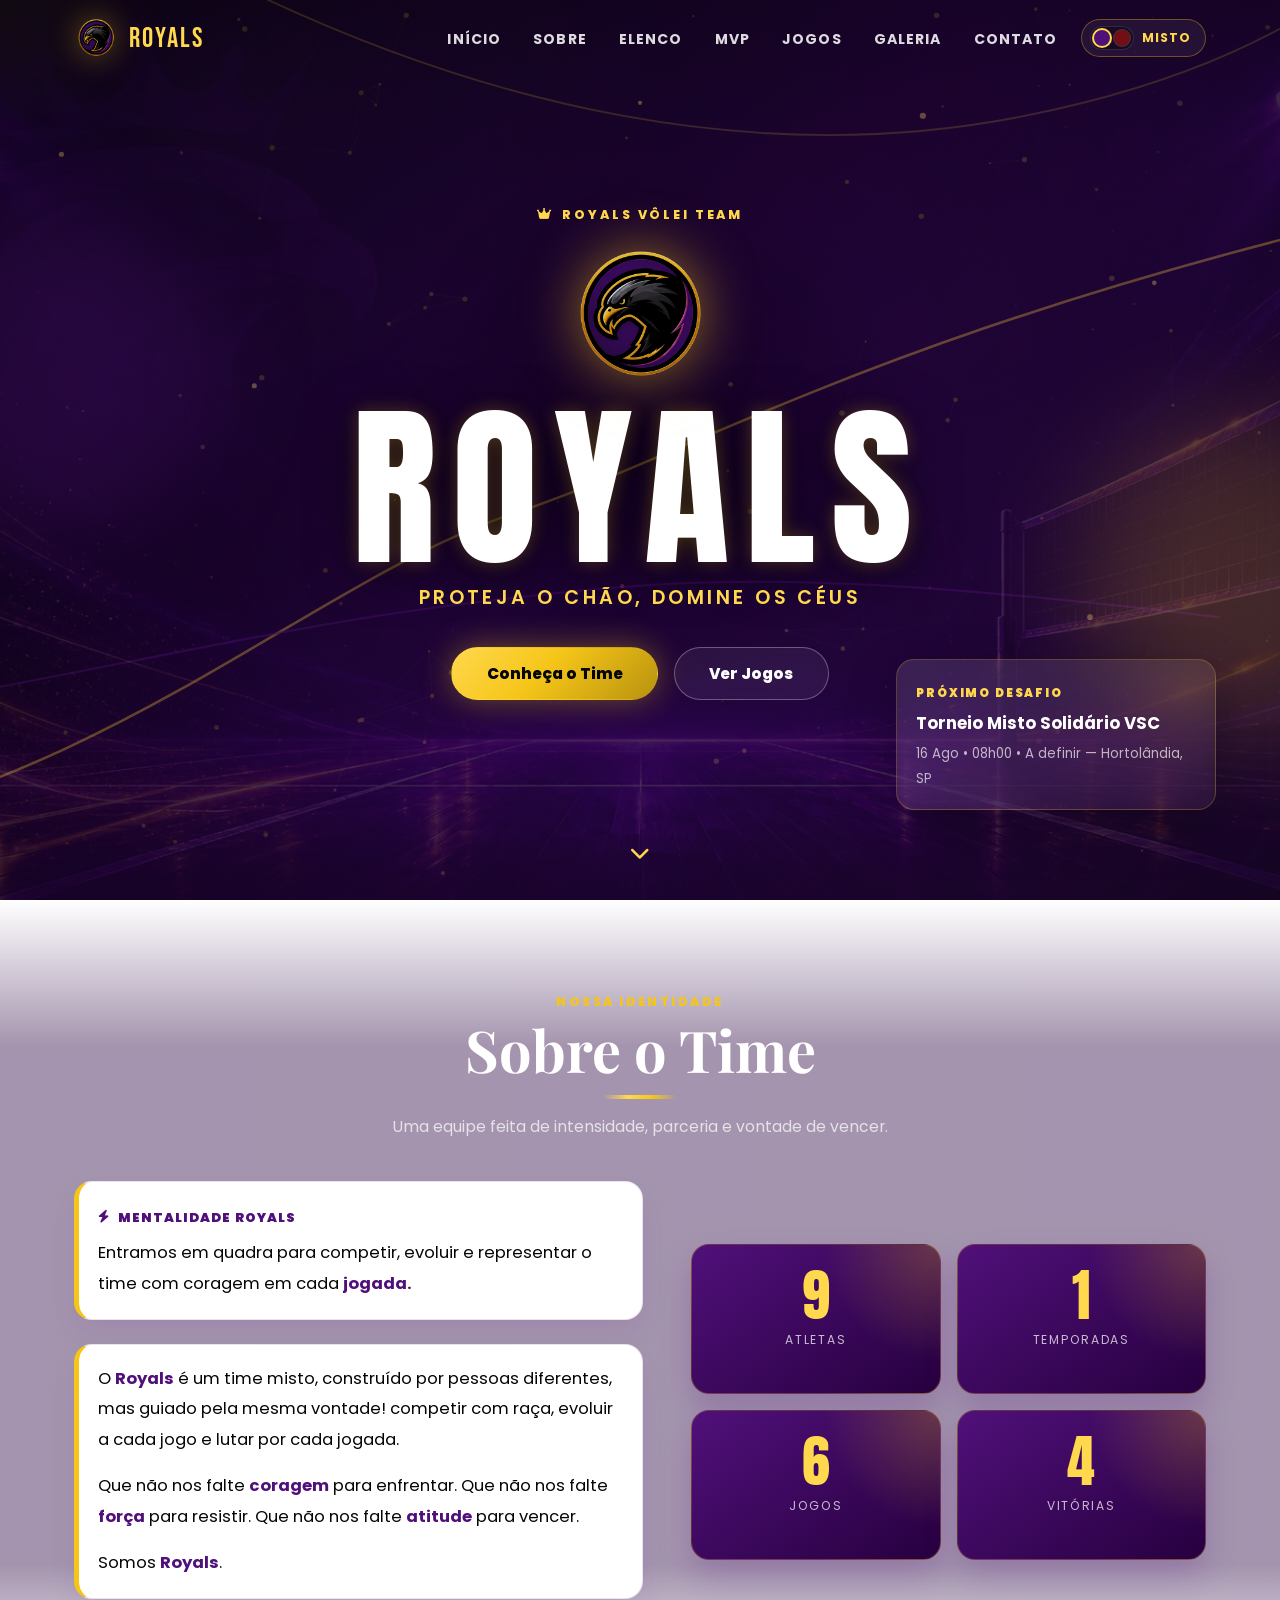
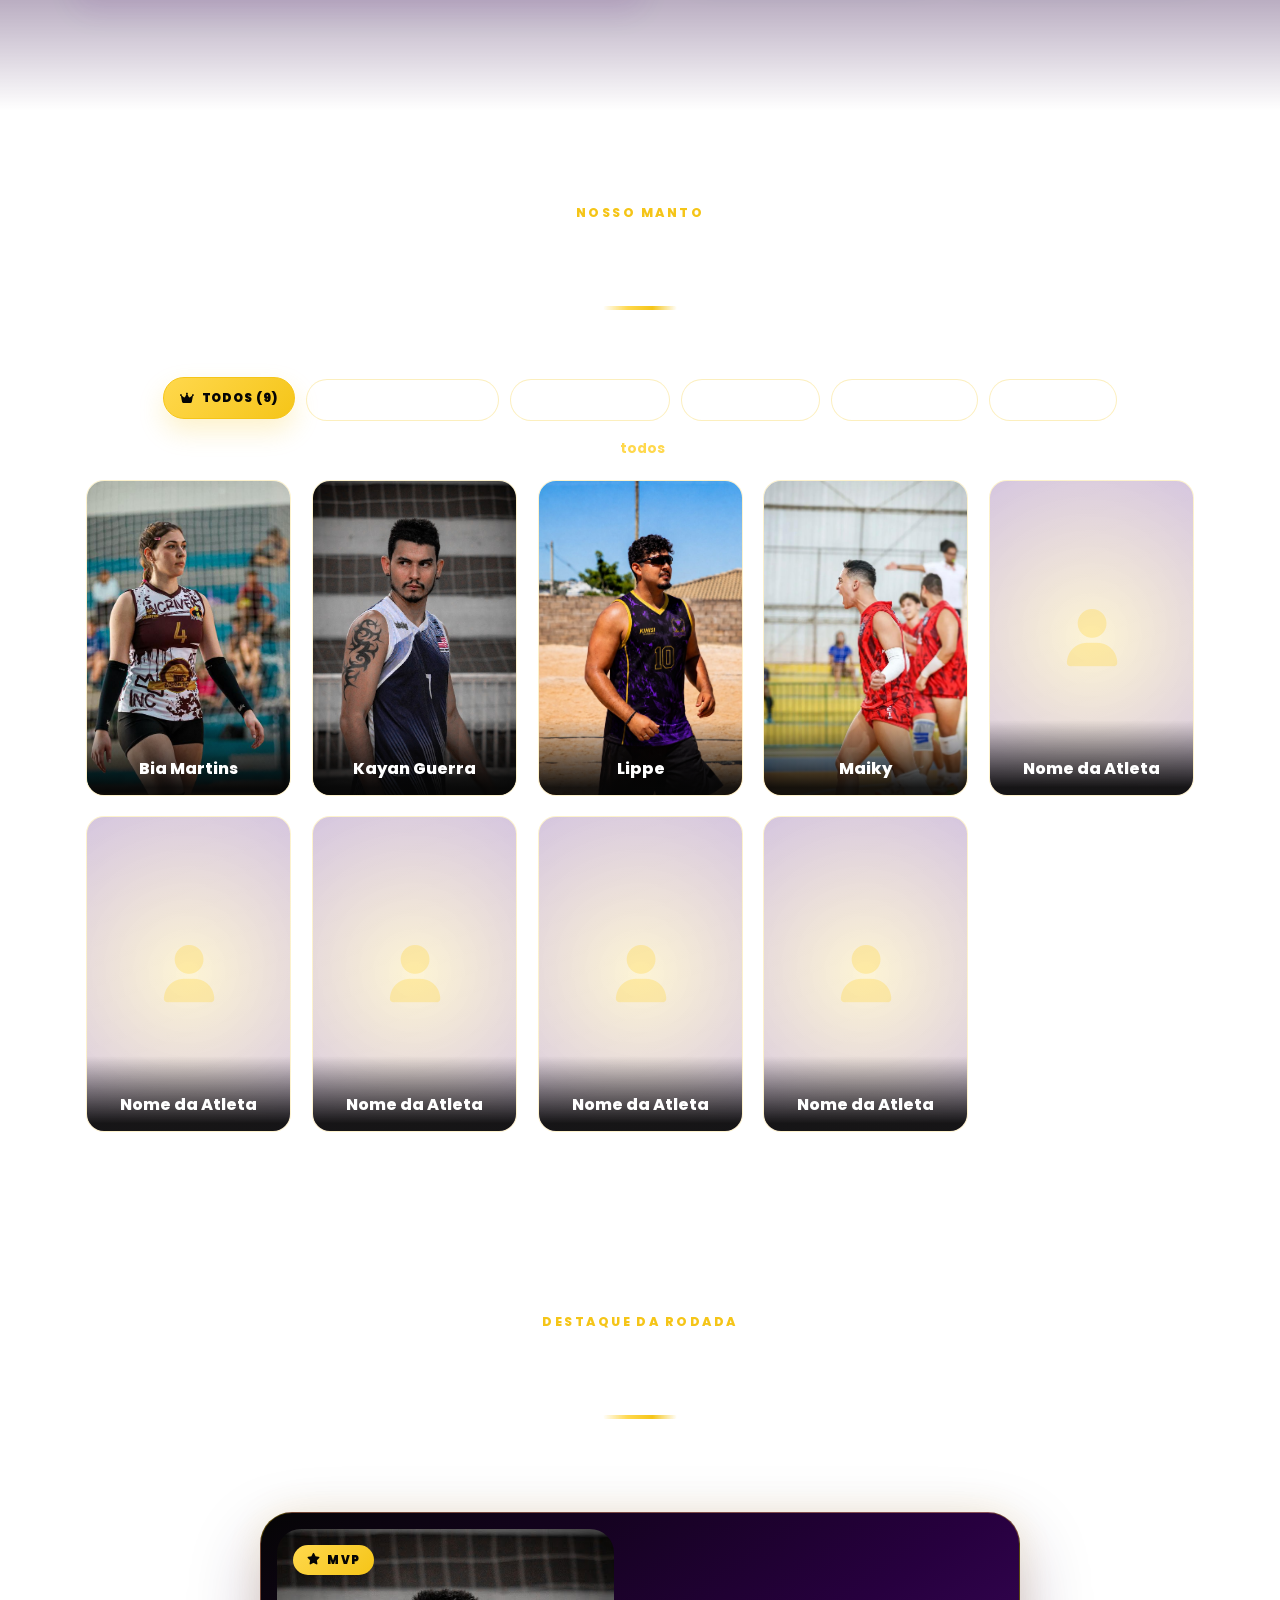
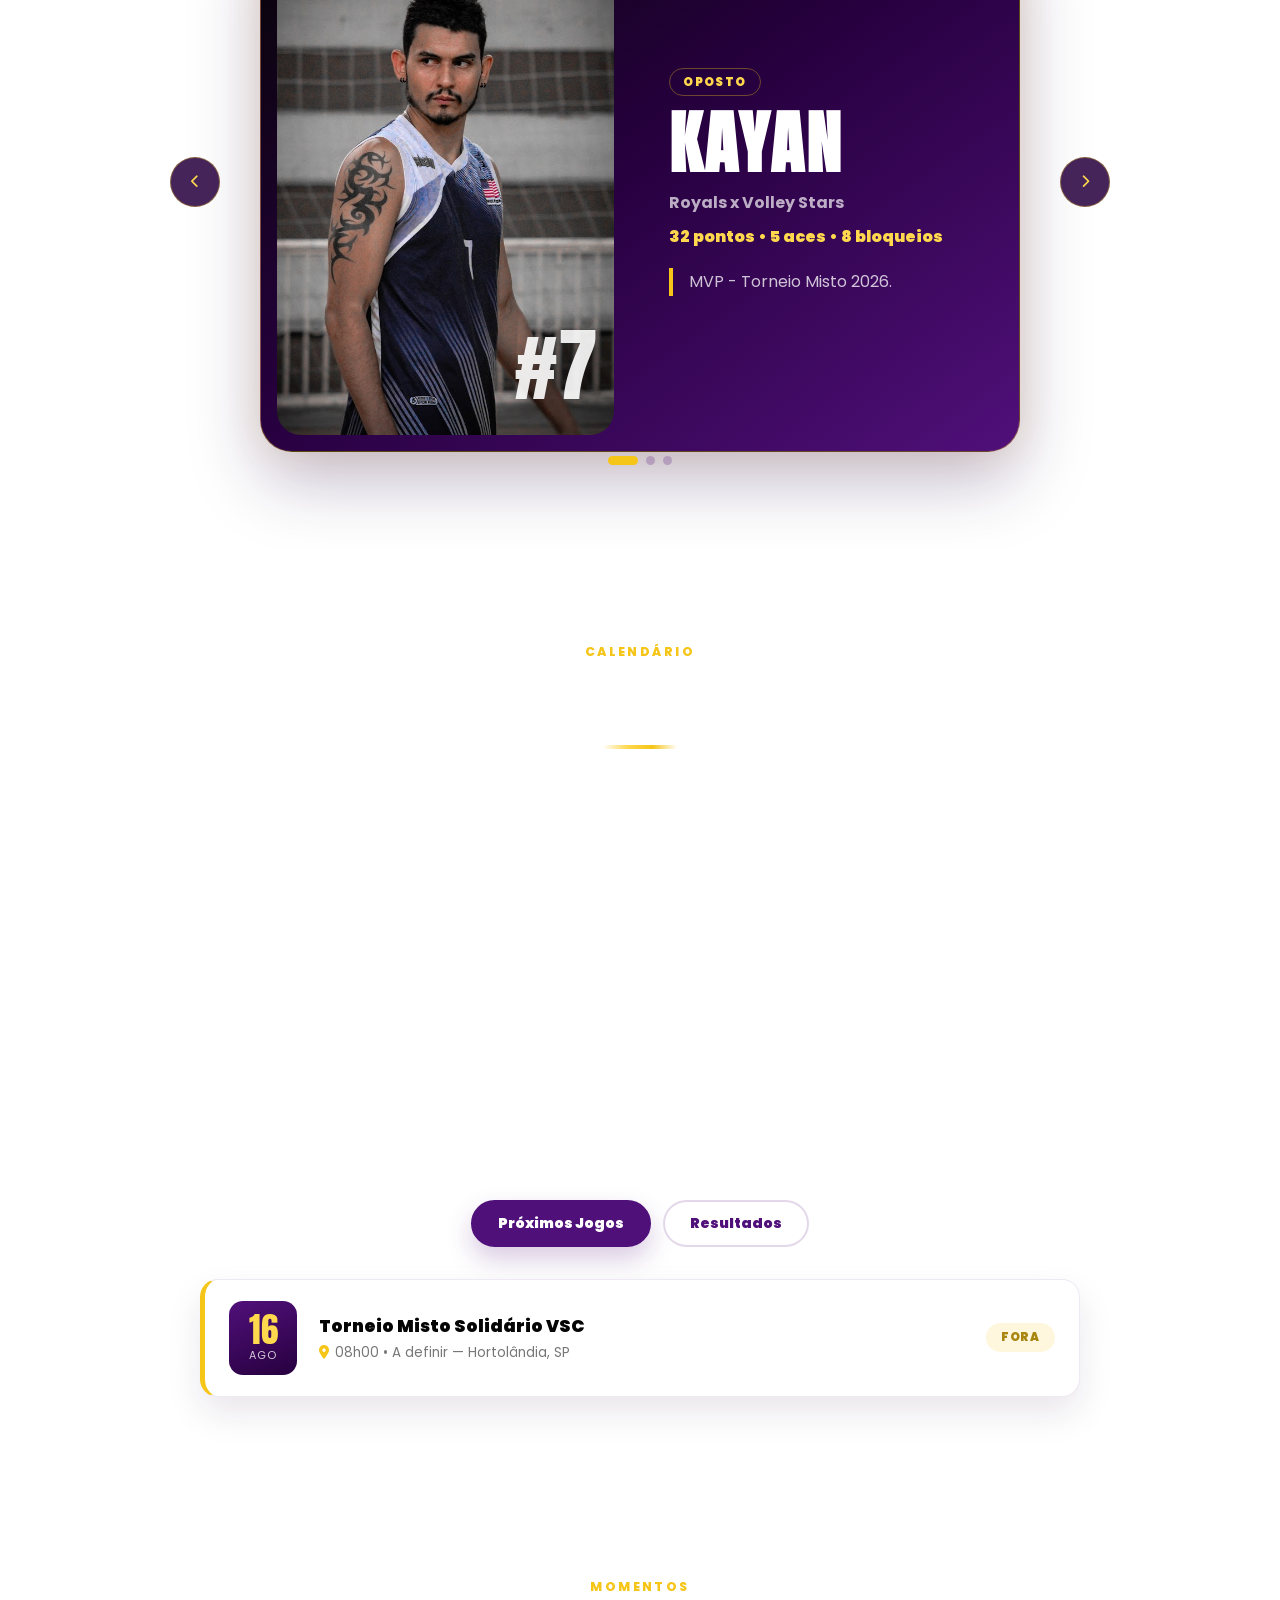
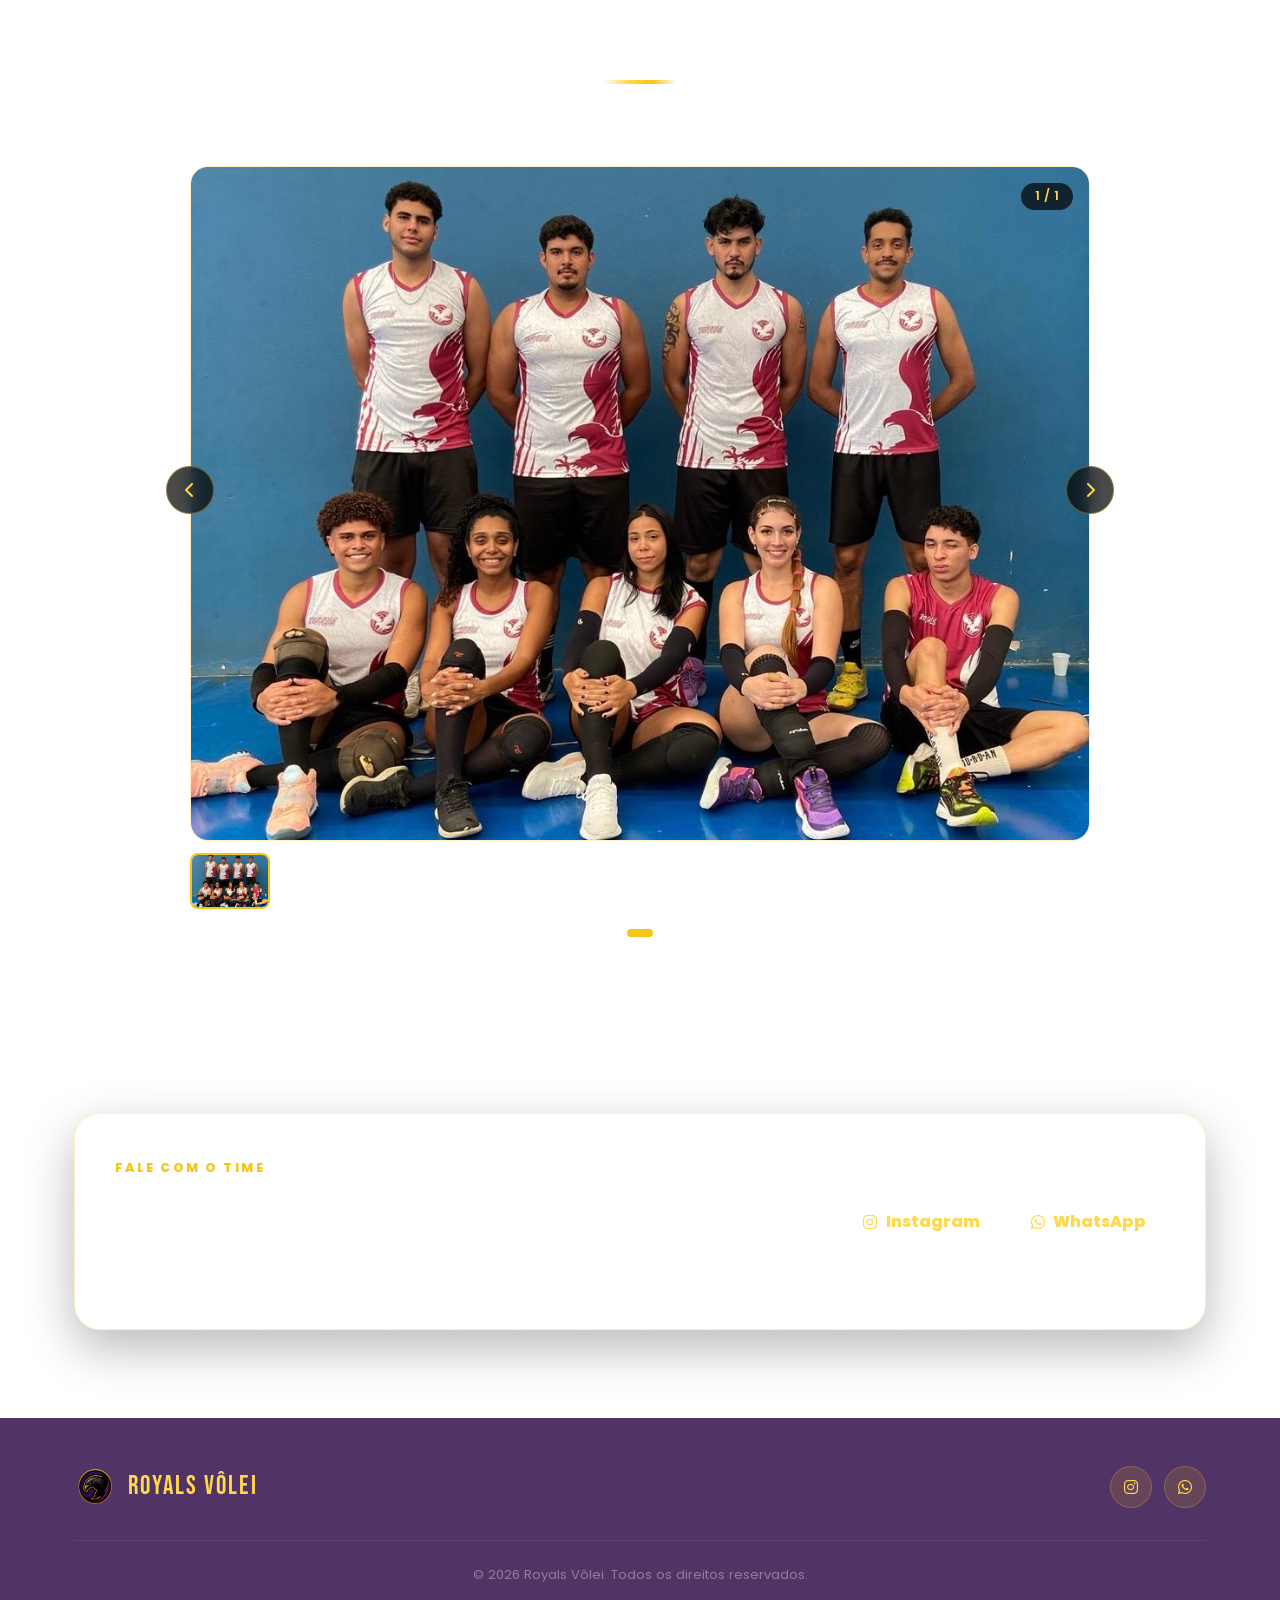
==== index.html @ 6a9120eb "Site Royals Vôlei com conteúdo em JSON e painel Pages CMS Conteúdo (elenco, MVPs, jogos, galeria) em" ====
<!DOCTYPE html>
<html lang="pt-BR" data-theme="roxo">
<head>
    <meta charset="UTF-8">
    <meta name="viewport" content="width=device-width, initial-scale=1.0">
    <title>Royals Vôlei</title>
    <meta name="description" content="Site oficial do Royals Vôlei: elenco, jogos, galeria e história do time.">
    <link rel="icon" type="image/png" href="assets/logo.png">
    <link rel="preconnect" href="https://fonts.googleapis.com">
    <link rel="preconnect" href="https://fonts.gstatic.com" crossorigin>
    <link href="https://fonts.googleapis.com/css2?family=Anton&family=Bebas+Neue&family=Playfair+Display:wght@600;700;900&family=Poppins:wght@300;400;500;600;700&display=swap" rel="stylesheet">
    <link rel="stylesheet" href="https://cdnjs.cloudflare.com/ajax/libs/font-awesome/6.5.0/css/all.min.css">
    <link rel="stylesheet" href="assets/css/style.css">
    <script>
        // Aplica o tema salvo antes de desenhar a página (evita piscar roxo).
        try {
            var savedTheme = localStorage.getItem('royals-theme');
            if (savedTheme === 'vermelho' || savedTheme === 'roxo') {
                document.documentElement.setAttribute('data-theme', savedTheme);
            }
        } catch (e) {}
    </script>
</head>
<body>

    <div class="noise"></div>
    <canvas id="particles-bg" class="particles-bg" aria-hidden="true"></canvas>
    <div class="cursor-glow" aria-hidden="true"></div>

    <nav class="navbar" id="navbar">
        <div class="nav-container">
            <a href="#inicio" class="nav-logo" aria-label="Voltar ao início">
                <img src="assets/logo.png" alt="Royals Logo" class="logo-img" onerror="this.style.display='none'">
                <span class="logo-text">Royals</span>
            </a>

            <button class="nav-toggle" id="navToggle" aria-label="Abrir menu" aria-expanded="false">
                <span></span><span></span><span></span>
            </button>

            <ul class="nav-links" id="navLinks">
                <li><a href="#inicio">Início</a></li>
                <li><a href="#sobre">Sobre</a></li>
                <li><a href="#elenco">Elenco</a></li>
                <li><a href="#mvp">MVP</a></li>
                <li><a href="#jogos">Jogos</a></li>
                <li><a href="#galeria">Galeria</a></li>
                <li><a href="#contato">Contato</a></li>
            </ul>

            <button class="theme-toggle" id="themeToggle" type="button" aria-label="Alternar cor do time" aria-pressed="false">
                <span class="theme-swatches" aria-hidden="true"><span class="theme-knob"></span></span>
                <span class="theme-label" id="themeLabel">Misto</span>
            </button>
        </div>
    </nav>

    <main>
        <section id="inicio" class="hero">
            <div class="hero-bg-pattern"></div>
            <div class="hero-orb hero-orb-left"></div>
            <div class="hero-orb hero-orb-right"></div>
            <div class="hero-trails" id="heroTrails" aria-hidden="true"></div>

            <div class="hero-content fade-in visible">
                <p class="hero-kicker"><i class="fa-solid fa-crown"></i> Royals Vôlei Team</p>
                <img src="assets/logo.png" alt="Royals" class="hero-logo" onerror="this.style.display='none'">
                <h1 class="hero-title">Royals</h1>
                <p class="hero-subtitle">Proteja o chão, domine os céus</p>
                <div class="hero-actions">
                    <a href="#elenco" class="btn btn-primary">Conheça o Time</a>
                    <a href="#jogos" class="btn btn-outline">Ver Jogos</a>
                </div>
            </div>

            <div class="next-match-card fade-in visible" id="nextMatchHighlight">
                <span class="match-label">Próximo desafio</span>
                <strong id="highlightOpponent">Próximo jogo</strong>
                <small id="highlightInfo">Carregando…</small>
            </div>

            <div class="hero-scroll" aria-hidden="true">
                <i class="fas fa-chevron-down"></i>
            </div>
        </section>

        <section id="sobre" class="section section-light section-about">
            <div class="container">
                <div class="section-heading">
                    <span class="eyebrow">Nossa identidade</span>
                    <h2 class="section-title">Sobre o Time</h2>
                    <p class="section-subtitle">Uma equipe feita de intensidade, parceria e vontade de vencer.</p>
                </div>

                <div class="about-grid">
                    <div class="about-text fade-in">
                        <div class="about-highlight">
                            <span><i class="fa-solid fa-bolt"></i> Mentalidade Royals</span>
                            <p>Entramos em quadra para competir, evoluir e representar o time com coragem em cada <strong>jogada.</strong></p>
                        </div>

                        <div class="about-highlight">
                            <p>O <strong>Royals</strong> é um time misto, construído por pessoas diferentes, mas guiado pela mesma vontade!
                                competir com raça, evoluir a cada jogo e lutar por cada jogada.</p>
                            <p>Que não nos falte <strong>coragem</strong> para enfrentar. Que não nos falte <strong>força</strong> para resistir. Que não nos falte <strong>atitude</strong> para vencer.</p>
                            <p>Somos <strong>Royals</strong>.</p>
                        </div>
                    </div>

                    <div class="about-stats">
                        <div class="stat fade-in">
                            <span class="stat-number" id="statAtletas">–</span>
                            <span class="stat-label">Atletas</span>
                        </div>
                        <div class="stat fade-in">
                            <span class="stat-number" id="statTemporadas">–</span>
                            <span class="stat-label">Temporadas</span>
                        </div>
                        <div class="stat fade-in">
                            <span class="stat-number" id="statJogos">–</span>
                            <span class="stat-label">Jogos</span>
                        </div>
                        <div class="stat fade-in">
                            <span class="stat-number" id="statVitorias">–</span>
                            <span class="stat-label">Vitórias</span>
                        </div>
                    </div>
                </div>
            </div>
        </section>

        <section id="elenco" class="section section-dark section-texture">
            <div class="container">
                <div class="section-heading">
                    <span class="eyebrow">Nosso manto</span>
                    <h2 class="section-title">Elenco</h2>
                    <p class="section-subtitle">Conheça quem carrega a coroa em quadra.</p>
                </div>
                <div class="roster-filters" id="rosterFilters" role="tablist" aria-label="Filtro de posição do elenco"></div>
                <p class="filter-summary" id="filterSummary">Mostrando <strong>todos</strong> os atletas</p>
                <div class="players-grid players-grid-fixed" id="playersGrid"></div>
            </div>
        </section>

        <section id="mvp" class="section section-light section-mvp">
            <div class="container">
                <div class="section-heading">
                    <span class="eyebrow">Destaque da rodada</span>
                    <h2 class="section-title">MVP Royals</h2>
                    <p class="section-subtitle">O destaque que decidiu a rodada com força e domínio em quadra..</p>
                </div>

                <div class="mvp-carousel" id="mvpCarousel"></div>
            </div>
        </section>

        <section id="jogos" class="section section-light section-games">
            <div class="container">
                <div class="section-heading">
                    <span class="eyebrow">Calendário</span>
                    <h2 class="section-title">Jogos</h2>
                    <p class="section-subtitle">Acompanhe os próximos desafios e resultados do Royals.</p>
                </div>

                <div class="serve-scene" id="serveScene" aria-hidden="true"></div>

                <div class="games-tabs" role="tablist" aria-label="Jogos do Royals">
                    <button class="tab-btn active" data-tab="proximos" type="button">Próximos Jogos</button>
                    <button class="tab-btn" data-tab="resultados" type="button">Resultados</button>
                </div>

                <div class="games-list" id="gamesList"></div>
            </div>
        </section>

        <section id="galeria" class="section section-dark section-texture">
            <div class="container">
                <div class="section-heading">
                    <span class="eyebrow">Momentos</span>
                    <h2 class="section-title">Galeria</h2>
                    <p class="section-subtitle">Fotos, treinos, jogos e bastidores do time.</p>
                </div>

                <div class="gallery-outer" id="galleryGrid">
                    <div class="gallery-placeholder">
                        <i class="fas fa-images"></i>
                        <p>Carregando fotos…</p>
                    </div>
                </div>
            </div>
        </section>

        <section id="contato" class="section contact-section">
            <div class="container">
                <div class="contact-card fade-in">
                    <div>
                        <span class="eyebrow">Fale com o time</span>
                        <h2>Quer acompanhar o Royals?</h2>
                        <p>Siga nossas redes, acompanhe os jogos.</p>
                    </div>
                    <div class="contact-actions">
                        <a href="https://www.instagram.com/royalsvolley" class="social-btn"><i class="fab fa-instagram"></i> Instagram</a>
                        <a href="https://wa.me/5519994761457?text=Ol%C3%A1%2C%20quero%20tirar%20duvidas%20sobre%20o%20time%20Royals." class="social-btn"><i class="fab fa-whatsapp"></i> WhatsApp</a>
                    </div>
                </div>
            </div>
        </section>
    </main>

    <footer class="footer">
        <div class="container">
            <div class="footer-content">
                <div class="footer-logo">
                    <img src="assets/logo.png" alt="Royals" onerror="this.style.display='none'">
                    <span>Royals Vôlei</span>
                </div>
                <div class="footer-social">
                    <a href="https://www.instagram.com/royalsvolley" aria-label="Instagram"><i class="fab fa-instagram"></i></a>
                    <a href="https://wa.me/5519994761457?text=Ol%C3%A1%2C%20quero%20tirar%20duvidas%20sobre%20o%20time%20Royals." aria-label="WhatsApp"><i class="fab fa-whatsapp"></i></a>
                </div>
            </div>
            <p class="footer-copy">© 2026 Royals Vôlei. Todos os direitos reservados.</p>
        </div>
    </footer>

    <div class="lightbox" id="lightbox" role="dialog" aria-modal="true" aria-label="Visualização da foto">
        <button class="lightbox-close" id="lightboxClose" aria-label="Fechar"><i class="fas fa-times"></i></button>
        <button class="lightbox-prev" id="lightboxPrev" aria-label="Anterior"><i class="fas fa-chevron-left"></i></button>
        <button class="lightbox-next" id="lightboxNext" aria-label="Próxima"><i class="fas fa-chevron-right"></i></button>
        <div class="lightbox-content">
            <img src="" alt="Foto da galeria" id="lightboxImg">
        </div>
    </div>

    <script src="https://cdnjs.cloudflare.com/ajax/libs/gsap/3.12.5/gsap.min.js"></script>
    <script src="https://cdnjs.cloudflare.com/ajax/libs/gsap/3.12.5/ScrollTrigger.min.js"></script>
    <script src="https://cdnjs.cloudflare.com/ajax/libs/gsap/3.12.5/MotionPathPlugin.min.js"></script>
    <script src="assets/js/main.js"></script>
    <script src="assets/js/scene-animations.js"></script>
</body>
</html>
---- assets/css/style.css ----
/* ===== ROYALS VÔLEI — STYLE ===== */

/* ---------------------------------------------------------
   TEMAS
   Roxo  = time misto (padrão)
   Vermelho = paleta #111111 · #730E14 · #D9BC57
   O botão no menu troca o atributo data-theme no <html>.
   Os *-rgb são usados dentro de rgba(var(--x-rgb), alpha).
   --------------------------------------------------------- */
/* Paleta Misto: #050505 · #50107A · #27003F · #F5C518 · #FFD84D · #FFFFFF
   (--accent-hover e --accent-deep são o mesmo dourado escurecido,
    só para hover e para texto dourado legível sobre fundo branco) */
:root,
:root[data-theme="roxo"] {
    --primary: #50107A;
    --primary-rgb: 80,16,122;
    --primary-mid: #27003F;
    --primary-dark: #27003F;
    --primary-deep: #050505;
    --secondary: #50107A;
    --secondary-rgb: 80,16,122;
    --secondary-light: #FFD84D;
    --accent: #F5C518;
    --accent-rgb: 245,197,24;
    --accent-light: #FFD84D;
    --accent-light-rgb: 255,216,77;
    --accent-pale: #FFD84D;
    --accent-pale-rgb: 255,216,77;
    --accent-hover: #a8860f;
    --accent-deep: #b8920f;
    --on-accent: #050505;
    --dark: #050505;
    --dark-rgb: 5,5,5;
    --deep-rgb: 39,0,63;
    --muted: rgba(255,255,255,0.78);

    /* Fundo: base quase preta + brilhos roxos (sem azul, sem rosa) */
    --bg-glow-1: rgba(80, 16, 122, 0.55);
    --bg-glow-1b: rgba(39, 0, 63, 0.35);
    --bg-glow-2: rgba(80, 16, 122, 0.28);
    --bg-base-1: #050505;
    --bg-base-2: #27003F;
    --bg-base-3: #050505;

    --hero-image: url('../gallery/Background.webp');
    --hero-image-filter: none;

    --light: #FFFFFF;
    --gray: #777;
    --glass: rgba(255,255,255,0.07);
    --border: rgba(var(--accent-rgb),0.24);
    --transition: 0.28s ease;
    --shadow: 0 18px 50px rgba(0,0,0,0.28);
    --radius: 18px;
}

:root[data-theme="vermelho"] {
    --primary: #730E14;
    --primary-rgb: 115,14,20;
    --primary-mid: #4a090d;
    --primary-dark: #2e0609;
    --primary-deep: #160304;
    --secondary: #a3161f;
    --secondary-rgb: 163,22,31;
    --secondary-light: #e8a0a4;
    --accent: #D9BC57;
    --accent-rgb: 217,188,87;
    --accent-light: #ecd68a;
    --accent-light-rgb: 236,214,138;
    --accent-pale: #f5e6b0;
    --accent-pale-rgb: 245,230,176;
    --accent-hover: #b99c3c;
    --accent-deep: #8a7024;
    --on-accent: #111111;
    --dark: #111111;
    --dark-rgb: 17,17,17;
    --deep-rgb: 17,17,17;
    --muted: #d4c4c5;

    --bg-glow-1: rgba(115, 14, 20, 0.6);
    --bg-glow-1b: rgba(115, 14, 20, 0.18);
    --bg-glow-2: rgba(217, 188, 87, 0.12);
    --bg-base-1: #111111;
    --bg-base-2: #1a0c0d;
    --bg-base-3: #111111;

    /* Sem imagem vermelha própria, o fundo roxo vira preto e branco
       e ganha o tom vermelho do gradiente do hero. Coloque um arquivo
       em assets/gallery/Background-vermelho.png que ele é usado sozinho. */
    --hero-image-filter: grayscale(1) brightness(1.15);
}

*, *::before, *::after { box-sizing: border-box; margin: 0; padding: 0; }
html { scroll-behavior: smooth; }
body {
    font-family: 'Poppins', sans-serif;
    color: var(--dark);
    background:
        radial-gradient(circle at 15% 10%, var(--bg-glow-1) 0%, var(--bg-glow-1b) 35%, transparent 60%),
        radial-gradient(circle at 85% 15%, var(--bg-glow-2) 0%, transparent 55%),
        linear-gradient(135deg, var(--bg-base-1) 0%, var(--bg-base-2) 45%, var(--bg-base-3) 100%);
    background-attachment: fixed;
    overflow-x: hidden;
}

/* ===== BOTÃO DE TEMA ===== */
.theme-toggle {
    display: inline-flex;
    align-items: center;
    gap: 0.55rem;
    margin-left: 1.5rem;
    padding: 0.4rem 0.85rem 0.4rem 0.45rem;
    border-radius: 999px;
    border: 1px solid rgba(var(--accent-rgb),0.35);
    background: rgba(255,255,255,0.06);
    color: var(--accent-light);
    font-family: 'Poppins', sans-serif;
    font-size: 0.78rem;
    font-weight: 700;
    text-transform: uppercase;
    letter-spacing: 0.08em;
    cursor: pointer;
    transition: border-color var(--transition), background var(--transition);
}
.theme-toggle:hover { border-color: var(--accent); background: rgba(var(--accent-rgb),0.12); }
.theme-toggle:focus-visible { outline: 2px solid var(--accent-light); outline-offset: 2px; }
.theme-swatches {
    position: relative;
    display: inline-flex;
    width: 44px;
    height: 24px;
    border-radius: 999px;
    background: rgba(0,0,0,0.35);
    border: 1px solid rgba(255,255,255,0.12);
}
.theme-swatches::before,
.theme-swatches::after {
    content: '';
    position: absolute;
    top: 3px;
    width: 16px;
    height: 16px;
    border-radius: 50%;
}
.theme-swatches::before { left: 3px; background: #50107A; box-shadow: 0 0 0 1px rgba(255,255,255,0.18); }
.theme-swatches::after  { right: 3px; background: #730E14; box-shadow: 0 0 0 1px rgba(255,255,255,0.18); }
.theme-knob {
    position: absolute;
    top: 1px;
    left: 1px;
    width: 20px;
    height: 20px;
    border-radius: 50%;
    border: 2px solid var(--accent-light);
    z-index: 1;
    transition: transform var(--transition);
}
:root[data-theme="vermelho"] .theme-knob { transform: translateX(20px); }

.noise {
    display: none;
}

.particles-bg {
    position: fixed;
    inset: 0;
    z-index: 0;
    width: 100%;
    height: 100%;
    pointer-events: none;
    opacity: 0.75;
    transition: opacity 0.6s ease, filter 0.6s ease;
}
.particles-bg.theme-light { opacity: 0.55; filter: saturate(0.75) brightness(1.05); }
.particles-bg.theme-dark  { opacity: 0.75; filter: none; }

.cursor-glow {
    position: fixed;
    z-index: 0;
    width: 320px;
    height: 320px;
    border-radius: 50%;
    pointer-events: none;
    opacity: 0.22;
    background: radial-gradient(circle, rgba(var(--accent-light-rgb),0.9), transparent 65%);
    filter: blur(20px);
    transform: translate(-50%, -50%);
}

main, .footer { position: relative; z-index: 1; }

.click-burst {
    position: fixed;
    left: 0;
    top: 0;
    width: 16px;
    height: 16px;
    margin: -8px 0 0 -8px;
    border-radius: 50%;
    background: radial-gradient(circle, rgba(var(--accent-pale-rgb),0.9) 0%, rgba(var(--accent-rgb),0.55) 45%, rgba(var(--secondary-rgb),0) 70%);
    pointer-events: none;
    z-index: 5;
    animation: click-burst-anim 0.6s ease-out forwards;
}
@keyframes click-burst-anim {
    0%   { transform: scale(0.3); opacity: 0.85; }
    100% { transform: scale(4); opacity: 0; }
}
img { max-width: 100%; display: block; }
a { text-decoration: none; color: inherit; }
ul { list-style: none; }

h1, h2, h3, h4 { font-family: 'Playfair Display', serif; }

.container { max-width: 1180px; margin: 0 auto; padding: 0 1.5rem; }
.section { padding: 5.5rem 0; position: relative; }
.section-dark { color: var(--light); }
.section-about {
    background: linear-gradient(to bottom, transparent, rgba(var(--deep-rgb),0.42) 18%, rgba(var(--deep-rgb),0.42) 82%, transparent);
    color: var(--light);
}
.section-texture .container { position: relative; z-index: 1; }

.section-heading { text-align: center; margin-bottom: 2.7rem; }
.eyebrow {
    display: inline-flex;
    align-items: center;
    gap: 0.4rem;
    color: var(--accent);
    font-size: 0.78rem;
    font-weight: 800;
    text-transform: uppercase;
    letter-spacing: 0.2em;
    margin-bottom: 0.65rem;
}
.section-title {
    font-size: clamp(2.25rem, 5vw, 3.6rem);
    line-height: 1;
}
.section-title::after {
    content: '';
    display: block;
    width: 74px;
    height: 4px;
    background: linear-gradient(90deg, transparent, var(--accent-light), var(--accent), transparent);
    margin: 1rem auto 0;
    border-radius: 999px;
}
.section-subtitle {
    max-width: 620px;
    margin: 1rem auto 0;
    opacity: 0.72;
    font-size: 0.98rem;
}

.btn {
    display: inline-flex;
    align-items: center;
    justify-content: center;
    min-height: 48px;
    padding: 0.85rem 2.15rem;
    border-radius: 999px;
    font-weight: 800;
    font-size: 0.96rem;
    cursor: pointer;
    border: 1px solid transparent;
    transition: transform var(--transition), box-shadow var(--transition), background var(--transition), color var(--transition);
}
.btn-primary {
    background: linear-gradient(135deg, var(--accent-pale) 0%, var(--accent) 45%, var(--accent-deep) 100%);
    color: var(--on-accent);
    box-shadow: 0 0 32px rgba(var(--accent-rgb),0.38);
}
.btn-primary:hover {
    transform: translateY(-3px);
    box-shadow: 0 14px 34px rgba(var(--accent-rgb),0.42);
}
.btn-outline {
    color: var(--light);
    border-color: rgba(255,255,255,0.3);
    background: rgba(255,255,255,0.06);
    backdrop-filter: blur(10px);
}
.btn-outline:hover {
    border-color: var(--accent);
    color: var(--accent-light);
    transform: translateY(-3px);
}

/* ===== NAVBAR ===== */
.navbar {
    position: fixed;
    top: 0; left: 0; right: 0;
    z-index: 1000;
    padding: 1rem 0;
    transition: background var(--transition), padding var(--transition), box-shadow var(--transition), backdrop-filter var(--transition);
}
.navbar.scrolled {
    background: rgba(var(--dark-rgb),0.88);
    backdrop-filter: blur(14px);
    padding: 0.65rem 0;
    box-shadow: 0 8px 30px rgba(0,0,0,0.45);
}
.nav-container {
    max-width: 1180px;
    margin: 0 auto;
    padding: 0 1.5rem;
    display: flex;
    align-items: center;
    justify-content: space-between;
}
.nav-logo {
    display: flex;
    align-items: center;
    gap: 0.7rem;
    color: var(--accent-light);
}
.logo-img { height: 44px; width: auto; filter: drop-shadow(0 0 16px rgba(var(--accent-rgb),0.4)); }
.logo-text {
    font-family: 'Bebas Neue', sans-serif;
    font-size: 1.75rem;
    letter-spacing: 0.08em;
}
.nav-links { display: flex; align-items: center; gap: 2rem; margin-left: auto; }
.nav-links a {
    color: rgba(255,255,255,0.86);
    font-weight: 700;
    font-size: 0.88rem;
    text-transform: uppercase;
    letter-spacing: 0.08em;
    position: relative;
    transition: color var(--transition);
}
.nav-links a::after {
    content: '';
    position: absolute;
    bottom: -7px; left: 0;
    width: 0; height: 2px;
    background: var(--accent-light);
    transition: width var(--transition);
}
.nav-links a:hover { color: var(--accent-light); }
.nav-links a:hover::after { width: 100%; }
.nav-toggle {
    display: none;
    flex-direction: column;
    gap: 5px;
    background: none;
    border: none;
    cursor: pointer;
    padding: 4px;
    z-index: 1002;
}
.nav-toggle span {
    display: block;
    width: 27px;
    height: 2px;
    background: var(--light);
    border-radius: 2px;
    transition: all var(--transition);
}
.nav-toggle.open span:nth-child(1) { transform: translateY(7px) rotate(45deg); }
.nav-toggle.open span:nth-child(2) { opacity: 0; }
.nav-toggle.open span:nth-child(3) { transform: translateY(-7px) rotate(-45deg); }

/* ===== HERO ===== */
.hero {
    min-height: 100vh;
    background: linear-gradient(145deg, rgba(var(--dark-rgb),0.62), rgba(var(--primary-rgb),0.46));
    display: flex;
    flex-direction: column;
    align-items: center;
    justify-content: center;
    text-align: center;
    position: relative;
    overflow: hidden;
    isolation: isolate;
}

.hero::after {
    content: '';
    position: absolute;
    inset: 0;
    background: var(--hero-image) center/cover no-repeat;
    filter: var(--hero-image-filter);
    opacity: 0.22;
    z-index: -2;
    pointer-events: none;
}

.hero::before {
    content: '';
    position: absolute;
    inset: 0;
    background: radial-gradient(circle at 50% 48%, rgba(0,0,0,0.34) 0%, rgba(0,0,0,0.1) 34%, rgba(0,0,0,0.35) 100%);
    z-index: -1;
}

.hero-bg-pattern {
    position: absolute;
    inset: 0;
    background-image:
        linear-gradient(rgba(255,255,255,0.045) 1px, transparent 1px),
        linear-gradient(90deg, rgba(255,255,255,0.035) 1px, transparent 1px);
    background-size: 56px 56px;
    mask-image: linear-gradient(to bottom, transparent, #000 22%, #000 70%, transparent);
    opacity: 0.0;
    pointer-events: none;
}
.hero-orb {
    position: absolute;
    width: 320px;
    height: 320px;
    border-radius: 50%;
    filter: blur(54px);
    opacity: 0.32;
    pointer-events: none;
}
.hero-orb-left { left: -110px; top: 24%; background: var(--secondary); }
.hero-orb-right { right: -120px; bottom: 18%; background: var(--accent); opacity: 0.18; }
.hero-content {
    position: relative;
    z-index: 1;
    padding: 2rem;
    max-width: 980px;
}
.hero-kicker {
    display: inline-flex;
    align-items: center;
    justify-content: center;
    gap: 0.55rem;
    color: var(--accent-light);
    font-weight: 800;
    text-transform: uppercase;
    letter-spacing: 0.23em;
    font-size: 0.78rem;
    margin-bottom: 1rem;
}
.hero-logo {
    width: 150px;
    height: 150px;
    object-fit: contain;
    margin: 0 auto 1.2rem;
    filter: drop-shadow(0 0 28px rgba(var(--accent-rgb),0.55));
}
.hero-title {
    font-family: 'Anton', sans-serif;
    font-size: clamp(5rem, 14vw, 11rem);
    font-weight: 400;
    color: #fff;
    line-height: 0.9;
    letter-spacing: 0.09em;
    text-transform: uppercase;
    text-shadow: 0 0 18px rgba(var(--accent-rgb),0.26), 0 8px 50px rgba(0,0,0,0.72);
    margin-bottom: 1rem;
}
.hero-subtitle {
    color: var(--accent-light);
    font-weight: 600;
    letter-spacing: 0.18em;
    text-transform: uppercase;
    font-size: clamp(0.9rem, 2.3vw, 1.2rem);
    margin-bottom: 2.2rem;
}
.hero-actions { display: flex; justify-content: center; align-items: center; gap: 1rem; flex-wrap: wrap; }
.next-match-card {
    position: absolute;
    right: clamp(1.2rem, 5vw, 4rem);
    bottom: clamp(5rem, 10vh, 7rem);
    z-index: 2;
    width: min(320px, calc(100% - 2rem));
    text-align: left;
    padding: 1.2rem;
    border-radius: var(--radius);
    color: var(--light);
    background: linear-gradient(145deg, rgba(255,255,255,0.12), rgba(255,255,255,0.045));
    border: 1px solid var(--border);
    box-shadow: var(--shadow);
    backdrop-filter: blur(16px);
}
.match-label {
    display: inline-flex;
    color: var(--accent-light);
    font-size: 0.72rem;
    font-weight: 900;
    text-transform: uppercase;
    letter-spacing: 0.16em;
    margin-bottom: 0.5rem;
}
.next-match-card strong { display: block; font-size: 1.05rem; margin-bottom: 0.25rem; }
.next-match-card small { color: rgba(255,255,255,0.68); }
.hero-scroll {
    position: absolute;
    bottom: 2rem;
    left: 50%;
    transform: translateX(-50%);
    color: var(--accent-light);
    font-size: 1.25rem;
    animation: bounce 2s ease-in-out infinite;
}
@keyframes bounce {
    0%, 100% { transform: translateX(-50%) translateY(0); }
    50% { transform: translateX(-50%) translateY(10px); }
}

/* ===== ABOUT ===== */
.about-grid {
    display: grid;
    grid-template-columns: minmax(0, 1.05fr) minmax(300px, 0.95fr);
    gap: 3rem;
    align-items: center;
}
.about-text { font-size: 1.03rem; line-height: 1.85; color: var(--muted); }
.about-text p + p { margin-top: 1rem; }
.about-text strong { color: var(--primary); }
.about-highlight {
    background: #fff;
    color: var(--dark);
    border: 1px solid rgba(var(--primary-rgb),0.12);
    border-left: 5px solid var(--accent);
    border-radius: var(--radius);
    padding: 1.2rem;
    margin-bottom: 1.5rem;
    box-shadow: 0 14px 30px rgba(var(--primary-rgb),0.08);
}
.about-highlight span {
    color: var(--primary);
    display: inline-flex;
    gap: 0.5rem;
    align-items: center;
    font-weight: 900;
    text-transform: uppercase;
    letter-spacing: 0.08em;
    font-size: 0.8rem;
    margin-bottom: 0.55rem;
}
.about-highlight p { margin: 0; }
.about-stats {
    display: grid;
    grid-template-columns: 1fr 1fr;
    gap: 1rem;
}
.stat {
    min-height: 150px;
    background: radial-gradient(circle at top right, rgba(var(--accent-rgb),0.25), transparent 40%), linear-gradient(145deg, var(--primary), var(--primary-dark));
    color: var(--light);
    border-radius: var(--radius);
    padding: 1.35rem 1rem;
    text-align: center;
    border: 1px solid rgba(var(--accent-rgb),0.24);
    box-shadow: 0 15px 32px rgba(var(--primary-rgb),0.22);
    transition: transform var(--transition), box-shadow var(--transition), border-color var(--transition);
}
.stat:hover {
    transform: translateY(-7px);
    border-color: rgba(var(--accent-rgb),0.6);
    box-shadow: 0 20px 42px rgba(var(--primary-rgb),0.32);
}
.stat-number {
    display: block;
    font-family: 'Anton', sans-serif;
    font-size: 3.5rem;
    color: var(--accent-light);
    line-height: 1;
}
.stat-label {
    display: block;
    font-size: 0.76rem;
    text-transform: uppercase;
    letter-spacing: 0.14em;
    margin-top: 0.55rem;
    color: rgba(255,255,255,0.72);
}

/* ===== PLAYERS ===== */
.players-grid {
    display: grid;
    grid-template-columns: repeat(auto-fit, minmax(205px, 1fr));
    gap: 1.3rem;
}
.player-card {
    position: relative;
    perspective: 1200px;
    min-height: 316px;
    text-align: center;
    transition: transform var(--transition);
    cursor: pointer;
}
.player-card:hover,
.player-card.flipped {
    transform: translateY(-8px);
}

/* ---- Flip mechanics ---- */
.player-card-inner {
    position: absolute;
    inset: 0;
    transition: transform 0.7s cubic-bezier(0.4, 0.2, 0.2, 1);
    transform-style: preserve-3d;
}
.player-card:hover .player-card-inner,
.player-card.flipped .player-card-inner {
    transform: rotateY(180deg);
}

.player-card-front,
.player-card-back {
    position: absolute;
    inset: 0;
    display: flex;
    flex-direction: column;
    overflow: hidden;
    border-radius: var(--radius);
    border: 1px solid rgba(var(--accent-rgb),0.22);
    background: linear-gradient(160deg, rgba(255,255,255,0.11), rgba(255,255,255,0.035));
    backdrop-filter: blur(10px);
    backface-visibility: hidden;
    -webkit-backface-visibility: hidden;
    transition: border-color var(--transition), box-shadow var(--transition);
}
.player-card:hover .player-card-front,
.player-card:hover .player-card-back,
.player-card.flipped .player-card-front,
.player-card.flipped .player-card-back {
    border-color: rgba(var(--accent-rgb),0.62);
    box-shadow: 0 20px 42px rgba(0,0,0,0.34), 0 0 28px rgba(var(--accent-rgb),0.13);
}

/* ---- Front: só foto e nome ---- */
.player-card-front { justify-content: flex-end; }
.player-photo, .player-photo-placeholder {
    position: absolute;
    inset: 0;
    width: 100%;
    height: 100%;
}
.player-photo { object-fit: cover; }
.player-photo-placeholder {
    background: radial-gradient(circle at center, rgba(var(--accent-rgb),0.18), rgba(var(--primary-rgb),0.24));
    display: flex;
    align-items: center;
    justify-content: center;
    color: rgba(var(--accent-light-rgb),0.36);
    font-size: 3.6rem;
}
.player-front-scrim {
    position: relative;
    z-index: 1;
    padding: 2.2rem 0.9rem 0.9rem;
    background: linear-gradient(to top, rgba(var(--dark-rgb),0.92) 10%, transparent 100%);
}
.player-name {
    font-size: 1rem;
    font-weight: 800;
    color: var(--light);
}

/* ---- Back: status do atleta ---- */
.player-card-back {
    transform: rotateY(180deg);
    justify-content: center;
    padding: 1.2rem 1rem;
    gap: 1rem;
}
.player-back-header { display: flex; flex-direction: column; align-items: center; gap: 0.4rem; }
.player-number {
    display: inline-flex;
    justify-content: center;
    align-items: center;
    min-width: 56px;
    height: 32px;
    padding: 0 0.6rem;
    border-radius: 999px;
    background: linear-gradient(135deg, var(--accent-light), var(--accent));
    color: var(--on-accent);
    font-family: 'Anton', sans-serif;
    font-size: 1.2rem;
    box-shadow: 0 8px 22px rgba(0,0,0,0.28);
}

.player-stats { display: flex; flex-direction: column; gap: 0.7rem; }
.stat-item {
    display: flex;
    align-items: center;
    justify-content: space-between;
    gap: 0.5rem;
    font-size: 0.78rem;
}
.stat-item-label {
    display: inline-flex;
    align-items: center;
    gap: 0.35rem;
    color: rgba(255,255,255,0.62);
    text-transform: uppercase;
    letter-spacing: 0.06em;
    font-size: 0.68rem;
}
.stat-item-label i { color: var(--accent); font-size: 0.68rem; }
.stat-item-value { color: var(--light); font-weight: 700; }

.stat-bar {
    width: 100%;
    height: 8px;
    border-radius: 999px;
    background: rgba(255,255,255,0.1);
    overflow: hidden;
}
.stat-bar-fill {
    height: 100%;
    border-radius: 999px;
    background: linear-gradient(90deg, var(--accent-light), var(--accent));
    transition: width 0.8s ease;
}




/* ===== ROSTER FILTERS ===== */
.roster-filters {
    display: flex;
    justify-content: center;
    gap: 0.7rem;
    flex-wrap: wrap;
    margin: -0.8rem auto 1.1rem;
}

.filter-btn {
    display: inline-flex;
    align-items: center;
    gap: 0.45rem;
    border: 1px solid rgba(var(--accent-rgb),0.28);
    background: rgba(255,255,255,0.06);
    color: rgba(255,255,255,0.82);
    border-radius: 999px;
    padding: 0.72rem 1rem;
    font-family: 'Poppins', sans-serif;
    font-weight: 900;
    text-transform: uppercase;
    letter-spacing: 0.08em;
    font-size: 0.74rem;
    cursor: pointer;
    transition: all var(--transition);
}

.filter-btn:hover,
.filter-btn.active {
    background: linear-gradient(135deg, var(--accent-light), var(--accent));
    color: var(--on-accent);
    border-color: var(--accent);
    box-shadow: 0 12px 26px rgba(var(--accent-rgb),0.22);
    transform: translateY(-2px);
}

.filter-summary {
    text-align: center;
    color: rgba(255,255,255,0.64);
    font-size: 0.86rem;
    margin-bottom: 1.3rem;
}

.filter-summary strong { color: var(--accent-light); }

.players-grid-fixed {
    grid-template-columns: repeat(auto-fill, minmax(205px, 205px));
    justify-content: center;
    align-items: start;
}

.players-grid-fixed .player-card {
    width: 205px;
    max-width: 205px;
}

/* ===== PLAYER GROUPS ===== */
.players-groups {
    display: flex;
    flex-direction: column;
    gap: 2.4rem;
}

.players-role-group {
    padding: 0;
    border: 0;
    border-radius: 0;
    background: transparent;
    box-shadow: none;
    backdrop-filter: none;
}

.role-heading {
    display: flex;
    align-items: end;
    gap: 1rem;
    margin-bottom: 1.2rem;
    padding-top: 0.35rem;
}

.role-kicker {
    display: inline-flex;
    align-items: center;
    gap: 0.45rem;
    color: var(--accent-light);
    font-size: 0.72rem;
    font-weight: 900;
    text-transform: uppercase;
    letter-spacing: 0.14em;
    margin-bottom: 0.25rem;
}
.role-kicker i {
    width: 32px;
    height: 32px;
    display: inline-flex;
    align-items: center;
    justify-content: center;
    border-radius: 999px;
    color: var(--on-accent);
    background: linear-gradient(135deg, var(--accent-light), var(--accent));
    box-shadow: 0 8px 20px rgba(0,0,0,0.18);
}

.role-heading h3 {
    font-family: 'Bebas Neue', sans-serif;
    font-size: clamp(1.8rem, 4vw, 2.6rem);
    color: #fff;
    letter-spacing: 0.08em;
    line-height: 1;
}

.role-line {
    flex: 1;
    height: 1px;
    margin-bottom: 0.45rem;
    background: linear-gradient(90deg, rgba(var(--accent-rgb),0.78), rgba(var(--accent-rgb),0.18), transparent);
}

.empty-role-card {
    border: 1px dashed rgba(var(--accent-rgb),0.26);
    border-radius: var(--radius);
    padding: 1rem;
    color: rgba(255,255,255,0.58);
    background: rgba(255,255,255,0.04);
}

.empty-role-card i { color: var(--accent-light); margin-right: 0.35rem; }
.empty-role-card code {
    color: var(--accent-light);
    background: rgba(var(--accent-rgb),0.12);
    padding: 0.12rem 0.35rem;
    border-radius: 6px;
}

/* ===== MVP SECTION ===== */
.section-mvp {
    overflow: hidden;
    color: var(--light);
}

.section-mvp .container { position: relative; z-index: 1; }
.section-mvp .section-title { color: var(--light); }
.section-mvp .section-subtitle { color: rgba(255,255,255,0.72); }

.mvp-carousel {
    position: relative;
    max-width: 940px;
    margin: 0 auto;
    min-height: 560px;
    display: flex;
    align-items: center;
    justify-content: center;
}

.mvp-stage {
    width: min(100%, 760px);
    position: relative;
    min-height: 540px;
}

.mvp-card {
    position: absolute;
    inset: 0;
    display: grid;
    grid-template-columns: minmax(260px, 0.92fr) 1fr;
    gap: 1.4rem;
    align-items: stretch;
    background: linear-gradient(145deg, var(--on-accent), var(--primary-mid) 48%, var(--primary) 100%);
    border: 1px solid rgba(var(--accent-rgb),0.35);
    border-radius: calc(var(--radius) + 14px);
    box-shadow: 0 28px 70px rgba(var(--deep-rgb),0.28), 0 0 40px rgba(var(--accent-rgb),0.13);
    padding: 1rem;
    opacity: 0;
    transform: translateX(28px) scale(0.96);
    pointer-events: none;
    transition: opacity 0.38s ease, transform 0.38s ease;
}

.mvp-card.active {
    opacity: 1;
    transform: translateX(0) scale(1);
    pointer-events: auto;
}

.mvp-photo-wrap {
    position: relative;
    overflow: hidden;
    min-height: 500px;
    border-radius: calc(var(--radius) + 6px);
    background: radial-gradient(circle at center, rgba(var(--accent-light-rgb),0.25), rgba(var(--primary-rgb),0.28));
}

.mvp-photo, .mvp-photo-placeholder {
    width: 100%;
    height: 100%;
    min-height: 500px;
}

.mvp-photo { object-fit: cover; }

.mvp-photo-placeholder {
    display: flex;
    align-items: center;
    justify-content: center;
    color: rgba(var(--accent-light-rgb),0.36);
    font-size: 5rem;
}

.mvp-badge {
    position: absolute;
    top: 1rem;
    left: 1rem;
    display: inline-flex;
    gap: 0.4rem;
    align-items: center;
    background: linear-gradient(135deg, var(--accent-light), var(--accent));
    color: var(--on-accent);
    font-weight: 1000;
    text-transform: uppercase;
    letter-spacing: 0.12em;
    border-radius: 999px;
    padding: 0.42rem 0.85rem;
    font-size: 0.72rem;
    box-shadow: 0 12px 26px rgba(0,0,0,0.26);
}

.mvp-number {
    position: absolute;
    right: 1rem;
    bottom: 0.6rem;
    font-family: 'Anton', sans-serif;
    font-size: 5rem;
    color: rgba(255,255,255,0.9);
    text-shadow: 0 10px 24px rgba(0,0,0,0.5);
}

.mvp-info {
    display: flex;
    flex-direction: column;
    justify-content: center;
    padding: clamp(1.1rem, 4vw, 2rem);
    color: var(--light);
}

.mvp-position {
    width: fit-content;
    color: var(--accent-light);
    border: 1px solid rgba(var(--accent-rgb),0.35);
    border-radius: 999px;
    padding: 0.28rem 0.85rem;
    font-size: 0.72rem;
    font-weight: 900;
    text-transform: uppercase;
    letter-spacing: 0.12em;
    margin-bottom: 0.85rem;
}

.mvp-info h3 {
    font-family: 'Anton', sans-serif;
    font-size: clamp(2.4rem, 7vw, 4.3rem);
    line-height: 0.96;
    letter-spacing: 0.04em;
    text-transform: uppercase;
    margin-bottom: 0.85rem;
}

.mvp-match {
    color: rgba(255,255,255,0.68);
    font-weight: 700;
    margin-bottom: 0.6rem;
}

.mvp-stats {
    color: var(--accent-light);
    font-weight: 900;
    margin-bottom: 1.2rem;
}

.mvp-info blockquote {
    border-left: 4px solid var(--accent);
    padding-left: 1rem;
    color: rgba(255,255,255,0.76);
    line-height: 1.7;
}

.mvp-btn {
    position: absolute;
    top: 50%;
    transform: translateY(-50%);
    z-index: 5;
    width: 50px;
    height: 50px;
    border-radius: 50%;
    border: 1px solid rgba(var(--accent-rgb),0.35);
    background: rgba(var(--deep-rgb),0.86);
    color: var(--accent-light);
    cursor: pointer;
    transition: all var(--transition);
}

.mvp-btn:hover {
    background: var(--accent);
    color: var(--dark);
    transform: translateY(-50%) scale(1.08);
}

.mvp-prev { left: 0; }
.mvp-next { right: 0; }

.mvp-dots {
    position: absolute;
    left: 50%;
    bottom: -0.2rem;
    transform: translateX(-50%);
    display: flex;
    gap: 0.5rem;
}

.mvp-dot {
    width: 9px;
    height: 9px;
    border: none;
    border-radius: 999px;
    background: rgba(var(--primary-rgb),0.24);
    cursor: pointer;
    transition: all var(--transition);
}

.mvp-dot.active {
    width: 30px;
    background: var(--accent);
}

.mvp-empty {
    width: 100%;
    text-align: center;
    padding: 4rem 2rem;
    border: 1px dashed rgba(var(--primary-rgb),0.24);
    border-radius: var(--radius);
    background: rgba(var(--primary-rgb),0.04);
    color: var(--primary);
}

.mvp-empty i { display: block; font-size: 3rem; margin-bottom: 1rem; color: var(--accent); }

/* ===== GAMES ===== */
.games-tabs {
    display: flex;
    gap: 0.8rem;
    justify-content: center;
    margin-bottom: 2rem;
    flex-wrap: wrap;
}
.tab-btn {
    background: #fff;
    border: 2px solid rgba(var(--primary-rgb),0.16);
    color: var(--primary);
    padding: 0.7rem 1.55rem;
    border-radius: 999px;
    font-family: 'Poppins', sans-serif;
    font-size: 0.88rem;
    font-weight: 900;
    cursor: pointer;
    transition: all var(--transition);
}
.tab-btn:hover, .tab-btn.active {
    background: linear-gradient(135deg, var(--primary), var(--secondary));
    border-color: var(--primary);
    color: var(--light);
    box-shadow: 0 12px 26px rgba(var(--primary-rgb),0.22);
}
.games-list {
    display: flex;
    flex-direction: column;
    gap: 1rem;
    max-width: 880px;
    margin: 0 auto;
}
.game-card {
    background: #fff;
    border-radius: var(--radius);
    padding: 1.3rem 1.5rem;
    display: grid;
    grid-template-columns: auto 1fr auto;
    align-items: center;
    gap: 1.35rem;
    box-shadow: 0 16px 35px rgba(var(--deep-rgb),0.10);
    border: 1px solid rgba(var(--primary-rgb),0.09);
    border-left: 5px solid var(--accent);
    transition: transform var(--transition), box-shadow var(--transition);
}
.game-card:hover { transform: translateX(6px); box-shadow: 0 20px 38px rgba(var(--deep-rgb),0.16); }
.game-date {
    background: linear-gradient(160deg, var(--primary), var(--primary-dark));
    color: var(--light);
    border-radius: 14px;
    padding: 0.72rem 0.9rem;
    text-align: center;
    min-width: 68px;
}
.game-date .day {
    font-family: 'Anton', sans-serif;
    font-size: 2.2rem;
    color: var(--accent-light);
    line-height: 1;
}
.game-date .month {
    font-size: 0.68rem;
    text-transform: uppercase;
    letter-spacing: 0.12em;
    opacity: 0.8;
}
.game-info .opponent { font-weight: 900; font-size: 1.08rem; color: var(--dark); }
.game-info .score { color: var(--accent-hover); margin-left: 0.5rem; }
.game-info .location { font-size: 0.84rem; color: var(--gray); margin-top: 0.3rem; }
.game-info .location i { color: var(--accent); margin-right: 0.4rem; }
.game-badge {
    padding: 0.38rem 0.95rem;
    border-radius: 999px;
    font-size: 0.72rem;
    font-weight: 900;
    text-transform: uppercase;
    letter-spacing: 0.06em;
    white-space: nowrap;
}
.badge-home { background: rgba(var(--primary-rgb),0.1); color: var(--primary); }
.badge-away { background: rgba(var(--accent-rgb),0.14); color: var(--accent-hover); }
.badge-win { background: rgba(22,163,74,0.12); color: #15803d; }
.badge-loss { background: rgba(220,38,38,0.12); color: #b91c1c; }

/* ===== GALLERY CAROUSEL ===== */
.gallery-outer { width: 100%; }

.carousel-wrapper {
    position: relative;
    max-width: 900px;
    margin: 0 auto;
}

.carousel-track-container {
    overflow: hidden;
    border-radius: var(--radius);
    border: 1px solid rgba(var(--accent-rgb),0.25);
    position: relative;
}

.carousel-counter {
    position: absolute;
    top: 1rem; right: 1rem;
    background: rgba(var(--dark-rgb),0.72);
    color: var(--accent-light);
    padding: 0.28rem 0.85rem;
    border-radius: 999px;
    font-size: 0.78rem;
    font-weight: 600;
    backdrop-filter: blur(8px);
    z-index: 5;
    letter-spacing: 0.04em;
}

.carousel-track {
    display: flex;
    transition: transform 0.45s cubic-bezier(0.25, 0.46, 0.45, 0.94);
    will-change: transform;
}

.carousel-slide {
    min-width: 100%;
    aspect-ratio: 16/12;
    overflow: hidden;
    position: relative;
    cursor: pointer;
}

.carousel-slide img {
    width: 100%; height: 100%;
    object-fit: cover;
    transition: transform 0.5s ease;
    display: block;
}

.carousel-slide:hover img { transform: scale(1.04); }

.carousel-slide-overlay {
    position: absolute;
    inset: 0;
    background: transparent;
    display: flex;
    align-items: center;
    justify-content: center;
    transition: background var(--transition);
}

.carousel-slide:hover .carousel-slide-overlay { background: rgba(var(--deep-rgb),0.45); }

.carousel-slide-overlay i {
    font-size: 2.5rem;
    color: var(--accent-light);
    opacity: 0;
    transition: opacity var(--transition);
}

.carousel-slide:hover .carousel-slide-overlay i { opacity: 1; }

.carousel-btn {
    position: absolute;
    top: 42%;
    transform: translateY(-50%);
    z-index: 10;
    background: rgba(var(--dark-rgb),0.72);
    border: 1px solid rgba(var(--accent-rgb),0.35);
    color: var(--accent-light);
    width: 48px; height: 48px;
    border-radius: 50%;
    display: flex;
    align-items: center;
    justify-content: center;
    cursor: pointer;
    transition: all var(--transition);
    backdrop-filter: blur(8px);
    font-size: 1rem;
}

.carousel-btn:hover {
    background: var(--accent);
    color: var(--dark);
    border-color: var(--accent);
    transform: translateY(-50%) scale(1.08);
}

.carousel-prev { left: -24px; }
.carousel-next { right: -24px; }

.carousel-thumbs {
    display: flex;
    gap: 0.5rem;
    margin-top: 0.75rem;
    overflow-x: auto;
    padding-bottom: 4px;
    scrollbar-width: thin;
    scrollbar-color: rgba(var(--accent-rgb),0.3) transparent;
}

.carousel-thumb {
    min-width: 80px;
    height: 56px;
    border-radius: 8px;
    overflow: hidden;
    cursor: pointer;
    border: 2px solid transparent;
    flex-shrink: 0;
    opacity: 0.55;
    transition: border-color var(--transition), opacity var(--transition);
}

.carousel-thumb.active {
    border-color: var(--accent);
    opacity: 1;
}

.carousel-thumb img { width: 100%; height: 100%; object-fit: cover; }

.carousel-dots {
    display: flex;
    justify-content: center;
    gap: 0.45rem;
    margin-top: 1rem;
}

.carousel-dot {
    width: 8px; height: 8px;
    border-radius: 50%;
    background: rgba(var(--accent-rgb),0.3);
    border: none;
    cursor: pointer;
    transition: all var(--transition);
    padding: 0;
}

.carousel-dot.active {
    background: var(--accent);
    width: 26px;
    border-radius: 4px;
}

.gallery-placeholder {
    text-align: center;
    padding: 4.5rem 2rem;
    color: rgba(255,255,255,0.45);
    border: 1px dashed rgba(var(--accent-rgb),0.28);
    border-radius: var(--radius);
    background: rgba(255,255,255,0.04);
}
.gallery-placeholder i { font-size: 4rem; display: block; margin-bottom: 1rem; color: rgba(var(--accent-light-rgb),0.35); }
.gallery-placeholder code {
    background: rgba(var(--accent-rgb),0.16);
    color: var(--accent-light);
    padding: 0.18rem 0.45rem;
    border-radius: 6px;
}

@media (max-width: 768px) {
    .carousel-prev { left: -12px; }
    .carousel-next { right: -12px; }
    .carousel-btn { width: 38px; height: 38px; font-size: 0.85rem; }
}

/* ===== CONTACT / FOOTER ===== */
.contact-section { color: var(--light); }
.contact-card {
    display: flex;
    align-items: center;
    justify-content: space-between;
    gap: 2rem;
    background: linear-gradient(135deg, rgba(255,255,255,0.12), rgba(255,255,255,0.04));
    border: 1px solid rgba(var(--accent-rgb),0.25);
    border-radius: calc(var(--radius) + 8px);
    padding: clamp(1.5rem, 4vw, 2.5rem);
    box-shadow: var(--shadow);
}
.contact-card h2 { font-size: clamp(2rem, 4vw, 3.2rem); margin-bottom: 0.5rem; }
.contact-card p { color: rgba(255,255,255,0.72); }
.contact-actions { display: flex; gap: 0.85rem; flex-wrap: wrap; }
.social-btn {
    display: inline-flex;
    gap: 0.55rem;
    align-items: center;
    padding: 0.82rem 1.1rem;
    border-radius: 999px;
    background: rgba(255,255,255,0.08);
    border: 1px solid rgba(255,255,255,0.14);
    color: var(--accent-light);
    font-weight: 800;
    transition: all var(--transition);
}
.social-btn:hover { background: var(--accent); color: var(--dark); transform: translateY(-3px); }
.footer { background: rgba(var(--deep-rgb),0.8); color: var(--light); padding: 3rem 0 1.5rem; }
.footer-content { display: flex; align-items: center; justify-content: space-between; margin-bottom: 2rem; gap: 1.5rem; }
.footer-logo { display: flex; align-items: center; gap: 0.75rem; color: var(--accent-light); font-family: 'Bebas Neue', sans-serif; font-size: 1.6rem; letter-spacing: 0.08em; }
.footer-logo img { height: 42px; }
.footer-social { display: flex; gap: 0.75rem; }
.footer-social a {
    width: 42px; height: 42px;
    background: rgba(var(--accent-rgb),0.12);
    border: 1px solid rgba(var(--accent-rgb),0.25);
    border-radius: 50%;
    display: flex;
    align-items: center;
    justify-content: center;
    color: var(--accent-light);
    transition: all var(--transition);
}
.footer-social a:hover { background: var(--accent); color: var(--dark); transform: translateY(-3px); }
.footer-copy { text-align: center; font-size: 0.82rem; color: rgba(255,255,255,0.36); border-top: 1px solid rgba(255,255,255,0.07); padding-top: 1.5rem; }

/* ===== LIGHTBOX ===== */
.lightbox {
    position: fixed;
    inset: 0;
    background: rgba(0,0,0,0.94);
    z-index: 2000;
    display: flex;
    align-items: center;
    justify-content: center;
    opacity: 0;
    pointer-events: none;
    transition: opacity var(--transition);
}
.lightbox.active { opacity: 1; pointer-events: all; }
.lightbox-content { max-width: 90vw; max-height: 90vh; }
.lightbox-content img { max-width: 100%; max-height: 90vh; object-fit: contain; border-radius: var(--radius); }
.lightbox-close, .lightbox-prev, .lightbox-next {
    position: absolute;
    background: rgba(var(--accent-rgb),0.14);
    border: 1px solid rgba(var(--accent-rgb),0.28);
    color: var(--accent-light);
    font-size: 1.1rem;
    cursor: pointer;
    width: 48px; height: 48px;
    border-radius: 50%;
    display: flex;
    align-items: center;
    justify-content: center;
    transition: all var(--transition);
}
.lightbox-close:hover, .lightbox-prev:hover, .lightbox-next:hover { background: var(--accent); color: var(--dark); }
.lightbox-close { top: 1.5rem; right: 1.5rem; }
.lightbox-prev { left: 1.5rem; top: 50%; transform: translateY(-50%); }
.lightbox-next { right: 1.5rem; top: 50%; transform: translateY(-50%); }

/* ===== ANIMATIONS ===== */
.fade-in {
    opacity: 0;
    transform: translateY(28px);
    transition: opacity 0.65s ease, transform 0.65s ease;
}
.fade-in.visible { opacity: 1; transform: translateY(0); }

/* ===== RESPONSIVE ===== */

/* --- Tablet --- */
@media (max-width: 900px) {
    .next-match-card {
        position: static;
        margin: 1.5rem auto 0;
        transform: none;
        width: calc(100% - 3rem);
        max-width: 480px;
    }
    .about-grid { grid-template-columns: 1fr; gap: 2rem; }
    .contact-card { flex-direction: column; align-items: flex-start; gap: 1.5rem; }
    .players-grid { grid-template-columns: repeat(3, 1fr); }
    .players-grid-fixed { grid-template-columns: repeat(3, minmax(205px, 205px)); }
    .mvp-carousel { min-height: 760px; }
    .mvp-stage { min-height: 720px; }
    .mvp-card { grid-template-columns: 1fr; }
    .mvp-photo-wrap, .mvp-photo, .mvp-photo-placeholder { min-height: 360px; }
}


/* --- Mobile --- */
@media (max-width: 768px) {
    .section { padding: 3.5rem 0; }
    .section-heading { margin-bottom: 2rem; }

    /* Navbar */
    .nav-toggle { display: flex; }
    .nav-links {
        position: fixed;
        top: 0; right: -100%;
        width: min(78%, 320px);
        height: 100vh;
        background: rgba(var(--dark-rgb),0.98);
        flex-direction: column;
        justify-content: center;
        align-items: center;
        gap: 2rem;
        transition: right var(--transition);
        box-shadow: -8px 0 34px rgba(0,0,0,0.55);
        backdrop-filter: blur(12px);
        z-index: 1001;
    }
    .nav-links.open { right: 0; }
    .nav-links a { font-size: 1.05rem; }
    .theme-toggle { margin: 0 0.75rem 0 auto; }
    .theme-label { display: none; }
    .theme-toggle { padding: 0.35rem; }
    .nav-toggle { order: 3; }

    /* Hero */
    .hero-orb { display: none; }
    .hero-logo { width: 100px; height: 100px; }
    .hero-title { letter-spacing: 0.04em; }
    .hero-subtitle { letter-spacing: 0.1em; font-size: 0.88rem; }
    .hero-kicker { letter-spacing: 0.14em; font-size: 0.72rem; }

    /* Players */
    .players-grid { grid-template-columns: repeat(2, 1fr); gap: 0.85rem; }
    .players-grid-fixed { grid-template-columns: repeat(2, minmax(150px, 1fr)); justify-content: stretch; }
    .players-grid-fixed .player-card { width: 100%; max-width: none; }
    .players-role-group { padding: 0; }
    .role-heading { align-items: flex-start; flex-direction: column; gap: 0.5rem; }
    .role-line { width: 100%; flex: none; }
    .player-card { min-height: 240px; }
    .stat-item { font-size: 0.72rem; }

    /* MVP */
    .mvp-carousel { min-height: 690px; }
    .mvp-stage { min-height: 650px; }
    .mvp-card { padding: 0.75rem; }
    .mvp-btn { width: 38px; height: 38px; top: 32%; }
    .mvp-prev { left: 0.5rem; }
    .mvp-next { right: 0.5rem; }

    /* Games */
    .game-card {
        grid-template-columns: auto 1fr;
        grid-template-rows: auto auto;
        padding: 1rem 1.2rem;
        gap: 0.85rem;
    }
    .game-badge { grid-column: 2; justify-self: start; }
    .game-info .location { font-size: 0.78rem; }

    /* Carousel */
    .carousel-prev { left: -12px; }
    .carousel-next { right: -12px; }
    .carousel-btn { width: 36px; height: 36px; font-size: 0.8rem; }
    .carousel-thumbs { display: none; }

    /* Footer */
    .footer-content { flex-direction: column; text-align: center; gap: 1rem; }
}

/* --- Mobile Pequeno --- */
@media (max-width: 520px) {
    .container { padding: 0 1rem; }
    .section { padding: 2.75rem 0; }
    .eyebrow { letter-spacing: 0.12em; font-size: 0.72rem; }

    /* Hero */
    .hero-content { padding: 1rem; }
    .hero-logo { width: 76px; height: 76px; margin-bottom: 0.6rem; }
    .hero-kicker { display: none; }
    .hero-bg-pattern { display: none; }
    .hero-scroll { display: none; }
    .next-match-card { display: none; }
    .hero-actions { flex-direction: column; align-items: center; gap: 0.75rem; }
    .hero-actions .btn { width: 100%; max-width: 260px; }

    /* About */
    .about-highlight { padding: 0.9rem 1rem; margin-bottom: 1rem; }
    .about-stats { grid-template-columns: repeat(2, 1fr); gap: 0.65rem; }
    .stat { min-height: 108px; padding: 0.9rem 0.6rem; }
    .stat-number { font-size: 2.6rem; }

    /* Players */
    .players-grid { grid-template-columns: 1fr; gap: 0.75rem; }
    .players-grid-fixed { grid-template-columns: repeat(2, minmax(0, 1fr)); justify-content: stretch; }
    .players-grid-fixed .player-card { width: 100%; max-width: none; }
    .filter-btn { padding: 0.62rem 0.72rem; font-size: 0.66rem; }
    .roster-filters { gap: 0.5rem; margin-bottom: 1rem; }
    .players-role-group { padding: 0; }
    .player-card { min-height: 220px; }
    .player-card-back { padding: 0.9rem 0.75rem; gap: 0.75rem; }
    .player-name { font-size: 0.85rem; }
    .stat-item { font-size: 0.68rem; }
    .stat-item-label { font-size: 0.62rem; }

    /* MVP */
    .mvp-carousel { min-height: 650px; }
    .mvp-stage { min-height: 615px; }
    .mvp-card { gap: 0.7rem; }
    .mvp-photo-wrap, .mvp-photo, .mvp-photo-placeholder { min-height: 290px; }
    .mvp-info { padding: 1rem 0.8rem; }
    .mvp-info blockquote { font-size: 0.88rem; }
    .mvp-number { font-size: 3.6rem; }
    .mvp-btn { top: 26%; }

    /* Games */
    .game-card { padding: 0.85rem 0.9rem; gap: 0.7rem; }
    .game-date { min-width: 54px; padding: 0.55rem 0.7rem; }
    .game-date .day { font-size: 1.8rem; }
    .game-info .opponent { font-size: 0.92rem; }
    .game-info .location { font-size: 0.74rem; }

    /* Carousel */
    .carousel-prev { left: 6px; }
    .carousel-next { right: 6px; }
    .carousel-btn { width: 32px; height: 32px; font-size: 0.72rem; }
    .carousel-counter { font-size: 0.7rem; padding: 0.2rem 0.6rem; top: 0.5rem; right: 0.5rem; }

    /* Contact */
    .contact-card { padding: 1.3rem 1rem; }
    .contact-actions { flex-direction: column; }
    .social-btn { justify-content: center; }

    /* Lightbox */
    .lightbox-prev { left: 0.4rem; }
    .lightbox-next { right: 0.4rem; }
    .lightbox-close { top: 0.6rem; right: 0.6rem; width: 40px; height: 40px; font-size: 0.95rem; }
}

/* ===== TRILHAS DE ENERGIA (hero — constelação vetorial) ===== */
.hero-trails {
    position: absolute;
    inset: 0;
    z-index: 0;
    opacity: 0.55;
    pointer-events: none;
    mix-blend-mode: screen;
}
.hero-trails svg { width: 100%; height: 100%; display: block; }

/* ===== CENA DE SAQUE (seção Jogos — rede + trajetória da bola) ===== */
.serve-scene {
    width: min(420px, 100%);
    aspect-ratio: 500 / 320;
    margin: 0 auto 2.4rem;
}
.serve-scene svg { width: 100%; height: 100%; display: block; }

@media (max-width: 720px) {
    .hero-trails { opacity: 0.4; }
    .serve-scene { width: min(320px, 90%); margin-bottom: 1.8rem; }
}


/* ===== UPGRADE GSAP — JOGOS, MVP E ATLETAS ===== */
.section-games {
    overflow: hidden;
    color: var(--light);
}

.section-games .container {
    position: relative;
    z-index: 1;
}

.serve-scene {
    width: min(1120px, calc(100vw - 3rem));
    height: clamp(230px, 30vw, 340px);
    margin: -0.6rem auto 2.4rem;
    overflow: visible;
    filter: drop-shadow(0 22px 32px rgba(var(--primary-rgb),0.12));
}

.serve-scene svg {
    width: 100%;
    height: 100%;
    display: block;
    overflow: visible;
}

.serve-royals-word {
    font-family: 'Anton', sans-serif;
    font-size: 76px;
    letter-spacing: 0.18em;
    fill: var(--accent-light);
    fill-opacity: 0.14;
    stroke: var(--accent-light);
    stroke-width: 1.5px;
    opacity: 0.75;
}

.serve-net-line,
.serve-net-post,
.serve-tape,
.court-line,
.game-card,
.player-card,
.mvp-card {
    will-change: transform, opacity;
}

#elenco .player-card {
    transform-style: preserve-3d;
    backface-visibility: hidden;
}

#jogos .tab-btn {
    will-change: transform, opacity;
}

.game-card {
    position: relative;
    overflow: hidden;
}

.game-card::before {
    content: '';
    position: absolute;
    inset: 0;
    background: linear-gradient(90deg, rgba(var(--accent-rgb),0.16), transparent 32%);
    opacity: 0;
    transition: opacity var(--transition);
    pointer-events: none;
}

.game-card:hover::before { opacity: 1; }

@media (max-width: 720px) {
    .serve-scene {
        width: calc(100vw - 1.2rem);
        height: 205px;
        margin: -0.4rem auto 1.8rem;
    }

    .serve-royals-word {
        font-size: 58px;
        letter-spacing: 0.12em;
    }
}

@media (max-width: 420px) {
    .serve-scene { height: 178px; }
}

/* ===== ESTADO VAZIO — JOGOS ===== */
.games-empty {
    text-align: center;
    padding: 3rem 2rem;
    color: rgba(255,255,255,0.6);
    border: 1px dashed rgba(var(--accent-rgb),0.28);
    border-radius: var(--radius);
    background: rgba(255,255,255,0.04);
}
.games-empty i { font-size: 2.4rem; display: block; margin-bottom: 0.8rem; color: rgba(var(--accent-light-rgb),0.45); }
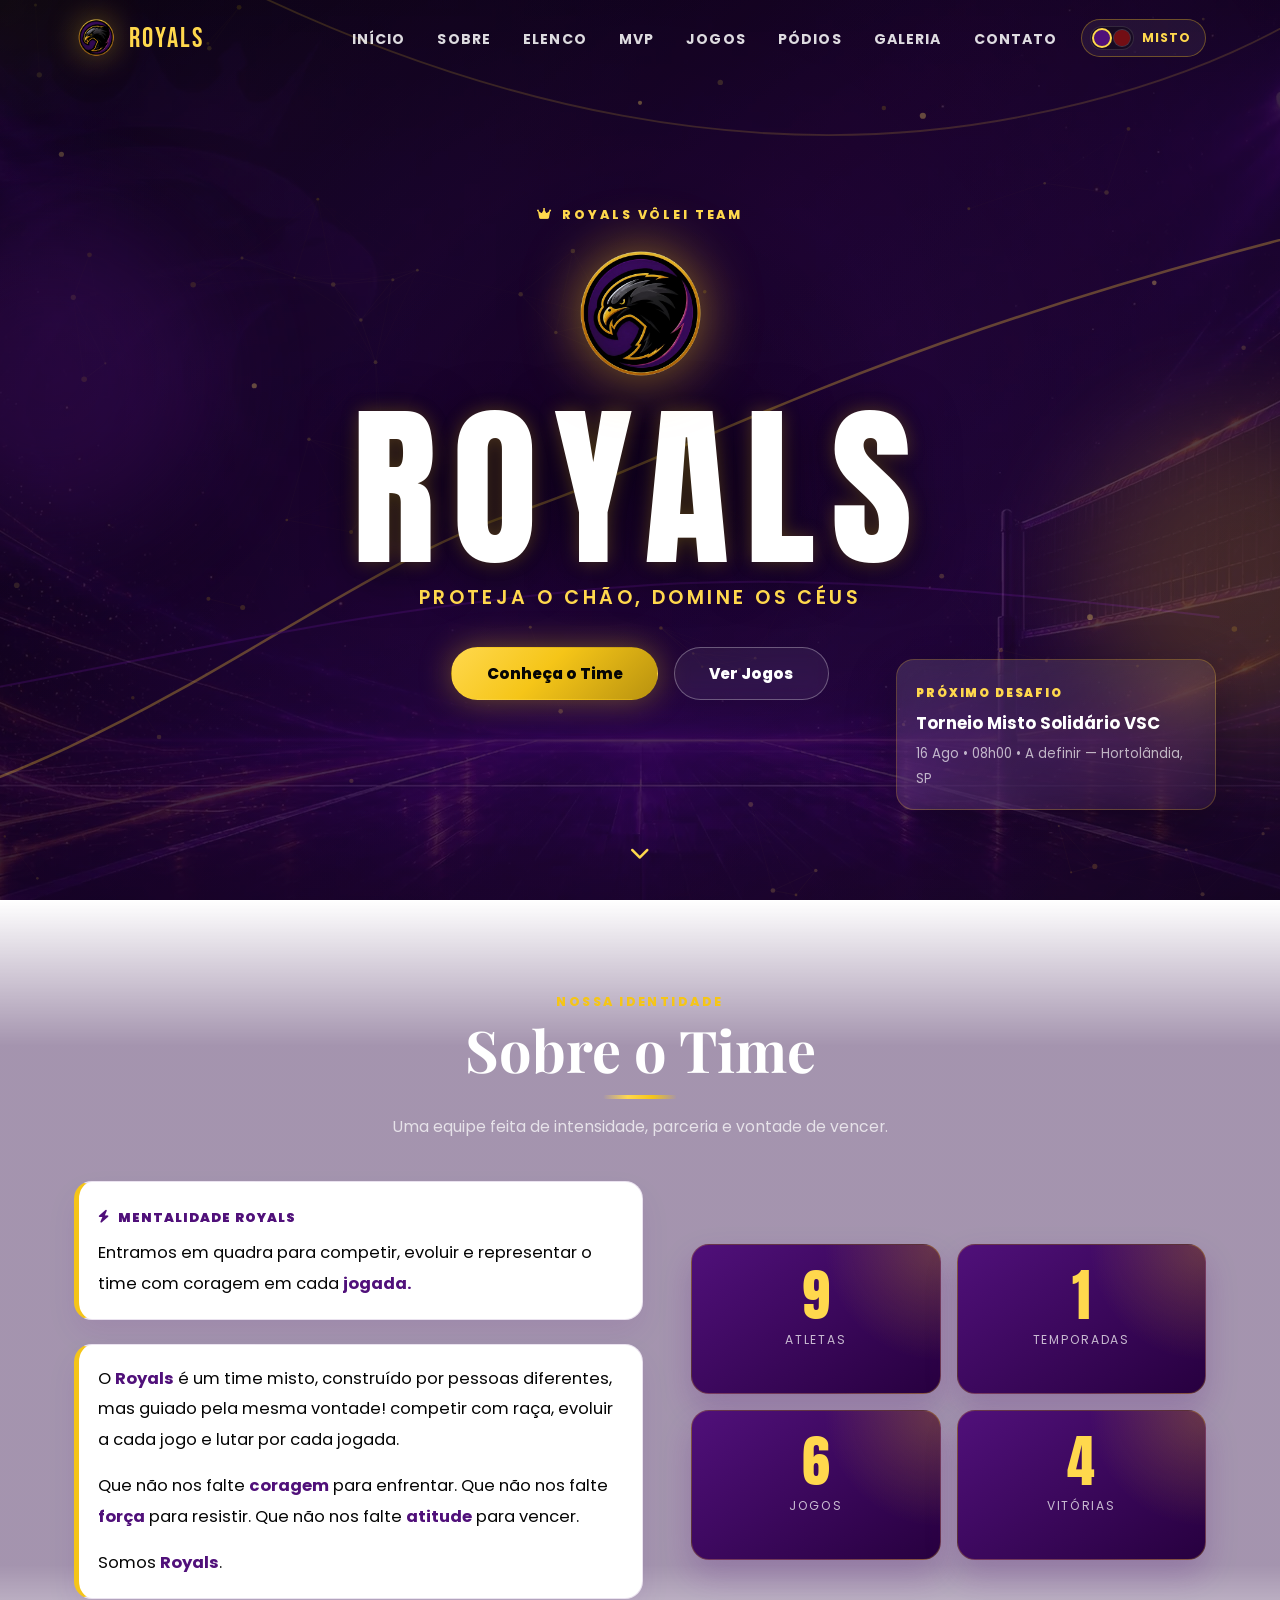
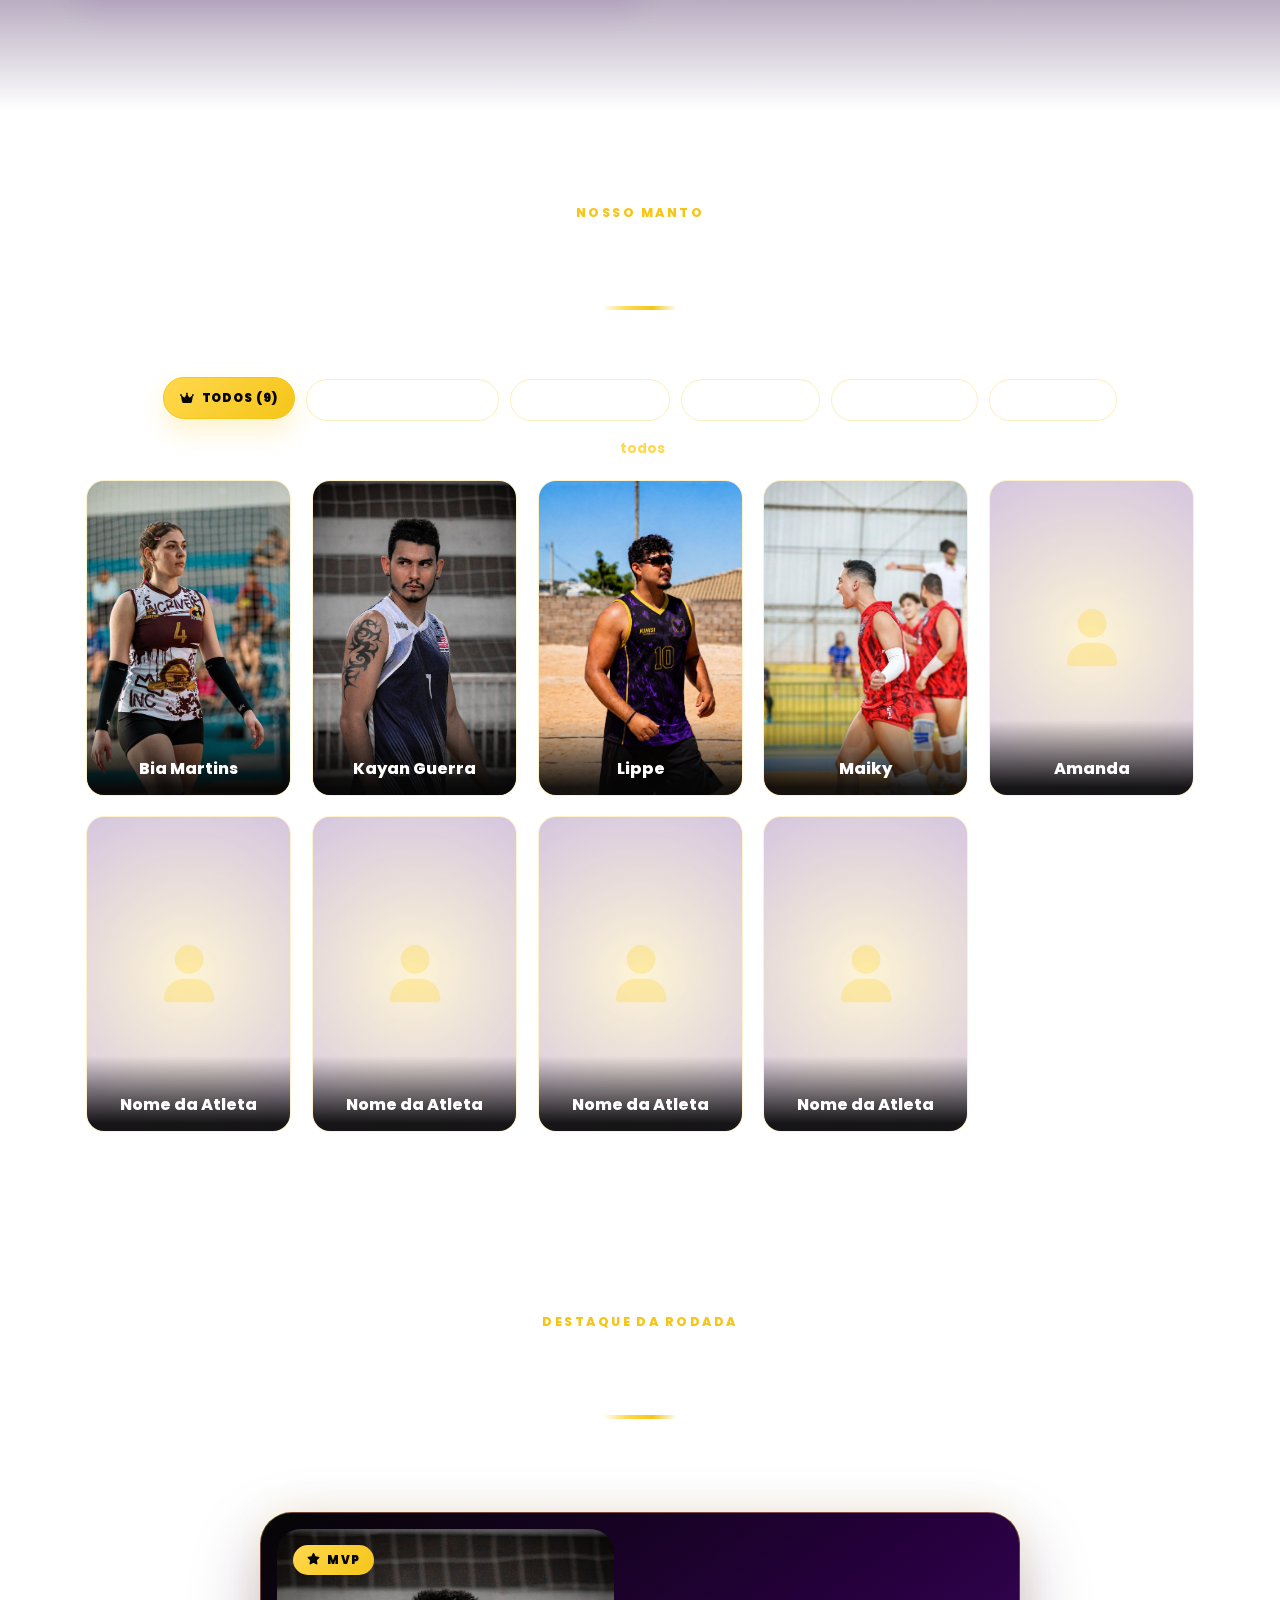
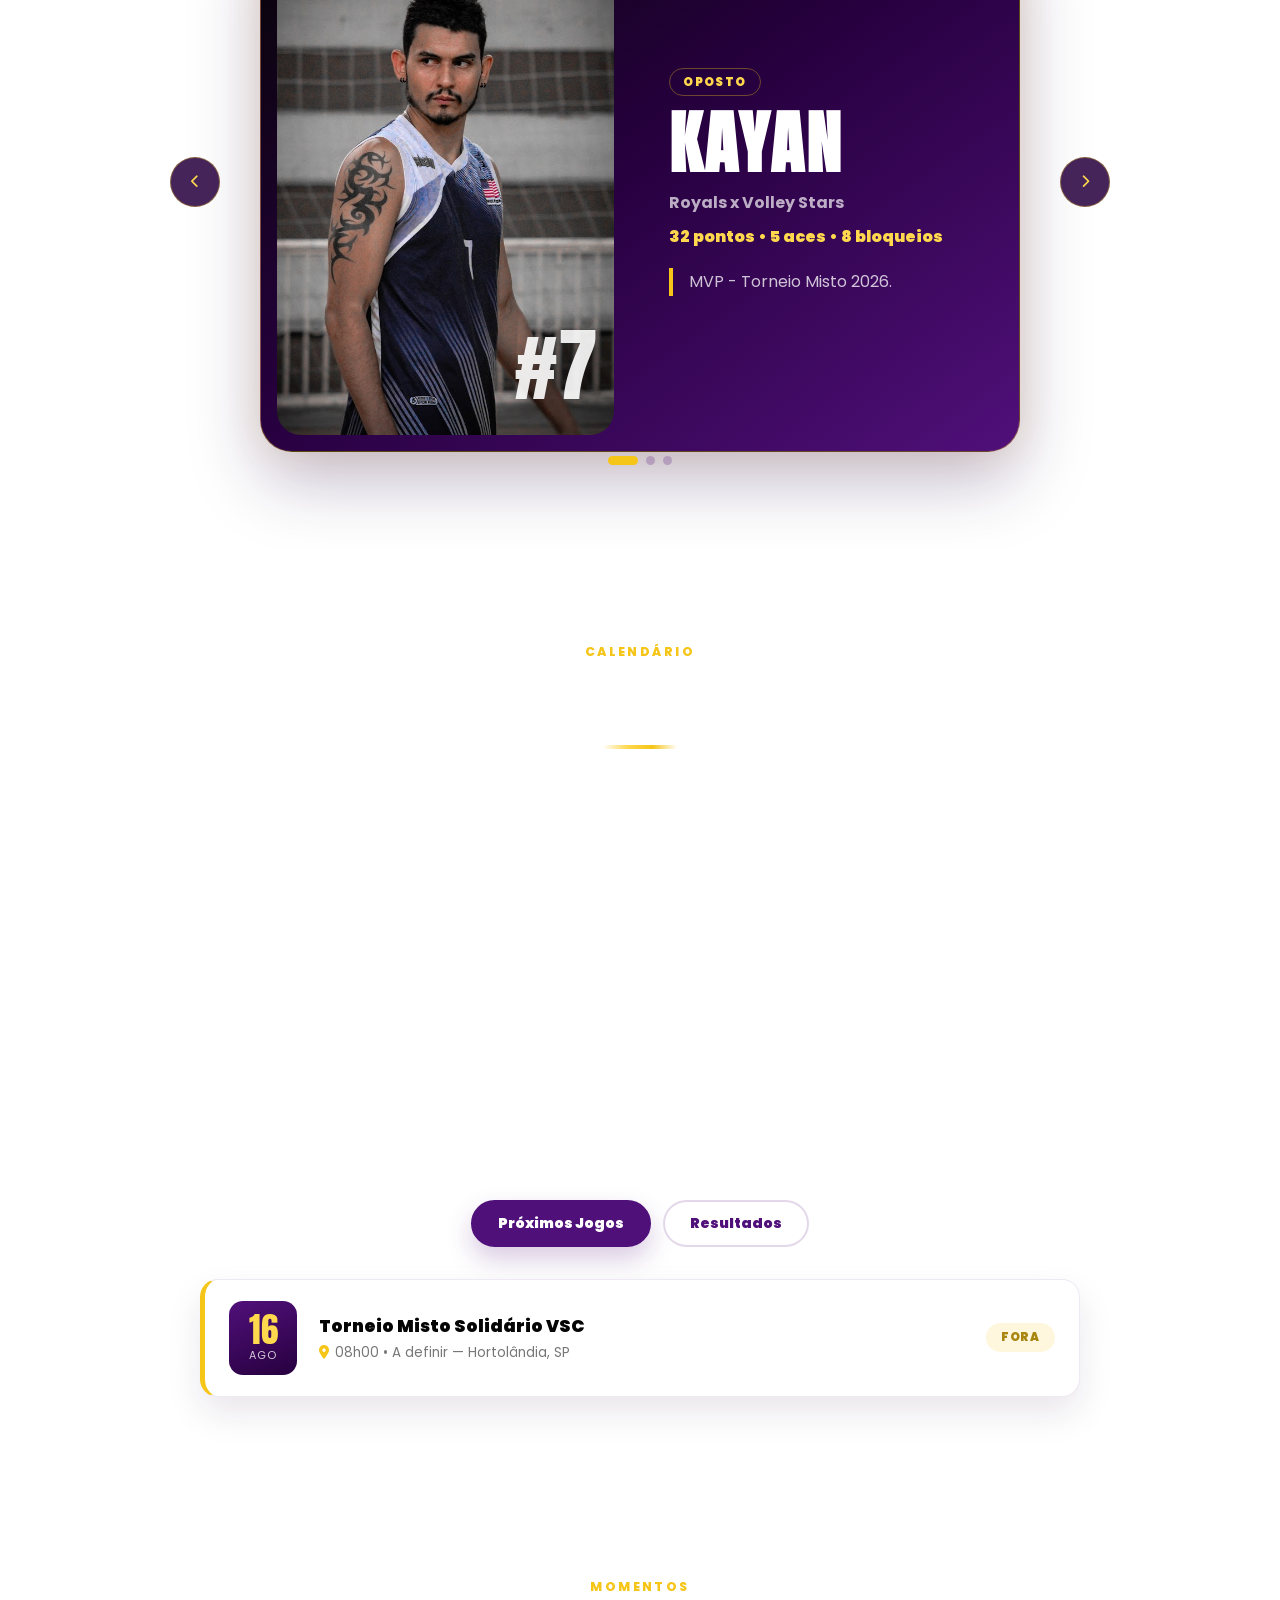
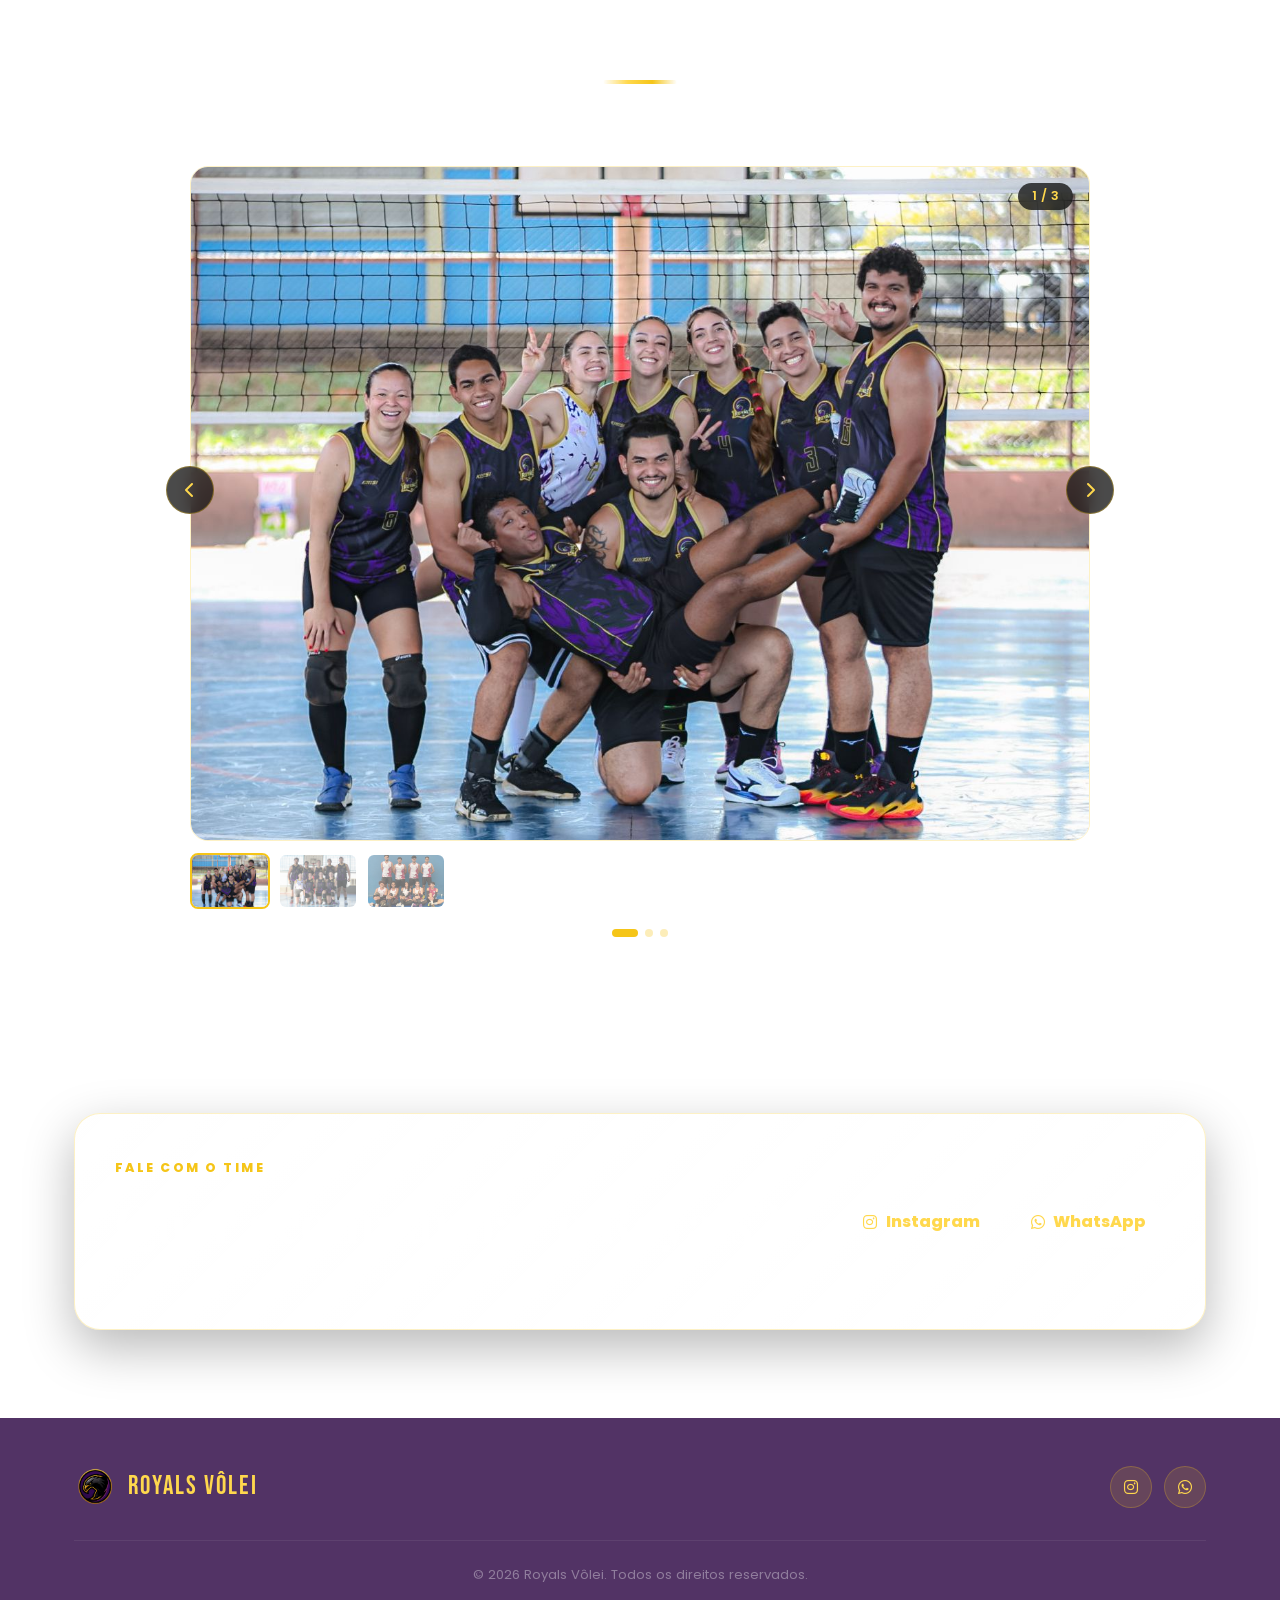
==== commit 59b60d34: "Adiciona página de Pódios editável pelo painel Nova página podios.html com quadro de medalhas e card" ====
--- a/index.html
+++ b/index.html
@@ -44,6 +44,7 @@
                 <li><a href="#elenco">Elenco</a></li>
                 <li><a href="#mvp">MVP</a></li>
                 <li><a href="#jogos">Jogos</a></li>
+                <li><a href="podios.html">Pódios</a></li>
                 <li><a href="#galeria">Galeria</a></li>
                 <li><a href="#contato">Contato</a></li>
             </ul>
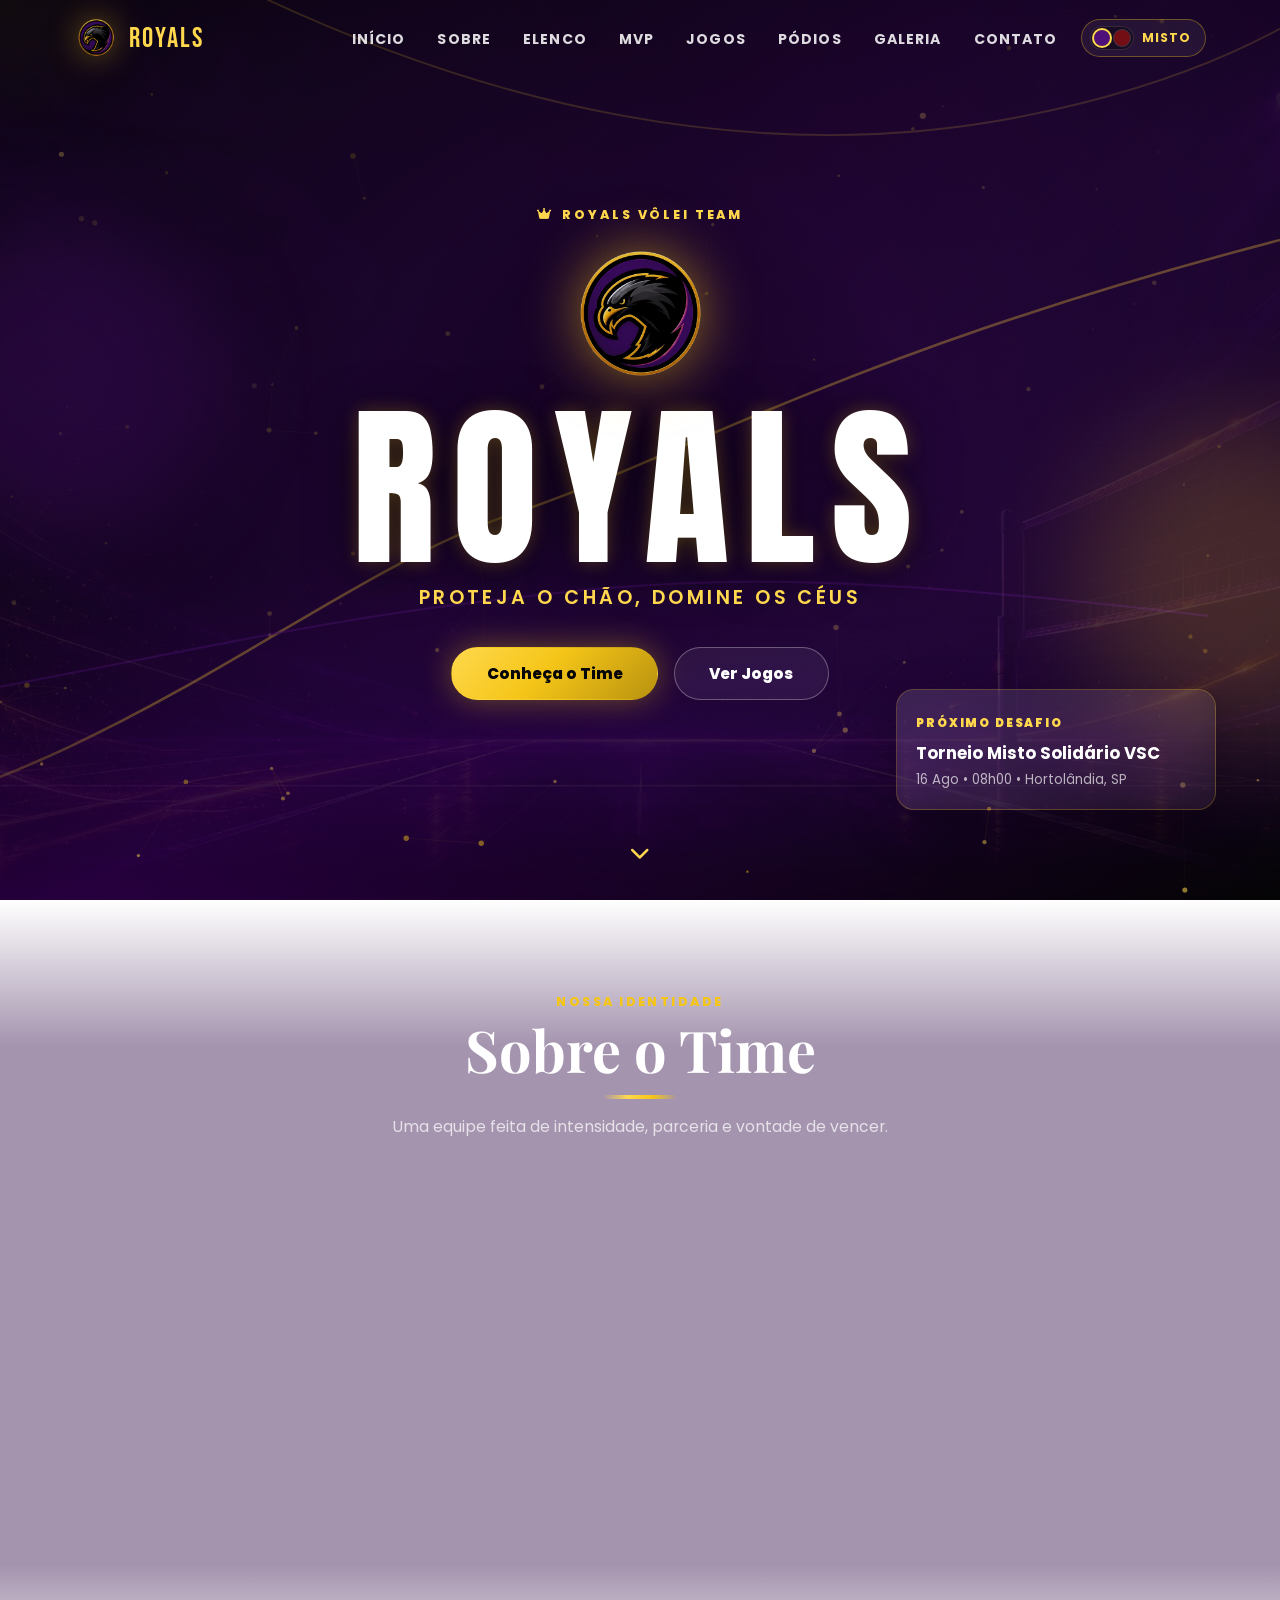
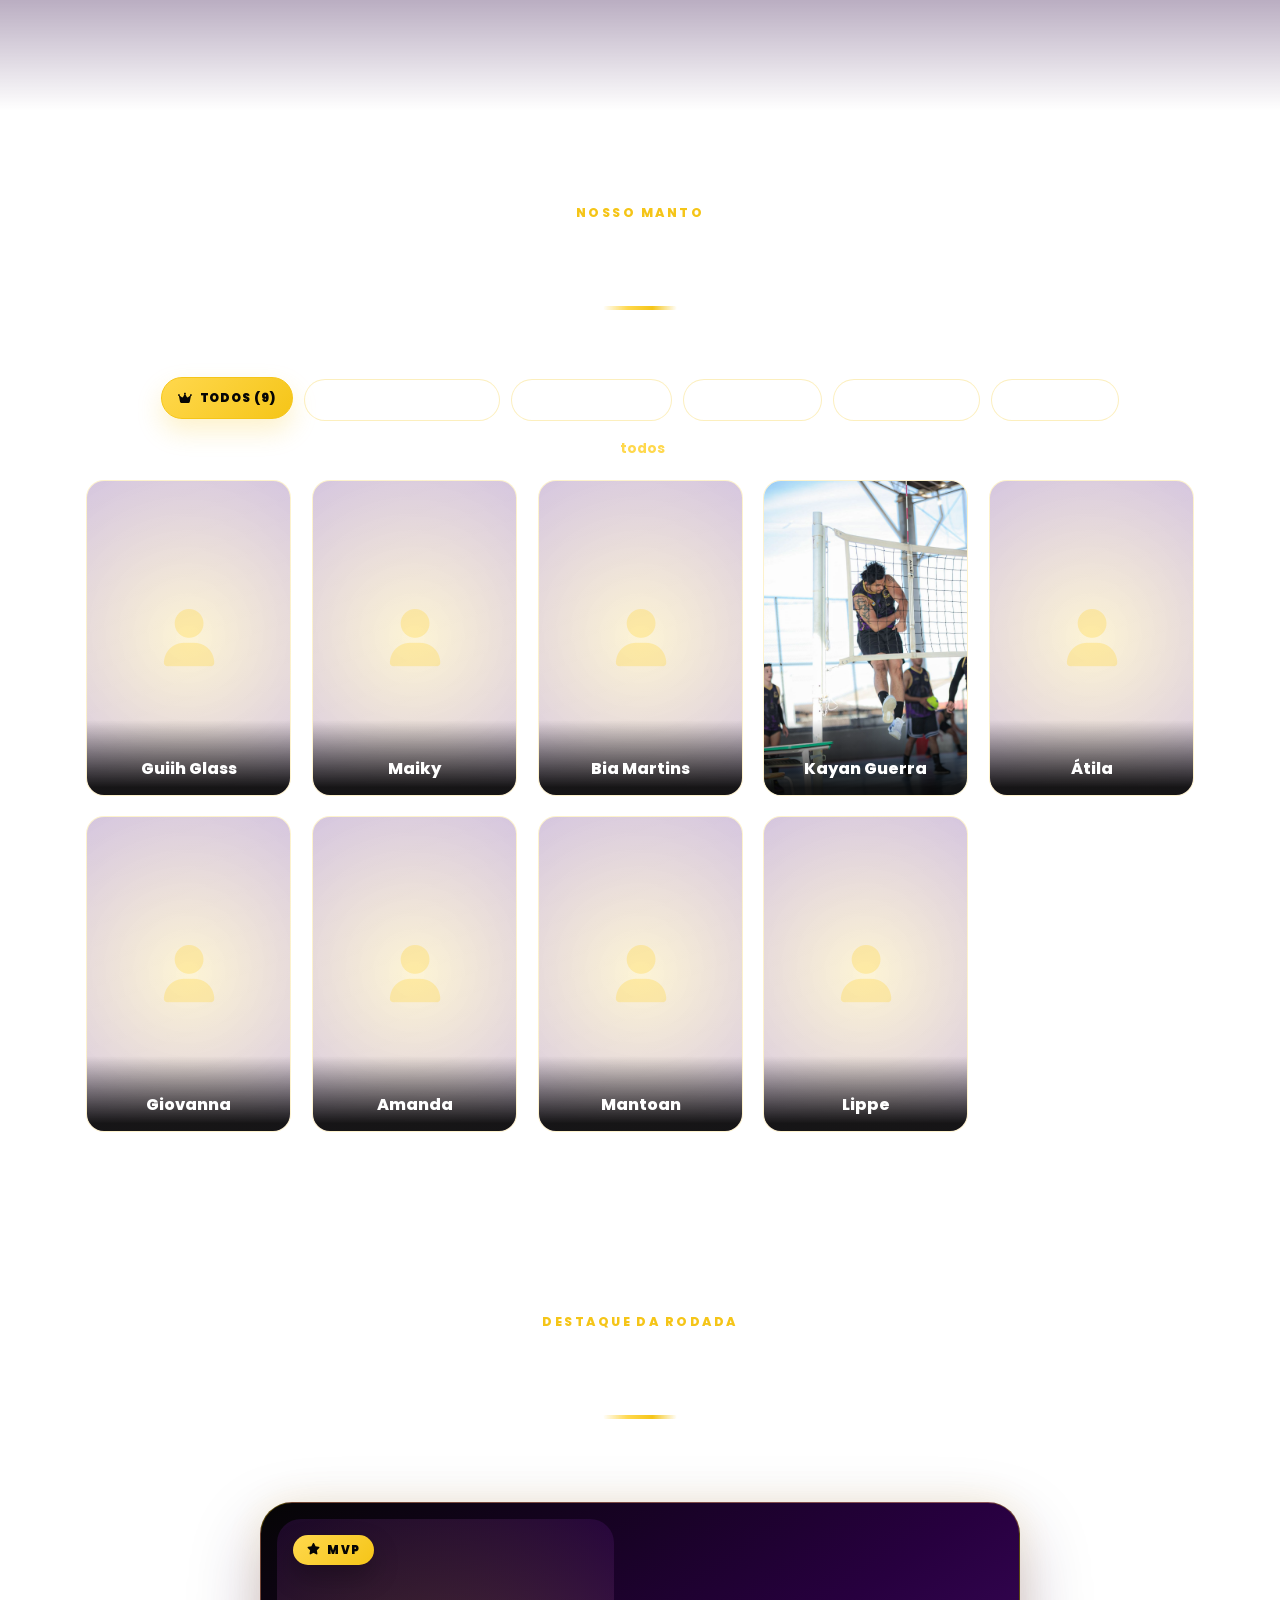
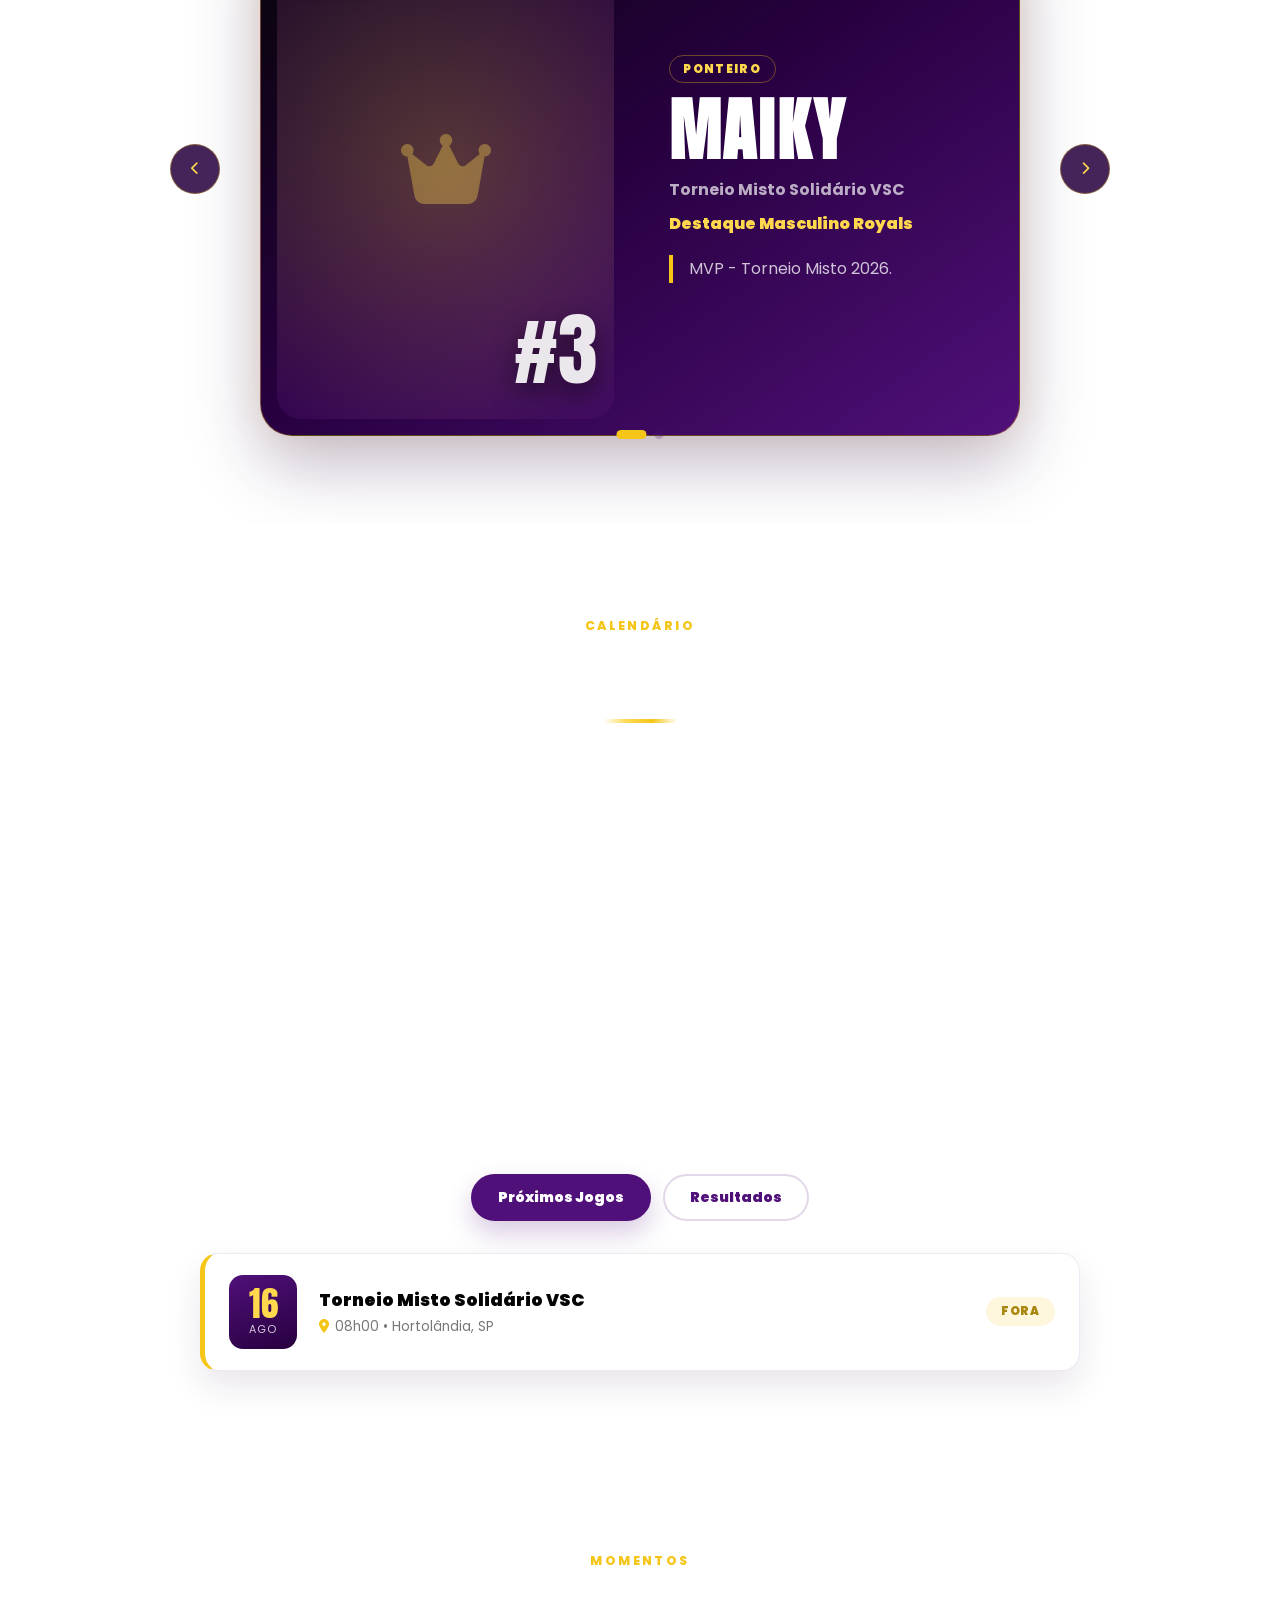
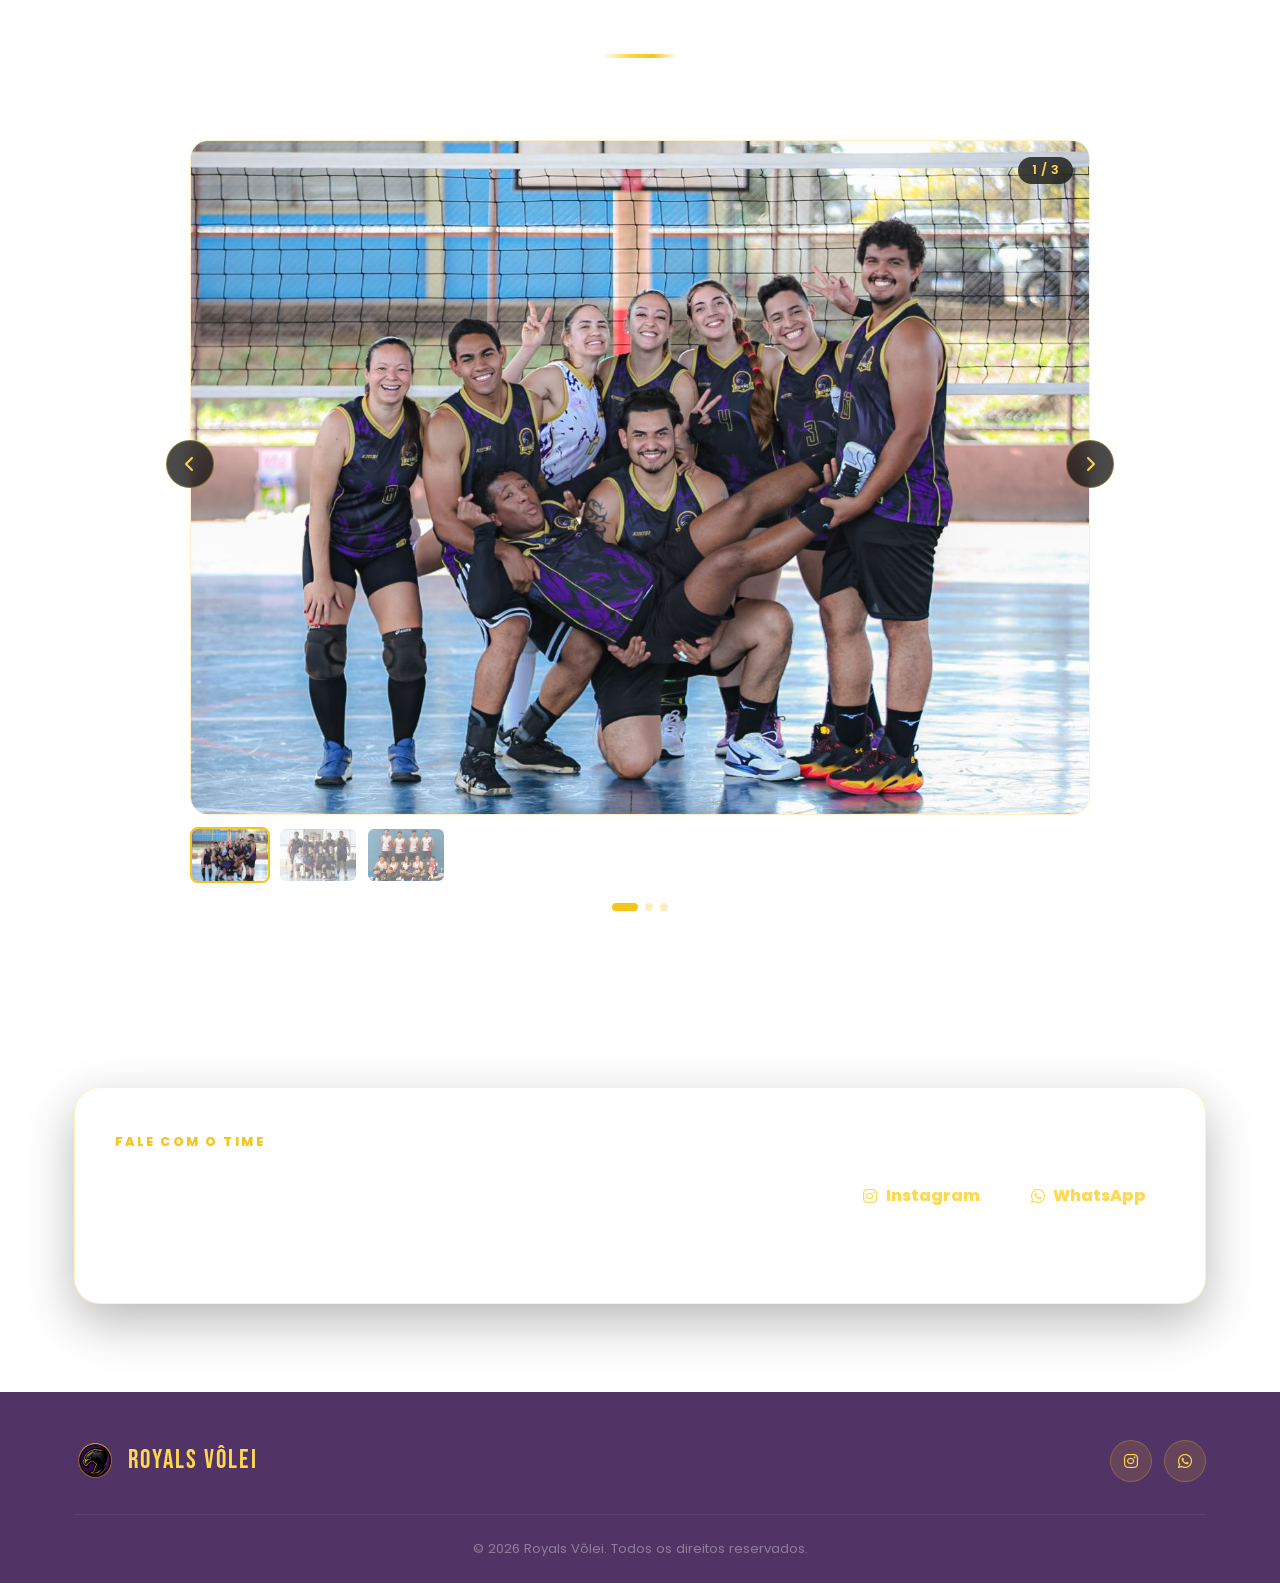
==== commit 04061564: "Corrige textos estourando e sobreposições em telas intermediárias - Card do MVP cresce com o conteúd" ====
--- a/index.html
+++ b/index.html
@@ -101,7 +101,7 @@
                         </div>
 
                         <div class="about-highlight">
-                            <p>O <strong>Royals</strong> é um time misto, construído por pessoas diferentes, mas guiado pela mesma vontade!
+                            <p>O <strong>Royals</strong> é um time misto, construído por pessoas diferentes, mas guiado pela mesma vontade:
                                 competir com raça, evoluir a cada jogo e lutar por cada jogada.</p>
                             <p>Que não nos falte <strong>coragem</strong> para enfrentar. Que não nos falte <strong>força</strong> para resistir. Que não nos falte <strong>atitude</strong> para vencer.</p>
                             <p>Somos <strong>Royals</strong>.</p>
@@ -148,7 +148,7 @@
                 <div class="section-heading">
                     <span class="eyebrow">Destaque da rodada</span>
                     <h2 class="section-title">MVP Royals</h2>
-                    <p class="section-subtitle">O destaque que decidiu a rodada com força e domínio em quadra..</p>
+                    <p class="section-subtitle">O destaque que decidiu a rodada com força e domínio em quadra.</p>
                 </div>
 
                 <div class="mvp-carousel" id="mvpCarousel"></div>
--- a/assets/css/style.css
+++ b/assets/css/style.css
@@ -366,7 +366,8 @@
 /* ===== HERO ===== */
 .hero {
     min-height: 100vh;
-    background: linear-gradient(145deg, rgba(var(--dark-rgb),0.62), rgba(var(--primary-rgb),0.46));
+    /* O tom escuro do topo fica no ::before, que esfuma embaixo (sem corte reto). */
+    background: none;
     display: flex;
     flex-direction: column;
     align-items: center;
@@ -386,14 +387,21 @@
     opacity: 0.22;
     z-index: -2;
     pointer-events: none;
+    /* Esfuma a parte de baixo para não ficar um corte reto na emenda com a próxima seção */
+    -webkit-mask-image: linear-gradient(to bottom, #000 75%, transparent 100%);
+    mask-image: linear-gradient(to bottom, #000 75%, transparent 100%);
 }
 
 .hero::before {
     content: '';
     position: absolute;
     inset: 0;
-    background: radial-gradient(circle at 50% 48%, rgba(0,0,0,0.34) 0%, rgba(0,0,0,0.1) 34%, rgba(0,0,0,0.35) 100%);
+    background:
+        radial-gradient(circle at 50% 48%, rgba(0,0,0,0.34) 0%, rgba(0,0,0,0.1) 34%, rgba(0,0,0,0.35) 100%),
+        linear-gradient(145deg, rgba(var(--dark-rgb),0.62), rgba(var(--primary-rgb),0.46));
     z-index: -1;
+    -webkit-mask-image: linear-gradient(to bottom, #000 65%, transparent 100%);
+    mask-image: linear-gradient(to bottom, #000 65%, transparent 100%);
 }
 
 .hero-bg-pattern {
@@ -1588,6 +1596,10 @@
     mix-blend-mode: screen;
 }
 .hero-trails svg { width: 100%; height: 100%; display: block; }
+.hero-trails {
+    -webkit-mask-image: linear-gradient(to bottom, #000 78%, transparent 100%);
+    mask-image: linear-gradient(to bottom, #000 78%, transparent 100%);
+}
 
 /* ===== CENA DE SAQUE (seção Jogos — rede + trajetória da bola) ===== */
 .serve-scene {
@@ -1703,3 +1715,84 @@
     background: rgba(255,255,255,0.04);
 }
 .games-empty i { font-size: 2.4rem; display: block; margin-bottom: 0.8rem; color: rgba(var(--accent-light-rgb),0.45); }
+
+/* =========================================================
+   AJUSTES DE ROBUSTEZ (textos longos e telas intermediárias)
+   Conteúdo vem do painel, então nomes e locais podem ser
+   longos. Estas regras evitam texto estourando ou sobreposto.
+   ========================================================= */
+
+/* Palavras muito longas quebram em vez de sair da caixa */
+.player-name,
+.mvp-info h3,
+.mvp-match,
+.mvp-stats,
+.mvp-info blockquote,
+.game-info,
+.next-match-card strong,
+.next-match-card small,
+.podium-info h3,
+.podium-meta,
+.podium-highlight strong {
+    overflow-wrap: anywhere;
+}
+
+/* Nome no card do elenco: no máximo 2 linhas */
+.player-name {
+    display: -webkit-box;
+    -webkit-line-clamp: 2;
+    -webkit-box-orient: vertical;
+    overflow: hidden;
+}
+
+/* Verso do card: valor desce para a linha de baixo se não couber */
+.stat-item { flex-wrap: wrap; row-gap: 0.15rem; }
+.stat-item-value { min-width: 0; text-align: right; overflow-wrap: anywhere; }
+
+/* Card "Próximo desafio": textos limitados para não crescer demais */
+.next-match-card strong,
+.next-match-card small {
+    display: -webkit-box;
+    -webkit-line-clamp: 2;
+    -webkit-box-orient: vertical;
+    overflow: hidden;
+}
+/* Em telas médias o card sai do canto e vai para baixo dos botões,
+   para não cobrir o "Ver Jogos" */
+@media (max-width: 1200px) {
+    .next-match-card {
+        position: static;
+        margin: 1.5rem auto 0;
+        width: calc(100% - 3rem);
+        max-width: 480px;
+    }
+    /* espaço para o menu fixo em cima e sem a seta, que ficaria sobre o card */
+    .hero { padding: 6rem 0 3rem; }
+    .hero-scroll { display: none; }
+}
+
+/* MVP: todos os cards ocupam a mesma célula; a moldura cresce
+   junto com o card mais alto em vez de ter altura fixa */
+.mvp-carousel { min-height: 0 !important; }
+.mvp-stage {
+    display: grid;
+    min-height: 0 !important;
+}
+.mvp-card {
+    position: relative;
+    inset: auto;
+    grid-area: 1 / 1;
+}
+
+/* Menu em telas entre tablet e notebook pequeno (769–1100px) */
+@media (min-width: 769px) and (max-width: 1100px) {
+    .nav-links { gap: 1.1rem; }
+    .nav-links a { font-size: 0.78rem; letter-spacing: 0.05em; }
+    .theme-toggle { margin-left: 0.9rem; }
+    .logo-text { font-size: 1.45rem; }
+}
+@media (min-width: 769px) and (max-width: 960px) {
+    .nav-links { gap: 0.85rem; }
+    .theme-label { display: none; }
+    .theme-toggle { padding: 0.35rem; }
+}
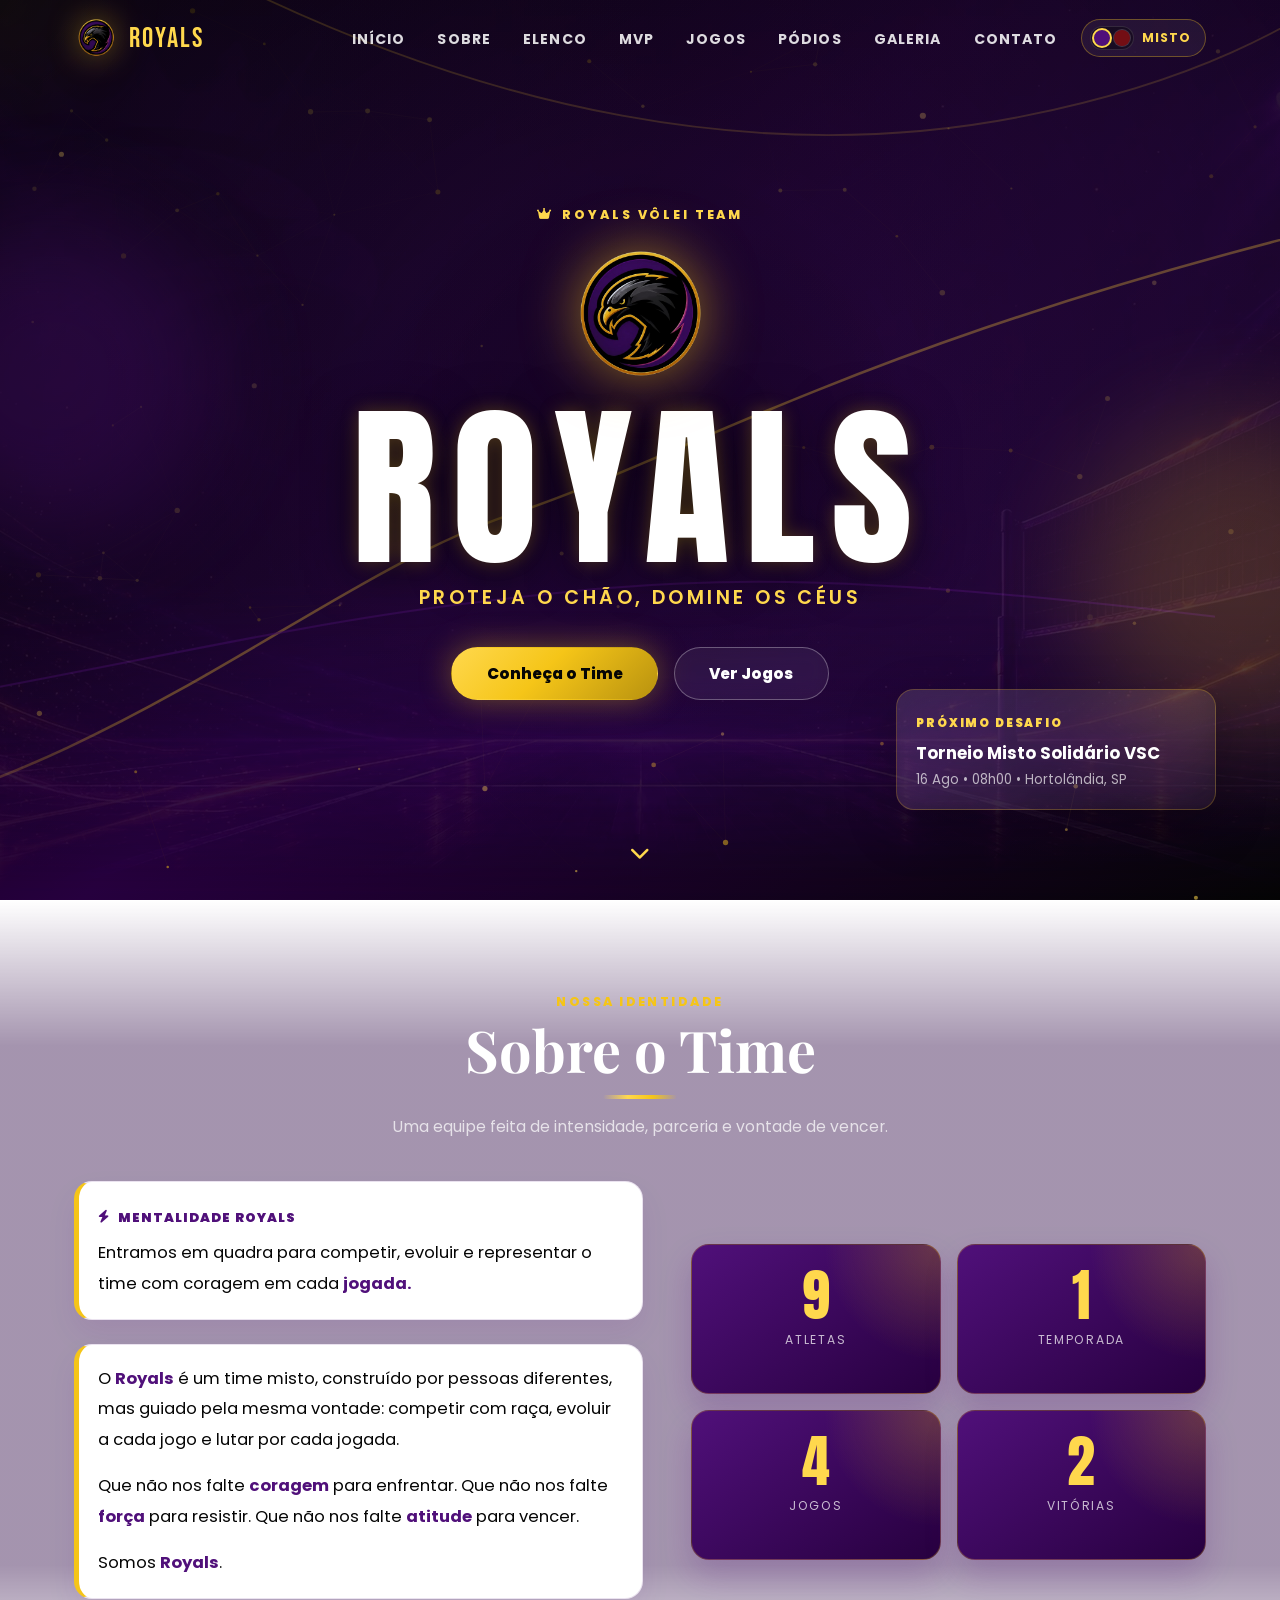
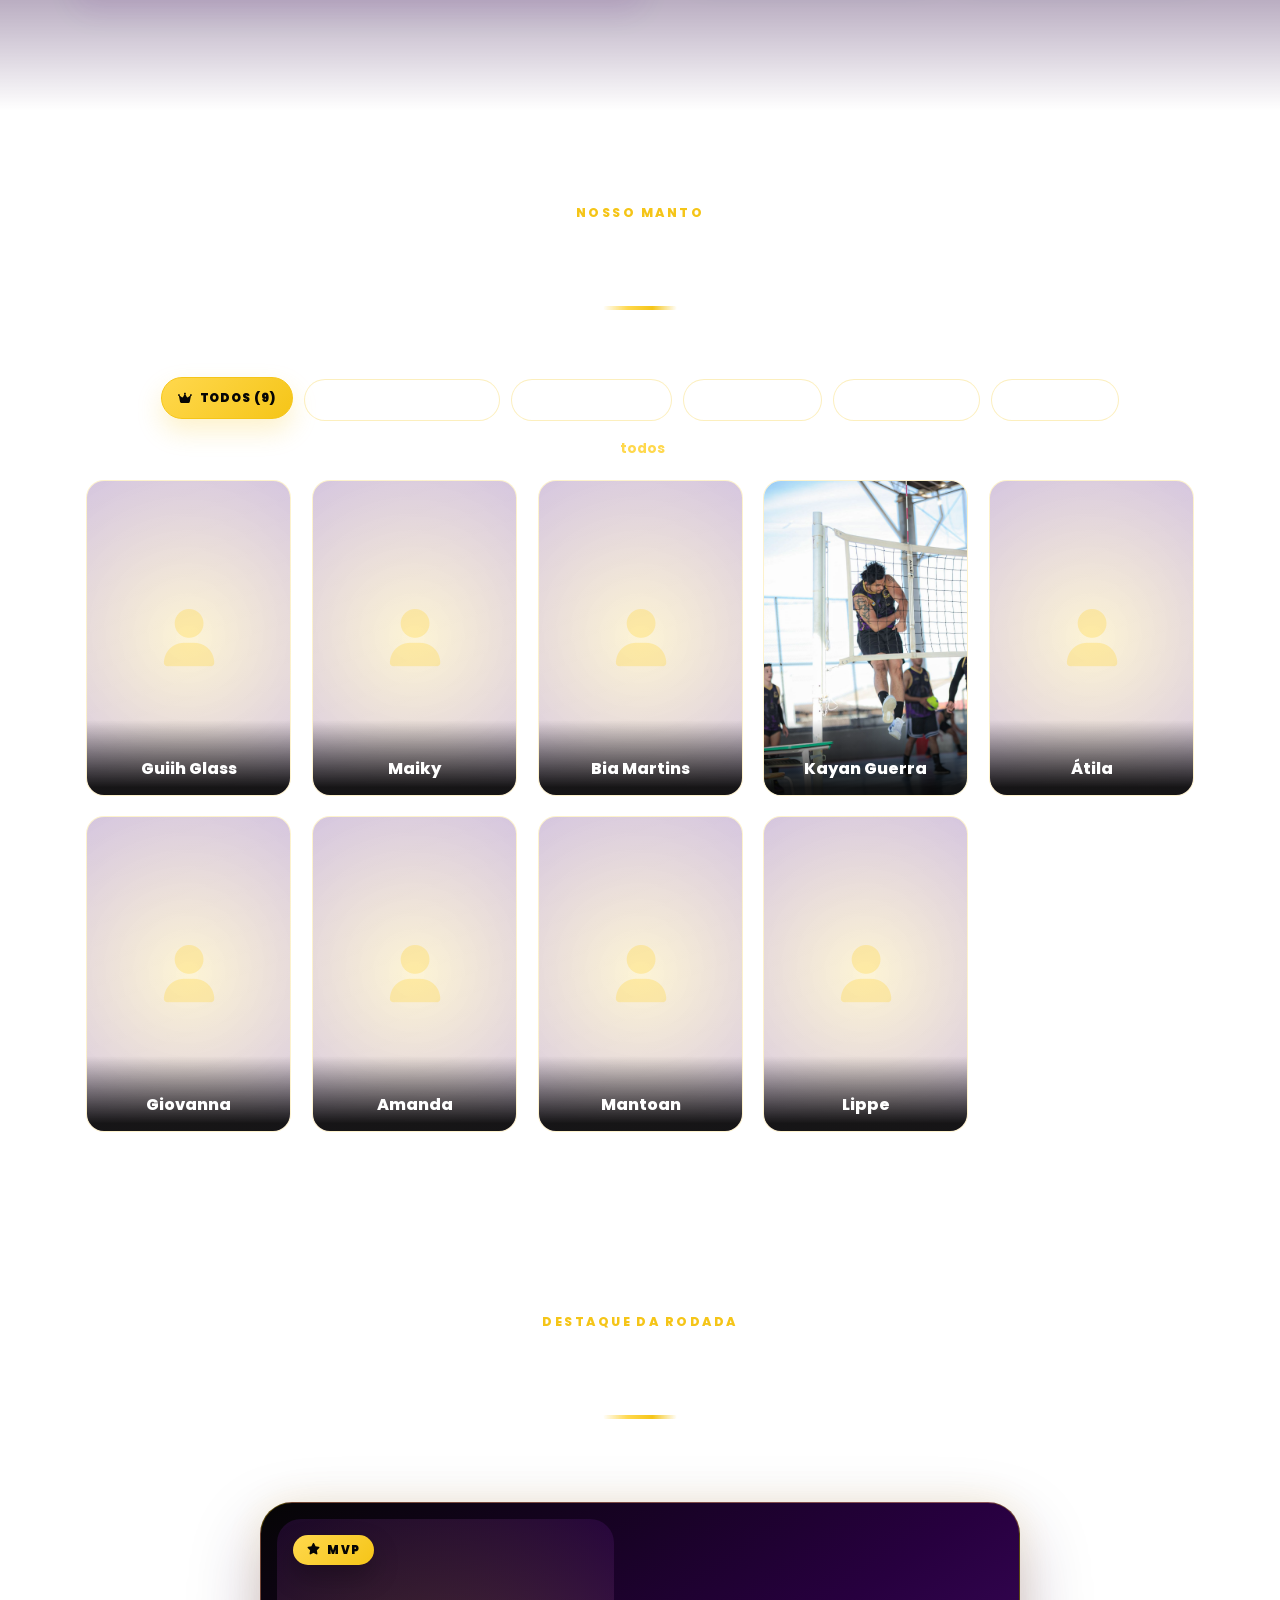
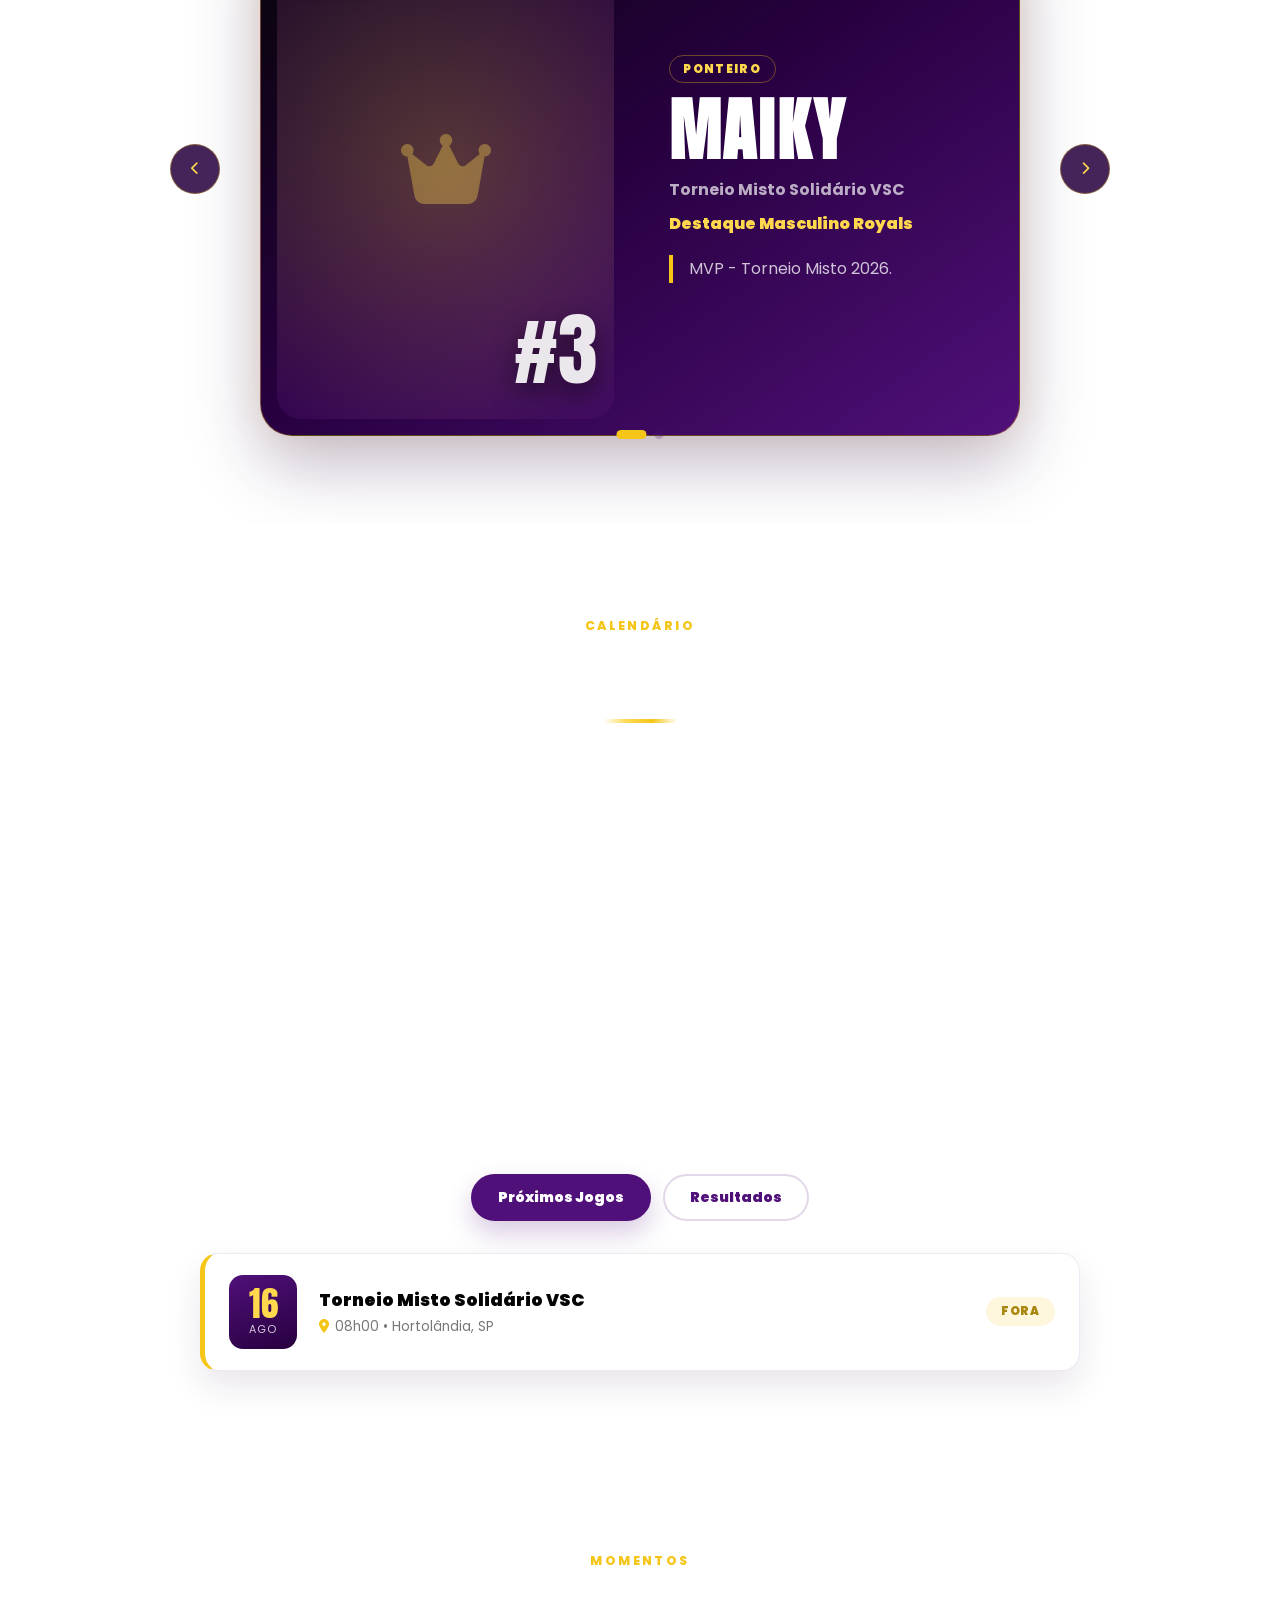
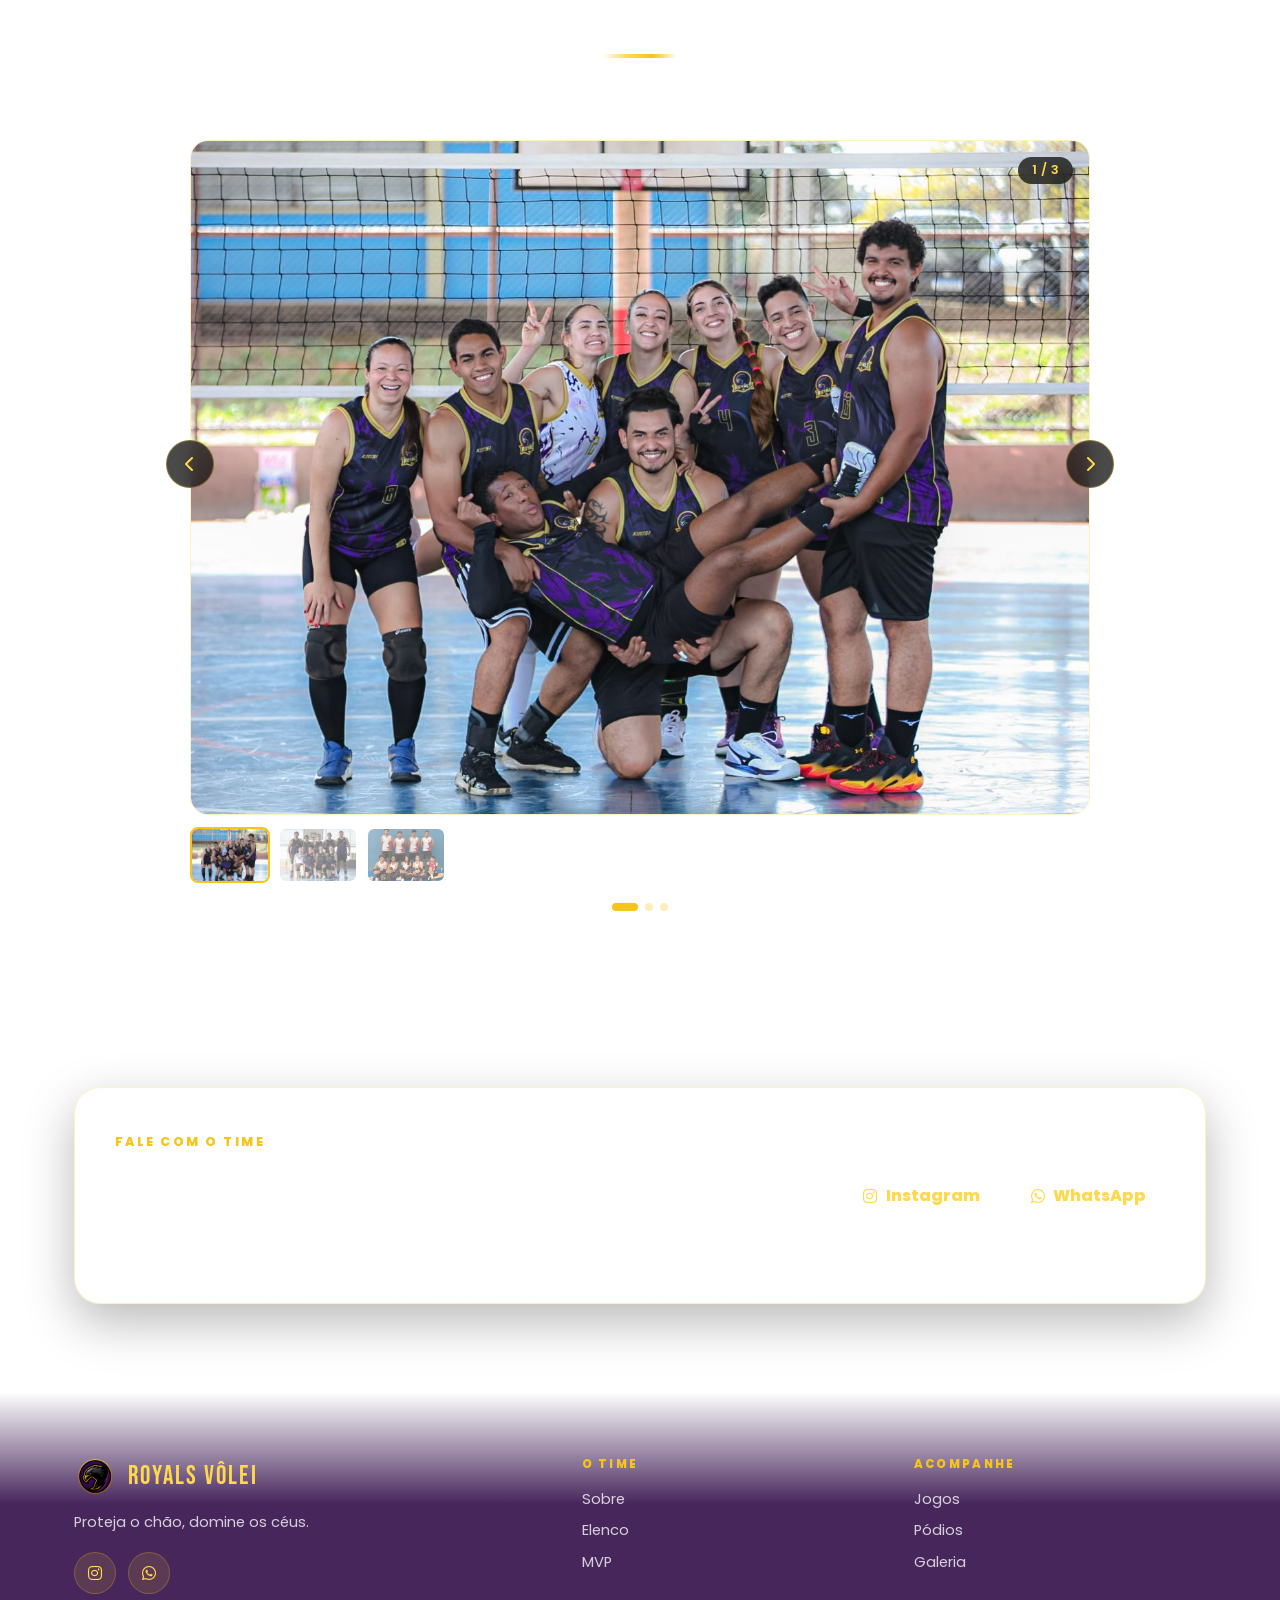
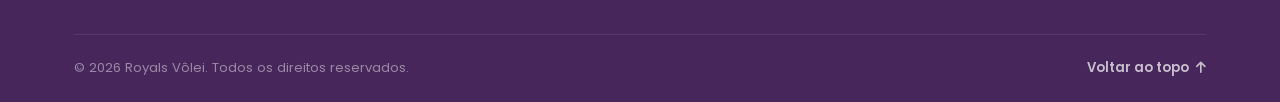
==== commit 1c077003: "Novo rodapé com navegação, ano automático e voltar ao topo Rodapé com marca e lema, atalhos para as " ====
--- a/index.html
+++ b/index.html
@@ -210,17 +210,35 @@
 
     <footer class="footer">
         <div class="container">
-            <div class="footer-content">
-                <div class="footer-logo">
-                    <img src="assets/logo.png" alt="Royals" onerror="this.style.display='none'">
-                    <span>Royals Vôlei</span>
-                </div>
-                <div class="footer-social">
-                    <a href="https://www.instagram.com/royalsvolley" aria-label="Instagram"><i class="fab fa-instagram"></i></a>
-                    <a href="https://wa.me/5519994761457?text=Ol%C3%A1%2C%20quero%20tirar%20duvidas%20sobre%20o%20time%20Royals." aria-label="WhatsApp"><i class="fab fa-whatsapp"></i></a>
-                </div>
-            </div>
-            <p class="footer-copy">© 2026 Royals Vôlei. Todos os direitos reservados.</p>
+            <div class="footer-grid">
+                <div class="footer-brand">
+                    <a href="#inicio" class="footer-logo" aria-label="Royals Vôlei — início">
+                        <img src="assets/logo.png" alt="" onerror="this.style.display='none'">
+                        <span>Royals Vôlei</span>
+                    </a>
+                    <p class="footer-tagline">Proteja o chão, domine os céus.</p>
+                    <div class="footer-social">
+                        <a href="https://www.instagram.com/royalsvolley" aria-label="Instagram do Royals" target="_blank" rel="noopener"><i class="fab fa-instagram"></i></a>
+                        <a href="https://wa.me/5519994761457?text=Ol%C3%A1%2C%20quero%20tirar%20duvidas%20sobre%20o%20time%20Royals." aria-label="WhatsApp do Royals" target="_blank" rel="noopener"><i class="fab fa-whatsapp"></i></a>
+                    </div>
+                </div>
+                <nav class="footer-col" aria-label="O time">
+                    <h3>O time</h3>
+                    <a href="#sobre">Sobre</a>
+                    <a href="#elenco">Elenco</a>
+                    <a href="#mvp">MVP</a>
+                </nav>
+                <nav class="footer-col" aria-label="Acompanhe">
+                    <h3>Acompanhe</h3>
+                    <a href="#jogos">Jogos</a>
+                    <a href="podios.html">Pódios</a>
+                    <a href="#galeria">Galeria</a>
+                </nav>
+            </div>
+            <div class="footer-bottom">
+                <p class="footer-copy">© <span id="footerYear">2026</span> Royals Vôlei. Todos os direitos reservados.</p>
+                <a href="#" class="footer-top" id="footerTop">Voltar ao topo <i class="fa-solid fa-arrow-up"></i></a>
+            </div>
         </div>
     </footer>
 
--- a/assets/css/style.css
+++ b/assets/css/style.css
@@ -1359,11 +1359,23 @@
     transition: all var(--transition);
 }
 .social-btn:hover { background: var(--accent); color: var(--dark); transform: translateY(-3px); }
-.footer { background: rgba(var(--deep-rgb),0.8); color: var(--light); padding: 3rem 0 1.5rem; }
-.footer-content { display: flex; align-items: center; justify-content: space-between; margin-bottom: 2rem; gap: 1.5rem; }
-.footer-logo { display: flex; align-items: center; gap: 0.75rem; color: var(--accent-light); font-family: 'Bebas Neue', sans-serif; font-size: 1.6rem; letter-spacing: 0.08em; }
+/* Rodapé: fundo começa transparente em cima (sem corte reto na emenda) */
+.footer {
+    background: linear-gradient(to bottom, transparent, rgba(var(--deep-rgb),0.85) 7rem);
+    color: var(--light);
+    padding: 4rem 0 1.5rem;
+}
+.footer-grid {
+    display: grid;
+    grid-template-columns: 1.6fr 1fr 1fr;
+    gap: 2.5rem;
+    padding-bottom: 2.5rem;
+}
+.footer-brand { display: flex; flex-direction: column; align-items: flex-start; gap: 0.9rem; }
+.footer-logo { display: inline-flex; align-items: center; gap: 0.75rem; color: var(--accent-light); font-family: 'Bebas Neue', sans-serif; font-size: 1.6rem; letter-spacing: 0.08em; }
 .footer-logo img { height: 42px; }
-.footer-social { display: flex; gap: 0.75rem; }
+.footer-tagline { color: var(--muted); font-size: 0.92rem; }
+.footer-social { display: flex; gap: 0.75rem; margin-top: 0.3rem; }
 .footer-social a {
     width: 42px; height: 42px;
     background: rgba(var(--accent-rgb),0.12);
@@ -1376,7 +1388,37 @@
     transition: all var(--transition);
 }
 .footer-social a:hover { background: var(--accent); color: var(--dark); transform: translateY(-3px); }
-.footer-copy { text-align: center; font-size: 0.82rem; color: rgba(255,255,255,0.36); border-top: 1px solid rgba(255,255,255,0.07); padding-top: 1.5rem; }
+.footer-col { display: flex; flex-direction: column; gap: 0.65rem; }
+.footer-col h3 {
+    font-family: 'Poppins', sans-serif;
+    font-size: 0.72rem;
+    font-weight: 800;
+    letter-spacing: 0.2em;
+    text-transform: uppercase;
+    color: var(--accent);
+    margin-bottom: 0.35rem;
+}
+.footer-col a { color: rgba(255,255,255,0.78); font-size: 0.92rem; transition: color var(--transition); align-self: flex-start; }
+.footer-col a:hover { color: var(--accent-light); }
+.footer-bottom {
+    display: flex;
+    align-items: center;
+    justify-content: space-between;
+    gap: 1rem;
+    flex-wrap: wrap;
+    border-top: 1px solid rgba(255,255,255,0.08);
+    padding-top: 1.4rem;
+}
+.footer-copy { font-size: 0.82rem; color: rgba(255,255,255,0.45); }
+.footer-top { font-size: 0.82rem; font-weight: 600; color: rgba(255,255,255,0.7); display: inline-flex; align-items: center; gap: 0.45rem; transition: color var(--transition); }
+.footer-top:hover { color: var(--accent-light); }
+@media (max-width: 768px) {
+    .footer-grid { grid-template-columns: 1fr 1fr; gap: 2rem 1.5rem; }
+    .footer-brand { grid-column: 1 / -1; }
+}
+@media (max-width: 420px) {
+    .footer-bottom { flex-direction: column; align-items: flex-start; }
+}
 
 /* ===== LIGHTBOX ===== */
 .lightbox {
@@ -1514,7 +1556,6 @@
     .carousel-thumbs { display: none; }
 
     /* Footer */
-    .footer-content { flex-direction: column; text-align: center; gap: 1rem; }
 }
 
 /* --- Mobile Pequeno --- */
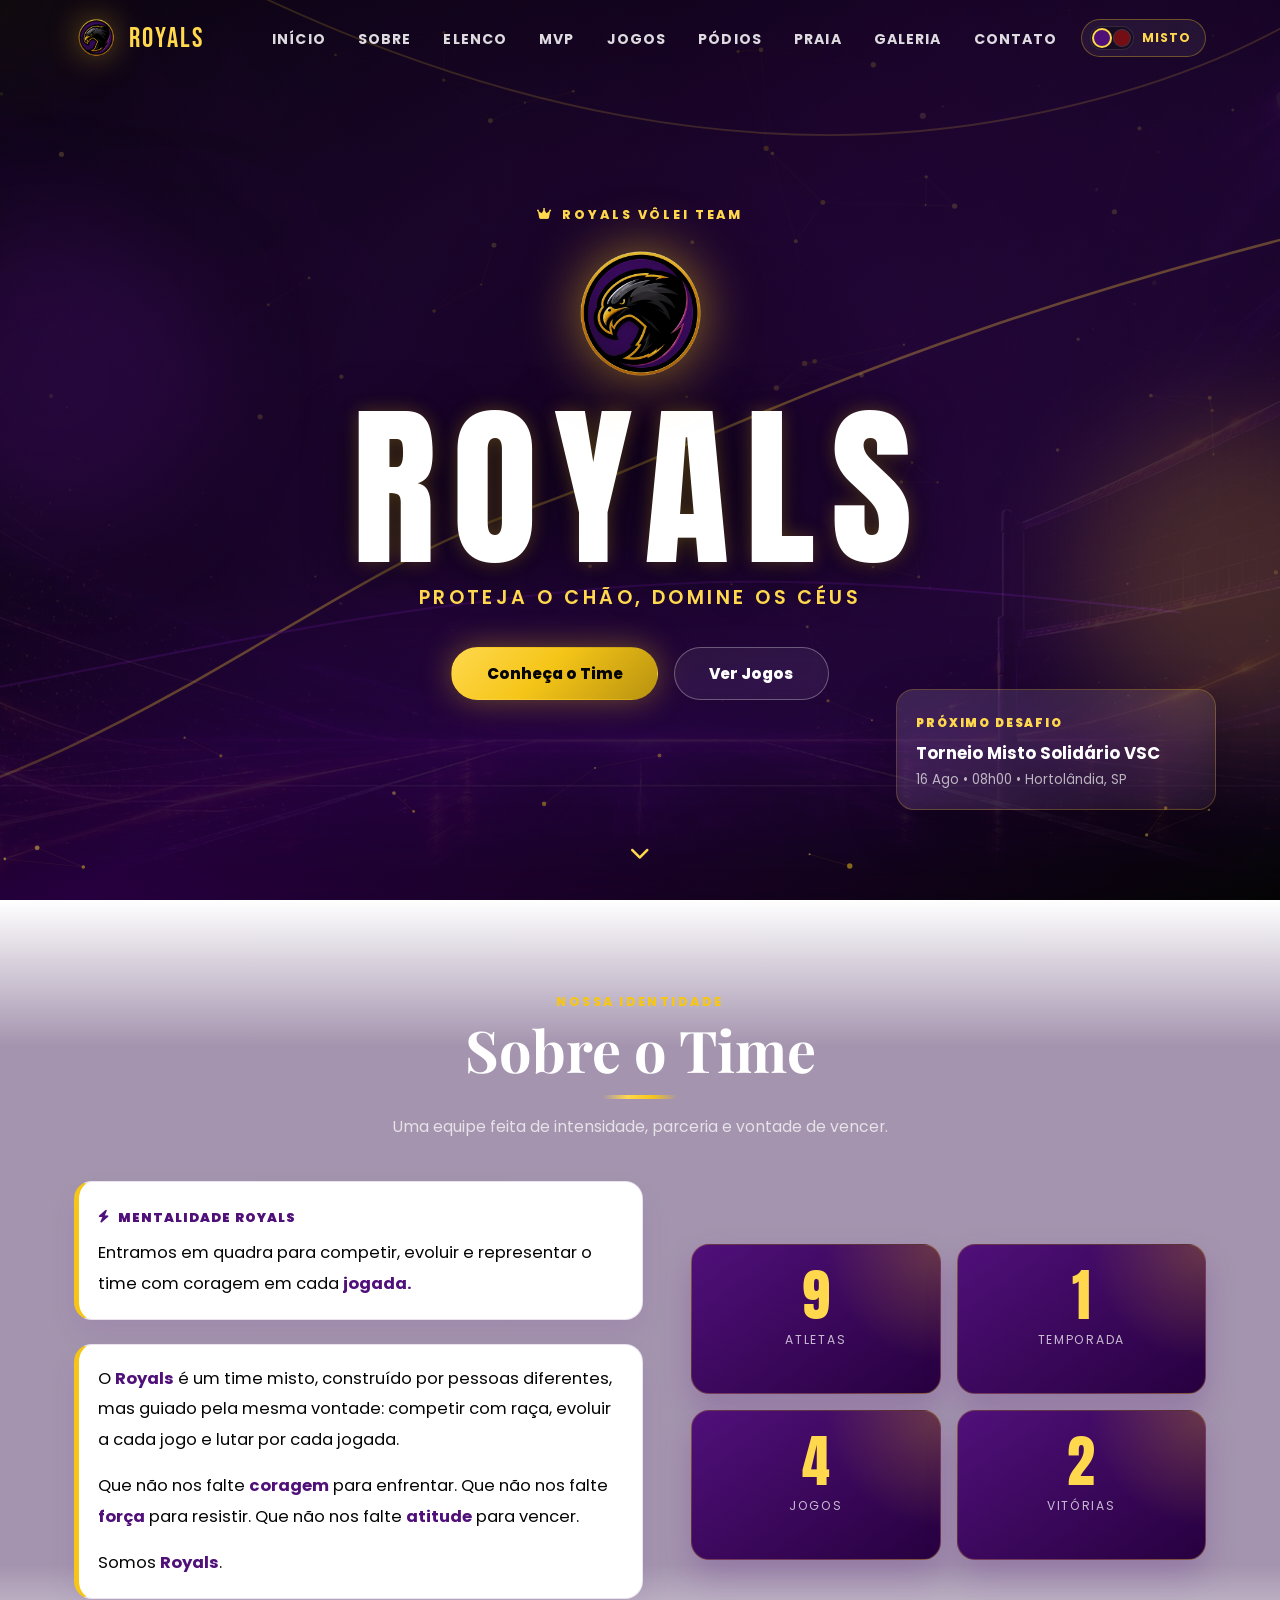
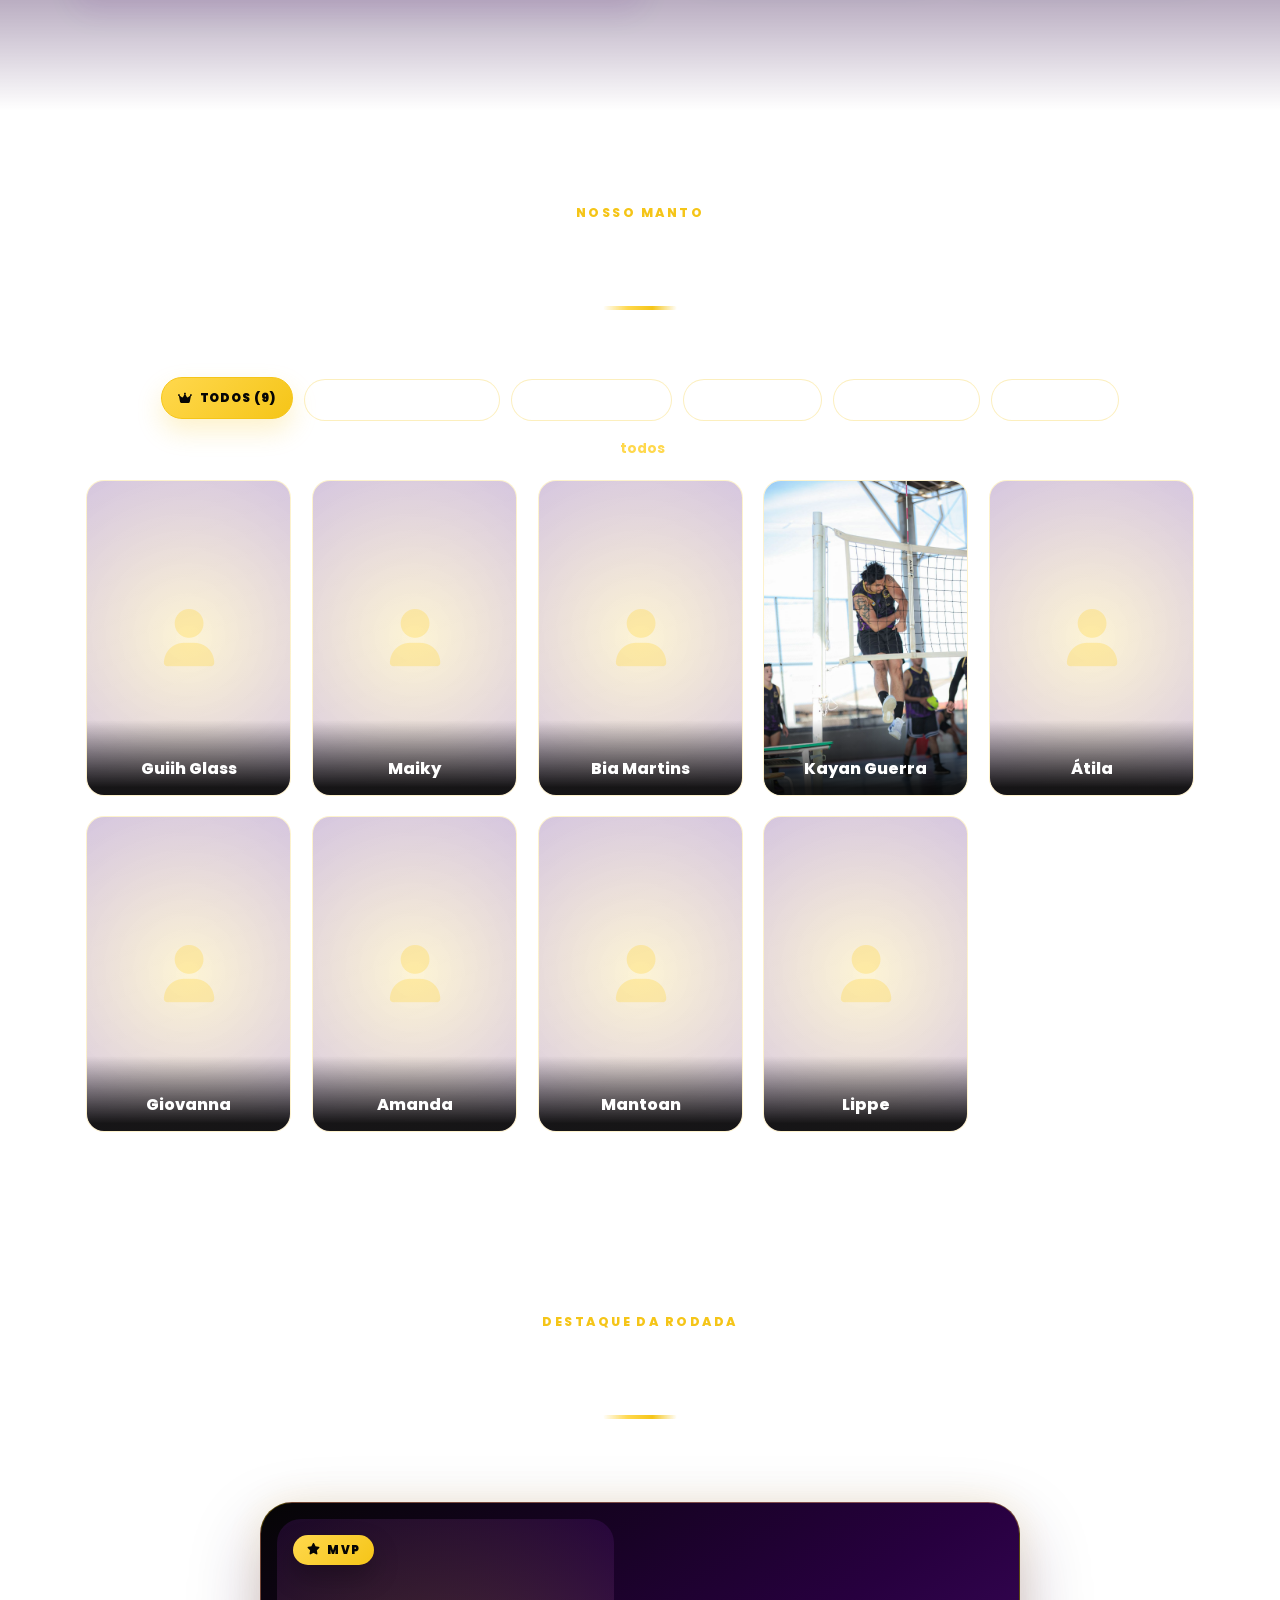
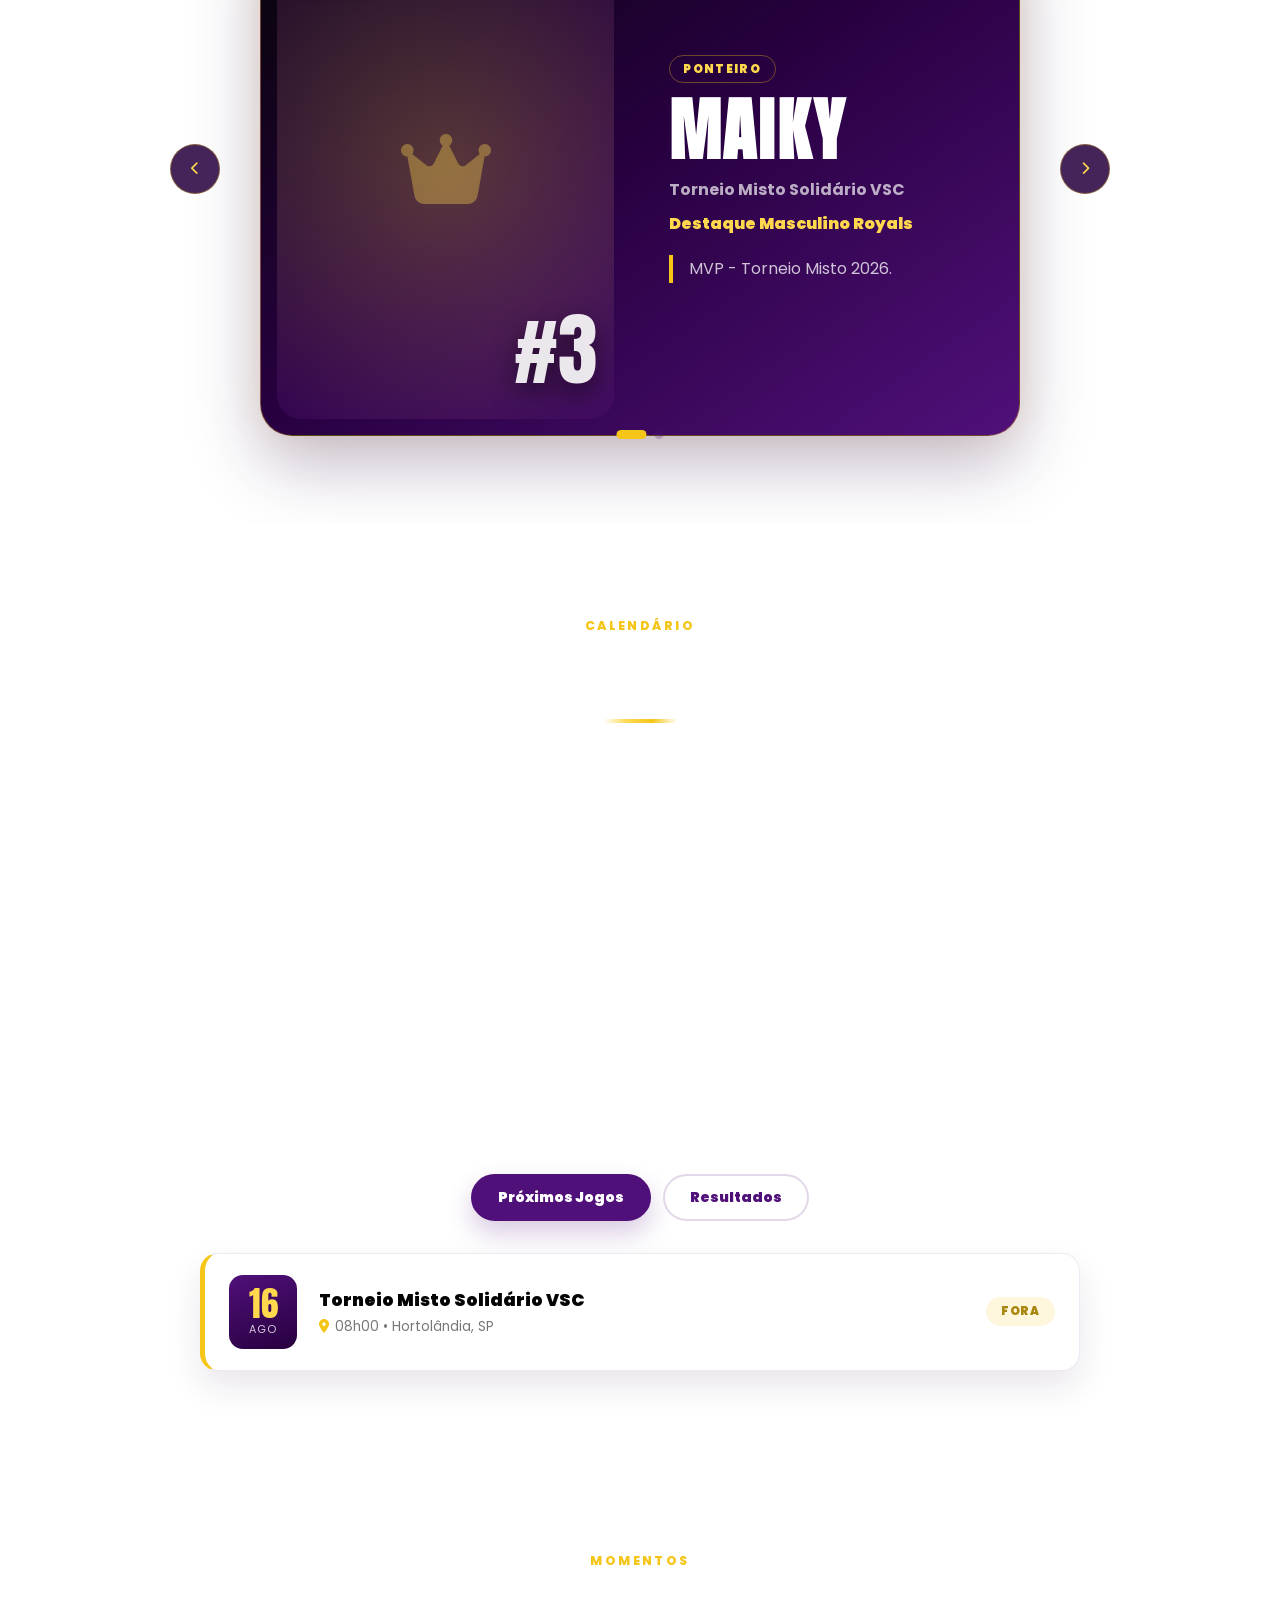
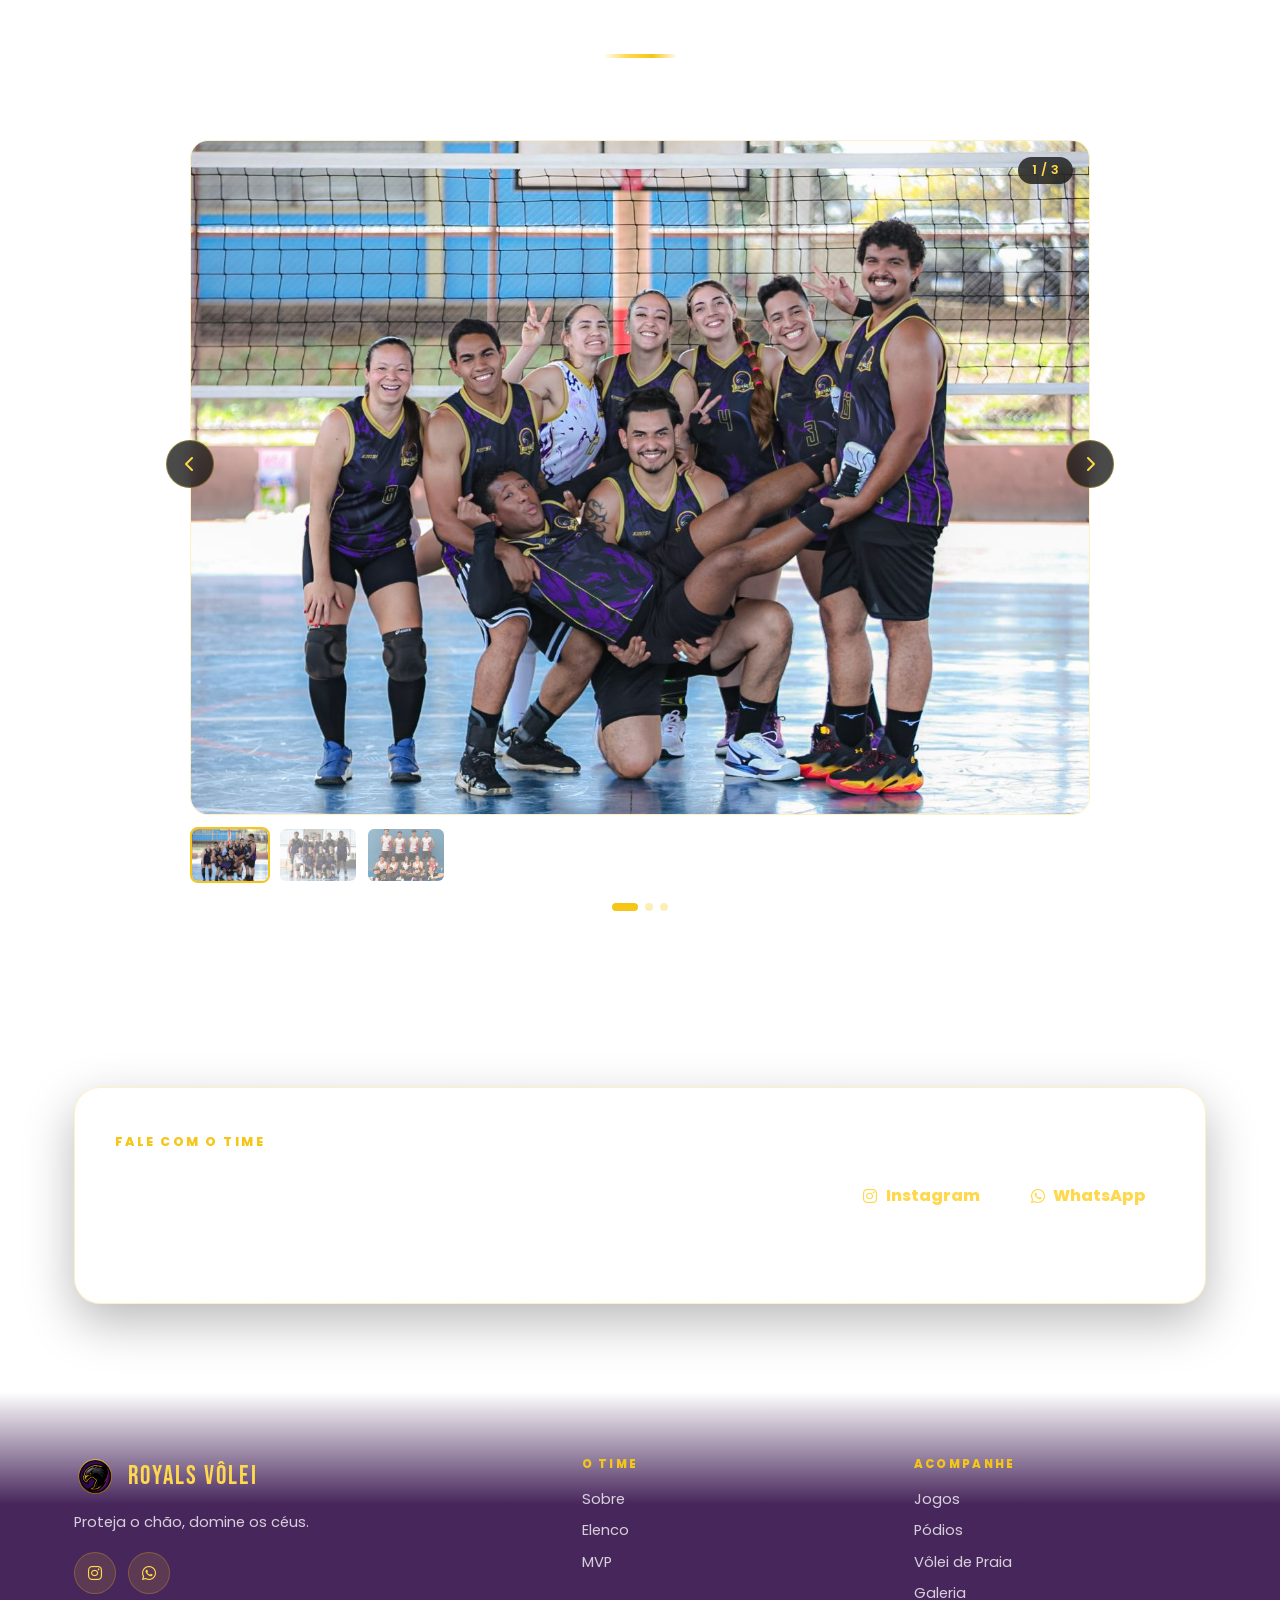
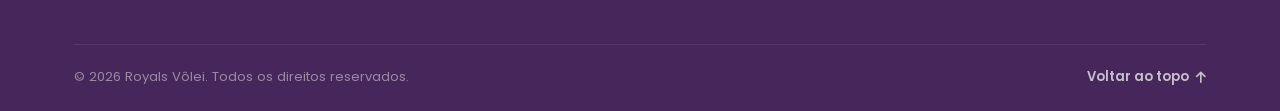
==== commit b0274ae1: "Adiciona página Vôlei de Praia com duplas e pódios Nova página praia.html com cards de duplas (misto" ====
--- a/index.html
+++ b/index.html
@@ -45,6 +45,7 @@
                 <li><a href="#mvp">MVP</a></li>
                 <li><a href="#jogos">Jogos</a></li>
                 <li><a href="podios.html">Pódios</a></li>
+                <li><a href="praia.html">Praia</a></li>
                 <li><a href="#galeria">Galeria</a></li>
                 <li><a href="#contato">Contato</a></li>
             </ul>
@@ -232,6 +233,7 @@
                     <h3>Acompanhe</h3>
                     <a href="#jogos">Jogos</a>
                     <a href="podios.html">Pódios</a>
+                    <a href="praia.html">Vôlei de Praia</a>
                     <a href="#galeria">Galeria</a>
                 </nav>
             </div>
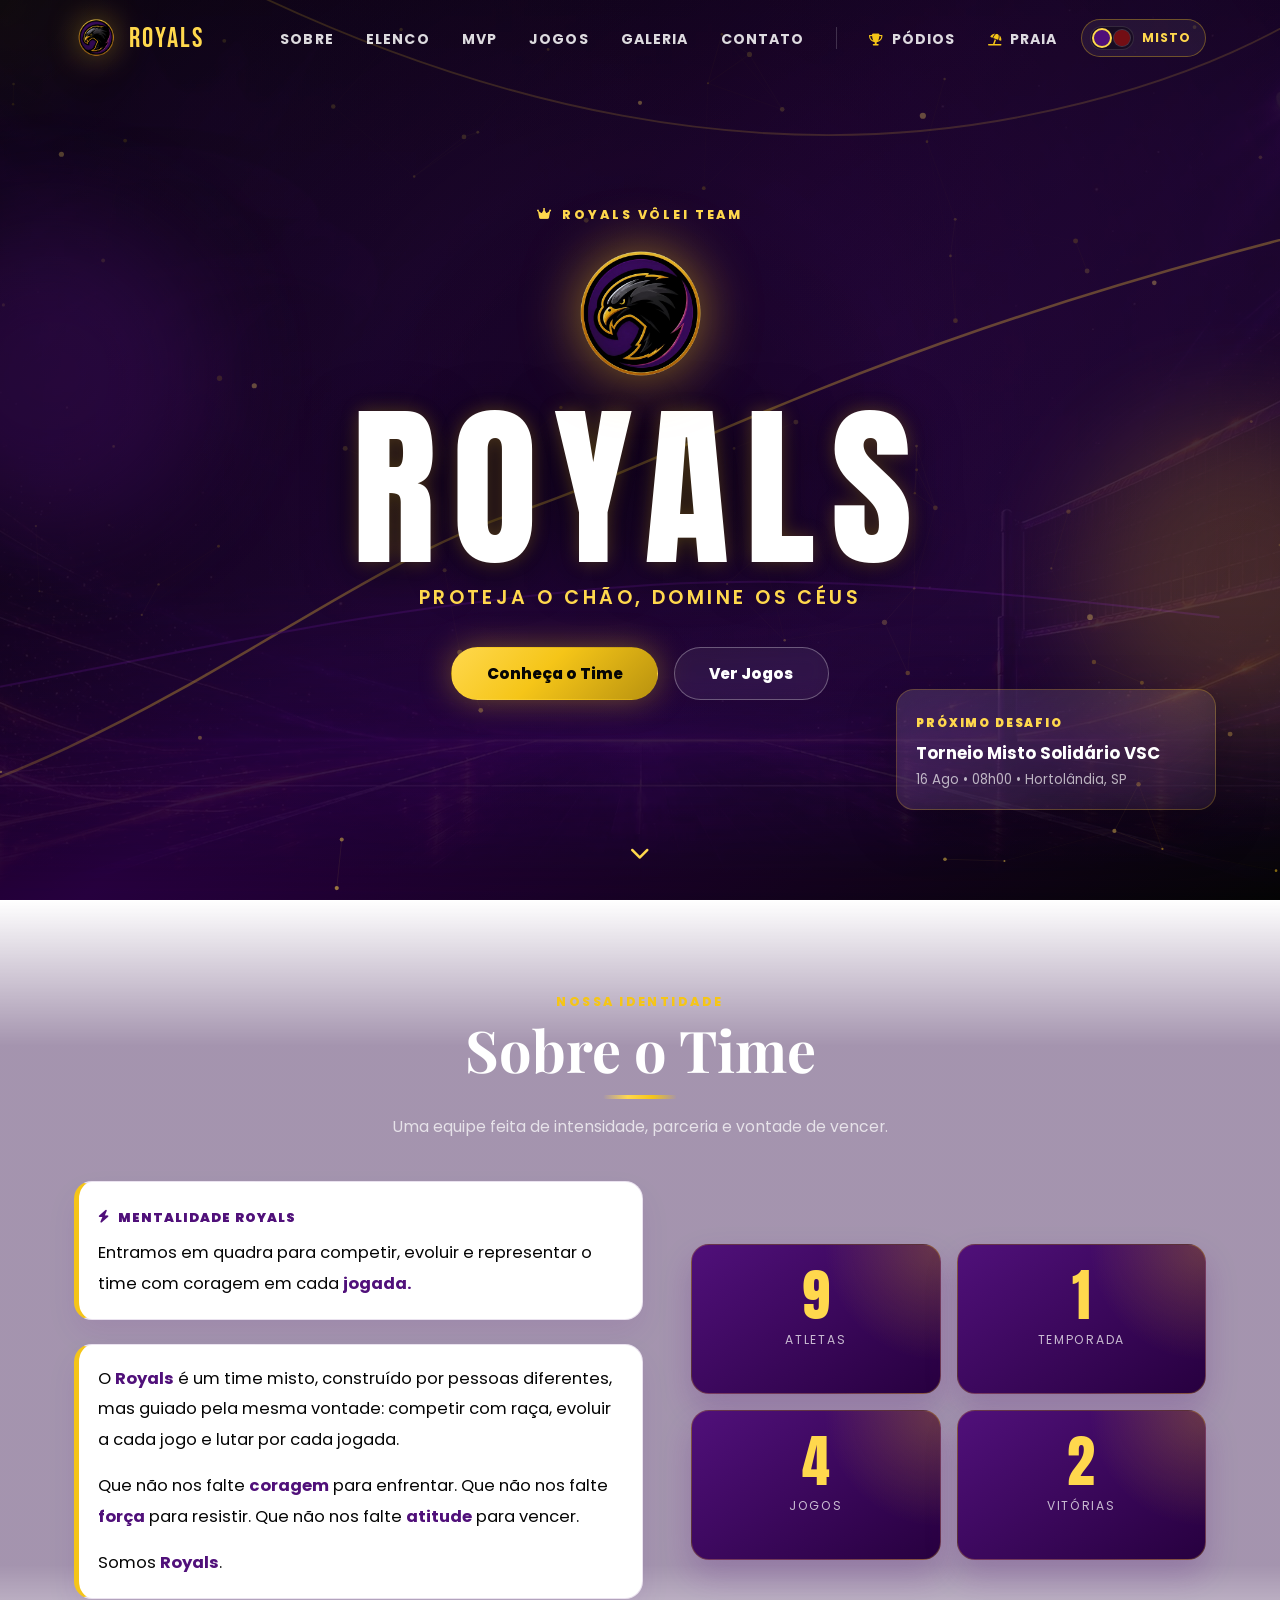
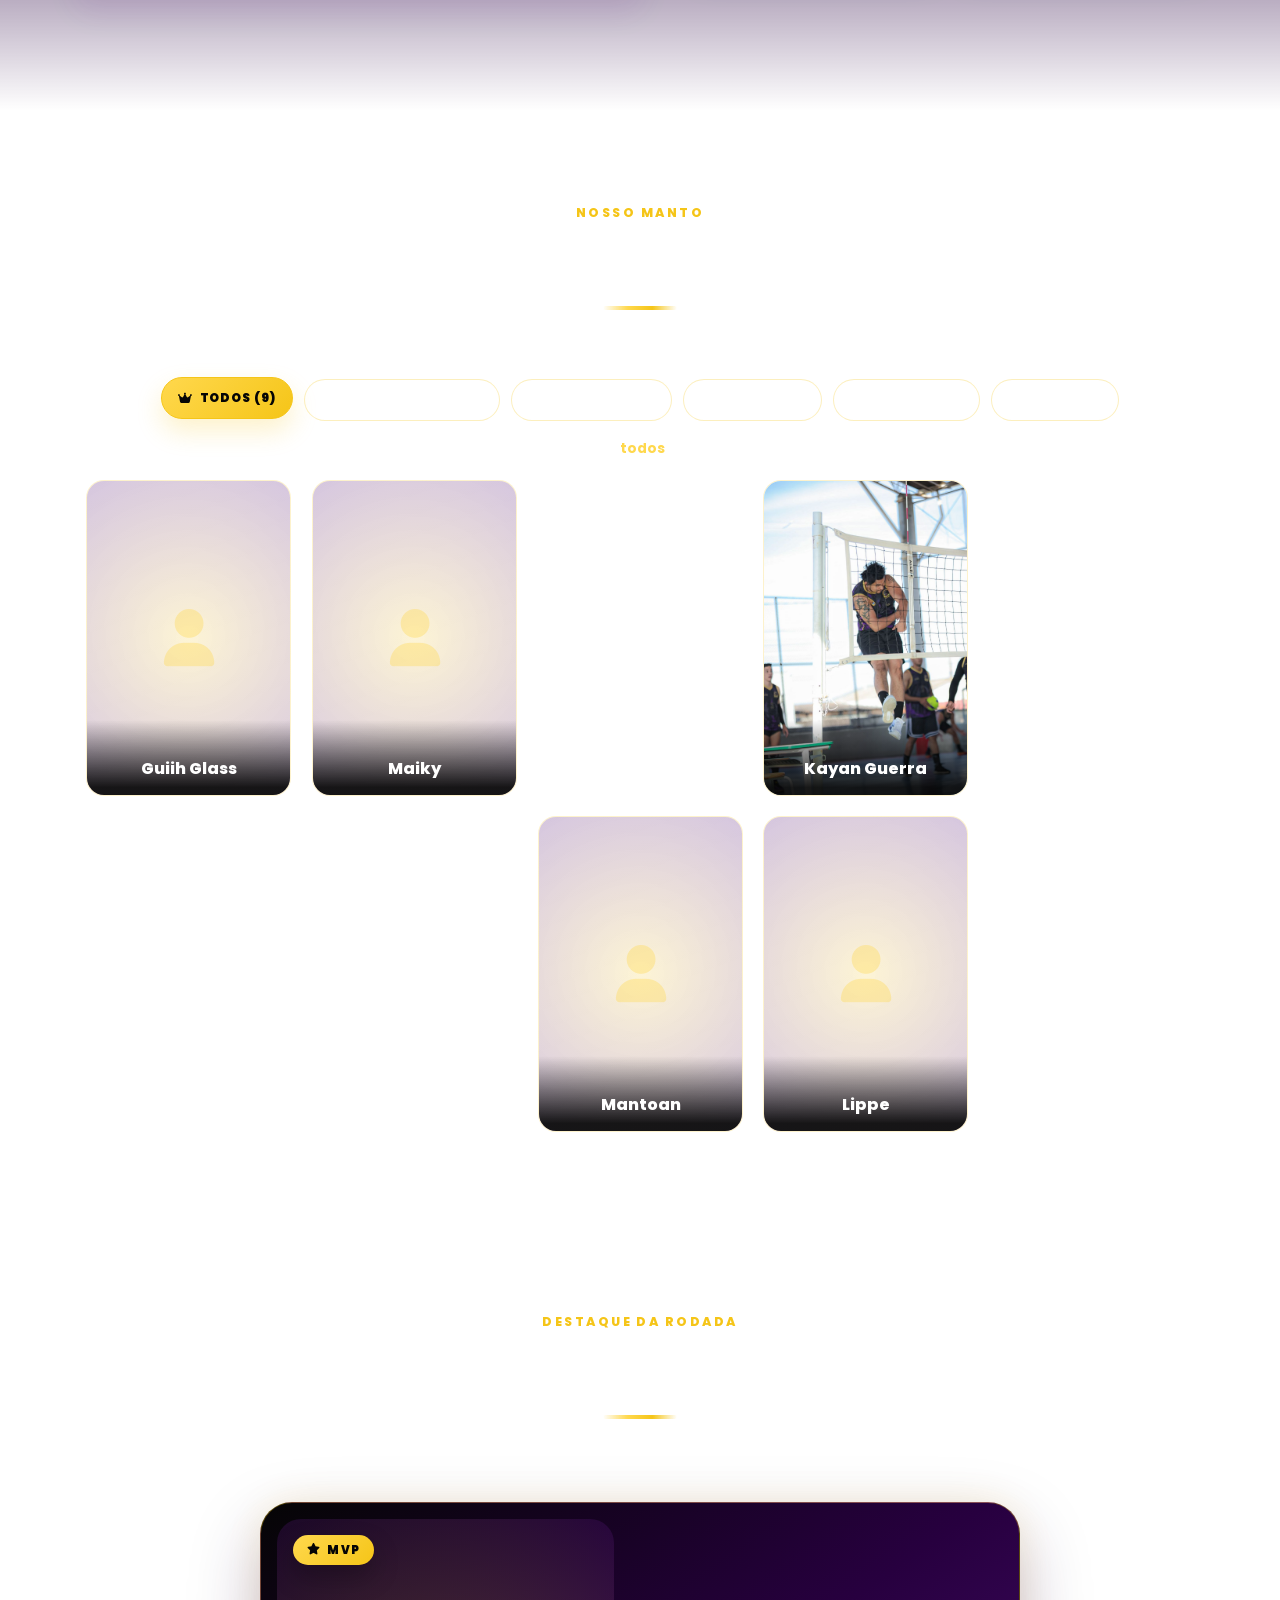
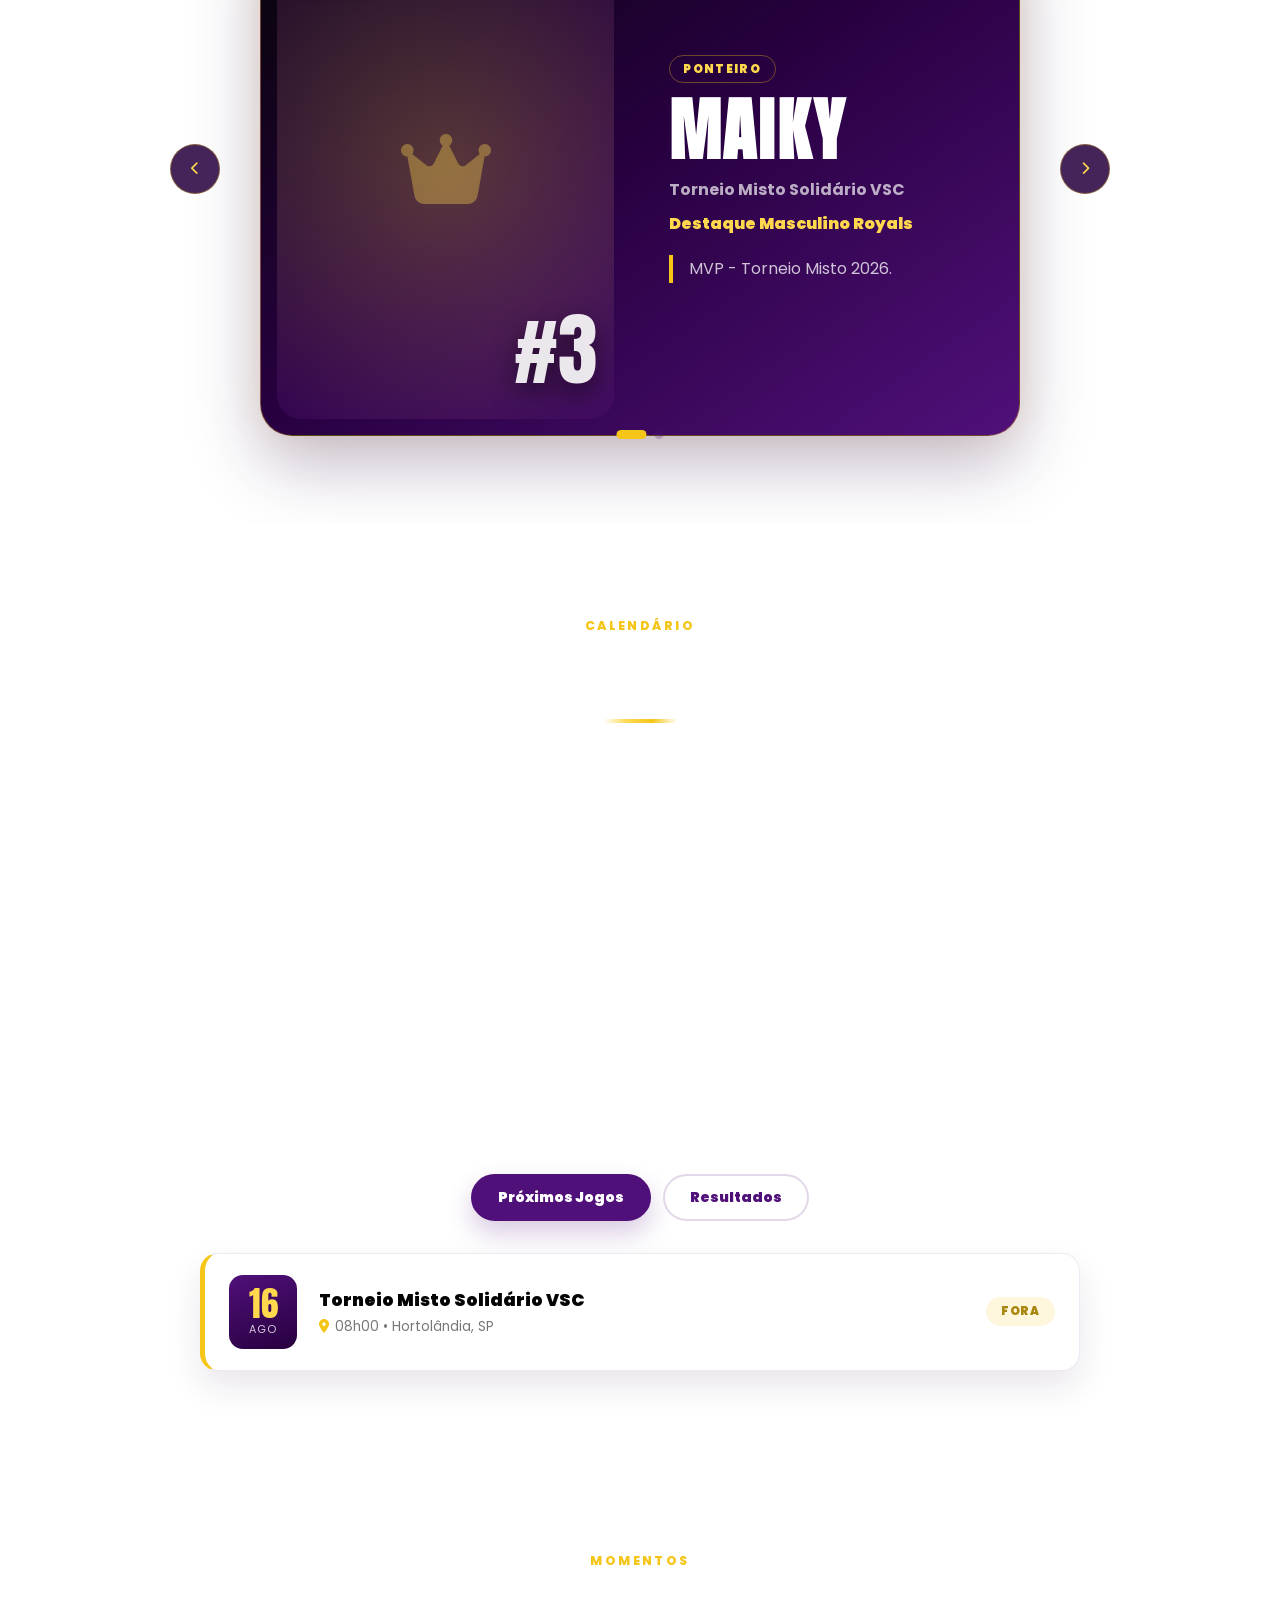
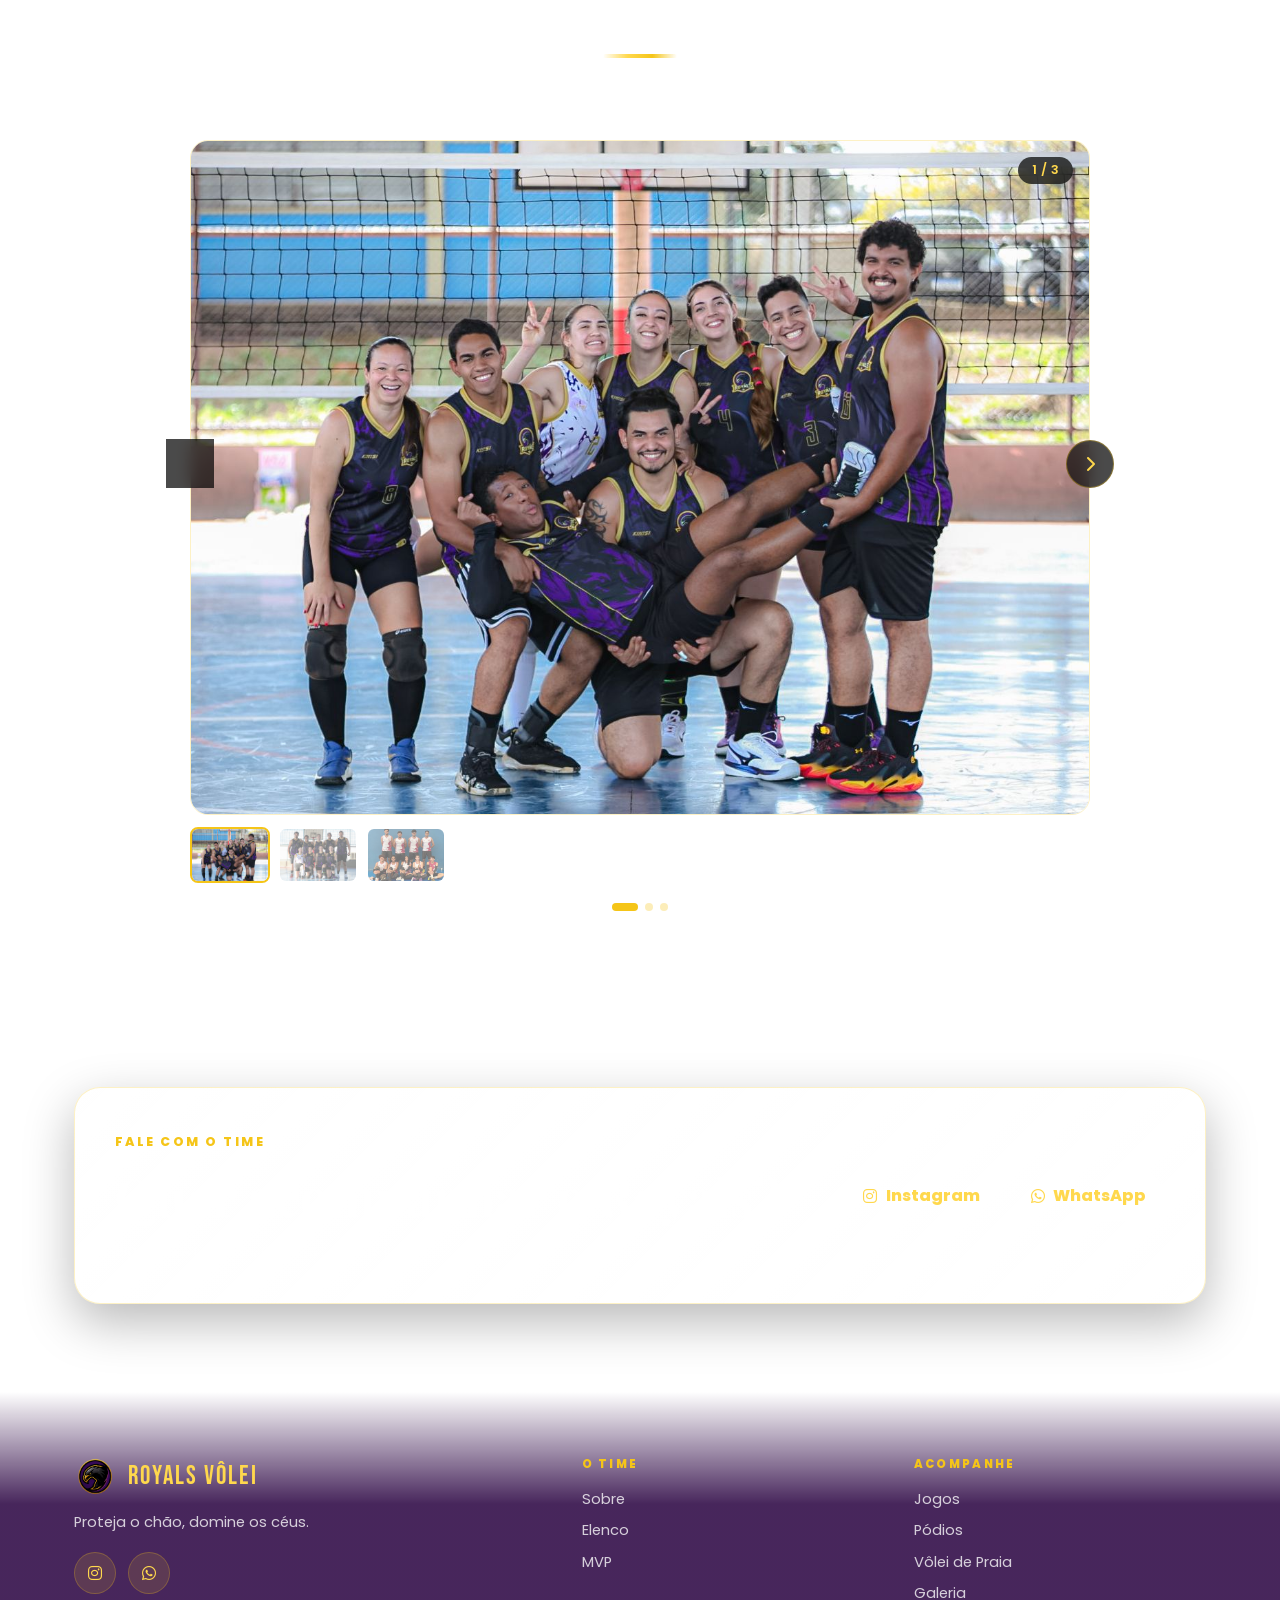
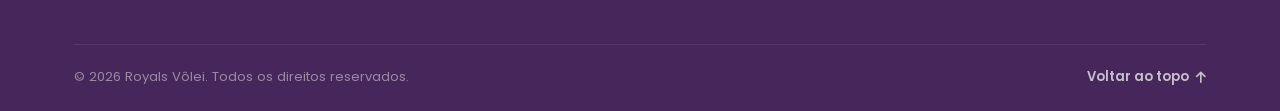
==== commit 25417d46: "Reorganiza o menu: seções da inicial, divisor e páginas separadas Remove Início (o logo já leva ao c" ====
--- a/index.html
+++ b/index.html
@@ -39,15 +39,15 @@
             </button>
 
             <ul class="nav-links" id="navLinks">
-                <li><a href="#inicio">Início</a></li>
                 <li><a href="#sobre">Sobre</a></li>
                 <li><a href="#elenco">Elenco</a></li>
                 <li><a href="#mvp">MVP</a></li>
                 <li><a href="#jogos">Jogos</a></li>
-                <li><a href="podios.html">Pódios</a></li>
-                <li><a href="praia.html">Praia</a></li>
                 <li><a href="#galeria">Galeria</a></li>
                 <li><a href="#contato">Contato</a></li>
+                <li class="nav-divider" aria-hidden="true"><span>Mais páginas</span></li>
+                <li><a href="podios.html" class="nav-page"><i class="fa-solid fa-trophy" aria-hidden="true"></i> <span class="nav-short">Pódios</span><span class="nav-long">Pódios</span></a></li>
+                <li><a href="praia.html" class="nav-page"><i class="fa-solid fa-umbrella-beach" aria-hidden="true"></i> <span class="nav-short">Praia</span><span class="nav-long">Vôlei de Praia</span></a></li>
             </ul>
 
             <button class="theme-toggle" id="themeToggle" type="button" aria-label="Alternar cor do time" aria-pressed="false">
--- a/assets/css/style.css
+++ b/assets/css/style.css
@@ -1837,3 +1837,47 @@
     .theme-label { display: none; }
     .theme-toggle { padding: 0.35rem; }
 }
+
+/* =========================================================
+   MENU: seções da página inicial | divisor | páginas separadas
+   ========================================================= */
+.nav-divider {
+    width: 1px;
+    height: 22px;
+    background: rgba(255,255,255,0.18);
+    list-style: none;
+}
+.nav-divider span { display: none; } /* rótulo só aparece no celular */
+.nav-page i { font-size: 0.85em; margin-right: 0.25rem; color: var(--accent); }
+.nav-page.active i { color: var(--accent-light); }
+.nav-long { display: none; }
+
+@media (max-width: 768px) {
+    .nav-divider {
+        width: 70%;
+        height: auto;
+        background: none;
+        display: flex;
+        align-items: center;
+        gap: 0.7rem;
+        margin: 0.4rem 0 -0.4rem;
+    }
+    .nav-divider::before,
+    .nav-divider::after {
+        content: '';
+        flex: 1;
+        height: 1px;
+        background: rgba(255,255,255,0.15);
+    }
+    .nav-divider span {
+        display: inline;
+        font-size: 0.66rem;
+        font-weight: 800;
+        letter-spacing: 0.2em;
+        text-transform: uppercase;
+        color: var(--muted);
+        white-space: nowrap;
+    }
+    .nav-short { display: none; }
+    .nav-long { display: inline; }
+}
